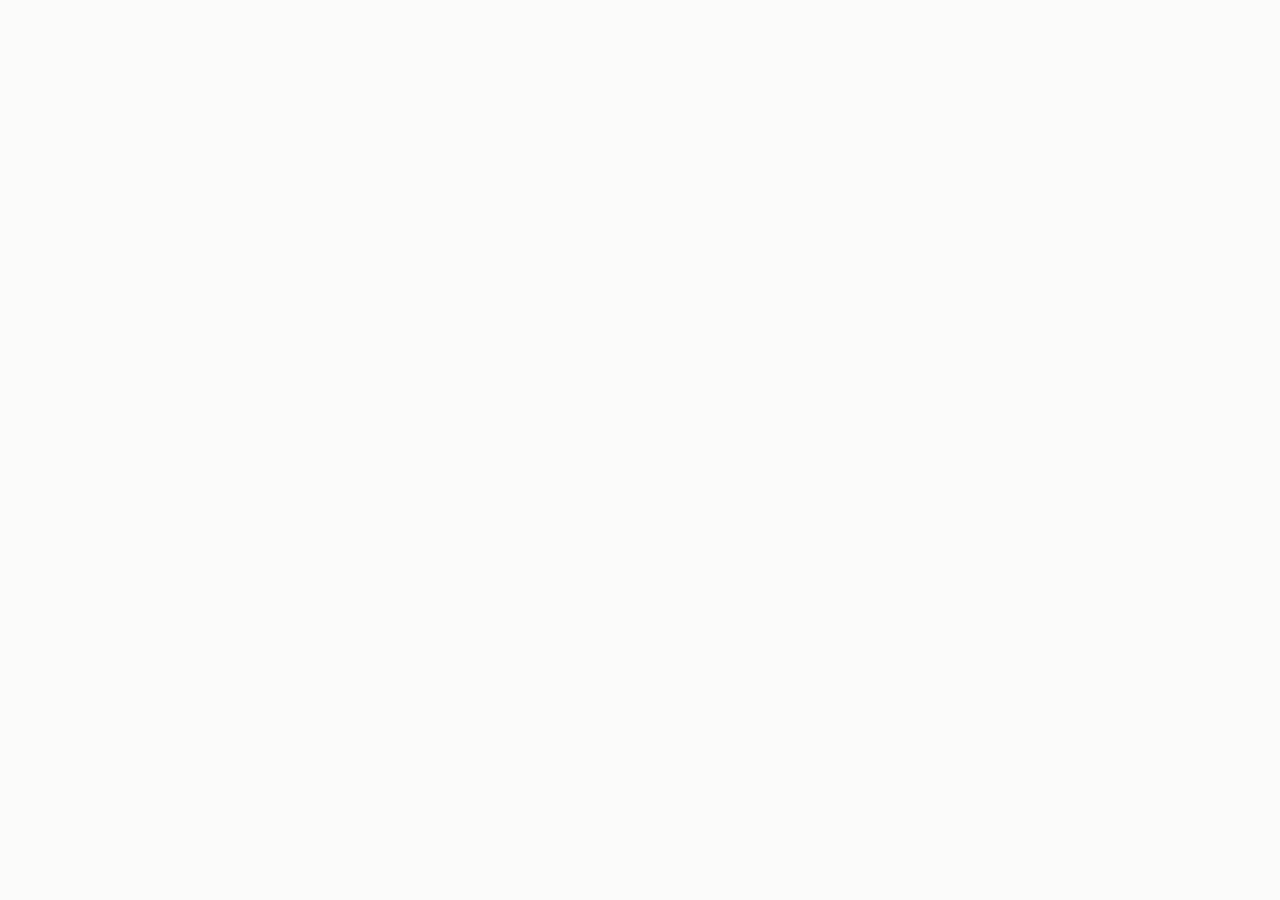
==== index.html @ 70ad72e1 "Add files via upload" ====
<!doctype html>
<html lang="en">
<head>
  <meta charset="utf-8">
  <meta name="viewport" content="width=device-width, initial-scale=1">
  <title>Lander Arregi — Product Designer</title>
  <meta name="description" content="Senior product designer crafting clarity for fintech, transit and SaaS teams.">

  <!-- Theme bootstrap (runs before paint to avoid flash) -->
  <script>
    (function () {
      var STORAGE_KEY = 'lp-theme';
      var pref = localStorage.getItem(STORAGE_KEY) || 'light';
      if (pref !== 'dark' && pref !== 'light') pref = 'light';
      function apply(p) {
        document.documentElement.setAttribute('data-theme', p === 'dark' ? 'dark' : 'light');
        document.documentElement.setAttribute('data-theme-pref', p);
      }
      apply(pref);
      window.__applyTheme = apply;
    })();
  </script>

  <link rel="stylesheet" href="tokens.css">
  <link rel="stylesheet" href="styles.css">

  <script src="https://unpkg.com/react@18.3.1/umd/react.development.js" integrity="sha384-hD6/rw4ppMLGNu3tX5cjIb+uRZ7UkRJ6BPkLpg4hAu/6onKUg4lLsHAs9EBPT82L" crossorigin="anonymous"></script>
  <script src="https://unpkg.com/react-dom@18.3.1/umd/react-dom.development.js" integrity="sha384-u6aeetuaXnQ38mYT8rp6sbXaQe3NL9t+IBXmnYxwkUI2Hw4bsp2Wvmx4yRQF1uAm" crossorigin="anonymous"></script>
  <script src="https://unpkg.com/@babel/standalone@7.29.0/babel.min.js" integrity="sha384-m08KidiNqLdpJqLq95G/LEi8Qvjl/xUYll3QILypMoQ65QorJ9Lvtp2RXYGBFj1y" crossorigin="anonymous"></script>
</head>
<body>
  <div id="root"></div>

  <script type="text/babel" src="tweaks-panel.jsx"></script>
  <script type="text/babel" src="Chrome.jsx"></script>
  <script type="text/babel" src="Hero.jsx"></script>
  <script type="text/babel" src="Works.jsx"></script>
  <script type="text/babel" src="Sections.jsx"></script>

  <script type="text/babel" data-presets="react">
    const TWEAK_DEFAULTS = /*EDITMODE-BEGIN*/{
      "theme": "dark",
      "direction": "editorial",
      "navStyle": "pill",
      "projectLayout": "alternating"
    }/*EDITMODE-END*/;

    function useReveal() {
      React.useEffect(() => {
        const els = document.querySelectorAll('.lp-reveal');
        const io = new IntersectionObserver((entries) => {
          entries.forEach((e) => {
            if (e.isIntersecting) {
              e.target.classList.add('is-in');
              io.unobserve(e.target);
            }
          });
        }, { threshold: 0.08, rootMargin: '0px 0px -60px 0px' });
        els.forEach((el) => io.observe(el));
        return () => io.disconnect();
      });
    }

    function setTheme(pref) {
      localStorage.setItem('lp-theme', pref);
      window.__applyTheme(pref);
    }

    function App() {
      const [t, setTweak] = useTweaks(TWEAK_DEFAULTS);
      const [themePref, setThemePref] = React.useState(() => {
        const v = localStorage.getItem('lp-theme');
        return v === 'dark' ? 'dark' : 'light';
      });

      React.useEffect(() => {
        document.documentElement.setAttribute('data-direction', t.direction);
      }, [t.direction]);

      const onThemeChange = (pref) => {
        setThemePref(pref);
        setTheme(pref);
        setTweak('theme', pref);
      };

      // Keep tweak panel theme in sync with stored pref on mount
      React.useEffect(() => {
        if (t.theme && t.theme !== themePref) {
          setThemePref(t.theme); setTheme(t.theme);
        }
      }, []); // eslint-disable-line

      useReveal();

      return (
        <>
          <Grain />
          <ScrollProgress />
          <Nav navStyle={t.navStyle} theme={themePref} setTheme={onThemeChange} />

          <main>
            <Hero direction={t.direction} />
            {t.direction === 'bold' && <Marquee />}
            <Works layout={t.projectLayout} />
            <Experience />
            <Skills />
            <About />
            <Contact />
            <Footer />
          </main>

          <TweaksPanel title="Tweaks">
            <TweakSection label="Theme">
              <TweakRadio
                label="Mode"
                value={themePref}
                onChange={(v) => onThemeChange(v)}
                options={[
                  { label: 'Light', value: 'light' },
                  { label: 'Dark',  value: 'dark' },
                ]}
              />
            </TweakSection>

            <TweakSection label="Direction">
              <TweakRadio
                label="Visual style"
                value={t.direction}
                onChange={(v) => setTweak('direction', v)}
                options={[
                  { label: 'Editorial', value: 'editorial' },
                  { label: 'Bold',      value: 'bold' },
                ]}
              />
            </TweakSection>

            <TweakSection label="Navbar">
              <TweakRadio
                label="Style"
                value={t.navStyle}
                onChange={(v) => setTweak('navStyle', v)}
                options={[
                  { label: 'Floating pill', value: 'pill' },
                  { label: 'Flat bar',      value: 'flat' },
                ]}
              />
            </TweakSection>

            <TweakSection label="Project layout">
              <TweakSelect
                label="Showcase"
                value={t.projectLayout}
                onChange={(v) => setTweak('projectLayout', v)}
                options={[
                  { label: 'Sticky scroll',   value: 'sticky' },
                  { label: 'Alternating rows', value: 'alternating' },
                  { label: 'Grid (2-col)',    value: 'grid' },
                ]}
              />
            </TweakSection>
          </TweaksPanel>
        </>
      );
    }

    ReactDOM.createRoot(document.getElementById('root')).render(<App />);
  </script>
</body>
</html>
---- tokens.css ----
/* ============================================================
   Lander Arregi — Design Tokens
   colors_and_type.css
   Source: reverse-engineered from larregi.framer.website
   ============================================================ */

/* Typography — Inter as Google Fonts substitute (see README §Type) */
@import url('https://fonts.googleapis.com/css2?family=Inter:wght@400;500;600;700;800&display=swap');

:root {
  /* -------- Color: base palette ---------------------------- */
  --bg:            #FBFBFA;
  --surface:       #FFFFFF;
  --surface-alt:   #F4F5F2;

  --mint:          #1FBF6C;   /* accent — vibrant emerald */
  --mint-soft:     #DFF6E8;
  --mint-ink:      #0E7A45;

  /* Icon-specific pairing — calmer sage badge + deeper green glyph */
  --icon-badge-bg:  #C2DDD0;
  --icon-badge-fg:  #406754;

  --fg:            #403D3D;   /* primary text */
  --fg-1:          #5A5757;
  --fg-2:          #7B7A7A;
  --fg-3:          #A3A3A3;

  --border:        #CACACA;
  --border-strong: #B3B3B3;

  /* -------- Color: semantic ------------------------------- */
  --color-bg:        var(--bg);
  --color-surface:   var(--surface);
  --color-text:      var(--fg);
  --color-text-muted:var(--fg-2);
  --color-text-soft: var(--fg-3);
  --color-accent:    var(--mint);
  --color-accent-ink:var(--mint-ink);
  --color-divider:   var(--border);

  /* -------- Type: family ---------------------------------- */
  --font-sans: 'Inter', system-ui, -apple-system, 'Segoe UI', Helvetica, Arial, sans-serif;
  --font-mono: ui-monospace, 'SF Mono', Menlo, Consolas, monospace;

  /* -------- Type: scale (px) ------------------------------ */
  --fs-display: 80px;
  --fs-h1:      52px;
  --fs-h2:      36px;
  --fs-h3:      22px;
  --fs-lead:    20px;
  --fs-body:    17px;
  --fs-meta:    14px;
  --fs-kicker:  12px;

  /* -------- Type: line-height + tracking ------------------ */
  --lh-display: 1.05;
  --lh-tight:   1.1;
  --lh-snug:    1.25;
  --lh-body:    1.55;
  --tr-display: -0.022em;
  --tr-h:       -0.015em;
  --tr-kicker:  0.12em;

  /* -------- Type: weight ---------------------------------- */
  --fw-regular: 400;
  --fw-medium:  500;
  --fw-semi:    600;
  --fw-bold:    700;
  --fw-black:   800;

  /* -------- Spacing --------------------------------------- */
  --space-1: 4px;
  --space-2: 8px;
  --space-3: 12px;
  --space-4: 16px;
  --space-5: 24px;
  --space-6: 32px;
  --space-7: 48px;
  --space-8: 64px;
  --space-9: 96px;
  --space-10: 128px;
  --space-11: 160px;

  /* -------- Radii ----------------------------------------- */
  --radius-sm:   6px;
  --radius-md:   12px;
  --radius-card: 16px;
  --radius-lg:   24px;
  --radius-pill: 9999px;

  /* -------- Shadows --------------------------------------- */
  --shadow-1:    0 1px 2px rgba(15, 18, 22, 0.04);
  --shadow-2:    0 8px 24px rgba(15, 18, 22, 0.06);
  --shadow-card: 0 12px 40px rgba(15, 18, 22, 0.08);

  /* -------- Motion ---------------------------------------- */
  --ease-out:    cubic-bezier(0.22, 1, 0.36, 1);
  --ease-in-out: cubic-bezier(0.65, 0, 0.35, 1);
  --dur-micro:   160ms;
  --dur-base:    320ms;
  --dur-entry:   600ms;

  /* -------- Layout ---------------------------------------- */
  --content-max: 1200px;
  --content-pad: 80px;

  /* -------- Theme transition ------------------------------ */
  --theme-transition:
    background-color var(--dur-base) var(--ease-out),
    color            var(--dur-base) var(--ease-out),
    border-color     var(--dur-base) var(--ease-out);
}

/* ============================================================
   Dark theme — applied via [data-theme="dark"] on <html>
   Toggle script lives in theme.js (sync, runs before paint).
   ============================================================ */
:root[data-theme="dark"] {
  --bg:            #1A1818;
  --surface:       #221F1F;
  --surface-alt:   #2A2727;

  --mint:          #2BD37A;   /* accent — vibrant on dark */
  --mint-soft:     #14321F;
  --mint-ink:      #7EE7A8;   /* lighter so it reads on dark */

  /* Icon pairing on dark */
  --icon-badge-bg:  #2A4234;
  --icon-badge-fg:  #C2DDD0;

  --fg:            #F2EFEF;
  --fg-1:          #CECBCB;
  --fg-2:          #9A9898;
  --fg-3:          #6F6D6D;

  --border:        #3A3737;
  --border-strong: #4F4C4C;

  --shadow-1:    0 1px 2px rgba(0, 0, 0, 0.4);
  --shadow-2:    0 8px 24px rgba(0, 0, 0, 0.45);
  --shadow-card: 0 12px 40px rgba(0, 0, 0, 0.55);
}

/* Apply transitions to common surfaces so the swap feels alive */
html, body, .la-nav, .la-chip, .la-project__media,
.la-resume-row, .la-image-grid__tile, .la-footer,
.la-ticker, .la-hero__badge {
  transition: var(--theme-transition);
}

/* ============================================================
   Semantic element styles — opt-in via .ds-prose or directly
   ============================================================ */
body {
  background: var(--bg);
  color: var(--fg);
  font-family: var(--font-sans);
  font-size: var(--fs-body);
  line-height: var(--lh-body);
  -webkit-font-smoothing: antialiased;
}

.ds-display {
  font-family: var(--font-sans);
  font-weight: var(--fw-bold);
  font-size: var(--fs-display);
  line-height: var(--lh-display);
  letter-spacing: var(--tr-display);
  color: var(--fg);
}
.ds-h1 {
  font-weight: var(--fw-bold);
  font-size: var(--fs-h1);
  line-height: var(--lh-tight);
  letter-spacing: var(--tr-h);
  color: var(--fg);
}
.ds-h2 {
  font-weight: var(--fw-bold);
  font-size: var(--fs-h2);
  line-height: var(--lh-snug);
  letter-spacing: var(--tr-h);
  color: var(--fg);
}
.ds-h3 {
  font-weight: var(--fw-semi);
  font-size: var(--fs-h3);
  line-height: var(--lh-snug);
  color: var(--fg);
}
.ds-lead {
  font-weight: var(--fw-regular);
  font-size: var(--fs-lead);
  line-height: 1.4;
  color: var(--fg-1);
}
.ds-body {
  font-weight: var(--fw-regular);
  font-size: var(--fs-body);
  line-height: var(--lh-body);
  color: var(--fg-1);
}
.ds-meta {
  font-weight: var(--fw-medium);
  font-size: var(--fs-meta);
  line-height: 1.4;
  color: var(--fg-2);
}
.ds-kicker {
  font-weight: var(--fw-medium);
  font-size: var(--fs-kicker);
  letter-spacing: var(--tr-kicker);
  text-transform: uppercase;
  color: var(--fg-3);
}

/* ============================================================
   Primitive components — pill chip, card frame, divider
   ============================================================ */
.ds-chip {
  display: inline-flex;
  align-items: center;
  height: 32px;
  padding: 0 14px;
  border-radius: var(--radius-pill);
  border: 1px solid var(--border);
  background: transparent;
  color: var(--fg-1);
  font-size: var(--fs-meta);
  font-weight: var(--fw-medium);
}
.ds-chip--solid {
  background: var(--mint);
  border-color: transparent;
  color: var(--fg);
}

.ds-card {
  background: var(--surface);
  border-radius: var(--radius-card);
  box-shadow: var(--shadow-1);
}

.ds-divider {
  height: 1px;
  background: var(--border);
  border: 0;
}

/* ============================================================
   Link defaults — underline on hover, color preserved
   ============================================================ */
.ds-link {
  color: var(--fg);
  text-decoration: none;
  transition: color var(--dur-micro) var(--ease-out);
}
.ds-link:hover { text-decoration: underline; text-underline-offset: 4px; }
.ds-link:active { color: var(--fg-1); }
---- styles.css ----
/* ============================================================
   Lander Arregi — Portfolio Redesign
   Layers on top of tokens.css. Two variants: editorial / bold.
   ============================================================ */

* { box-sizing: border-box; }
html { scroll-behavior: smooth; }
html, body { margin: 0; padding: 0; }

body {
  background: var(--bg);
  color: var(--fg);
  font-family: var(--font-sans);
  font-size: var(--fs-body);
  line-height: var(--lh-body);
  -webkit-font-smoothing: antialiased;
  font-feature-settings: "ss01", "cv11";
  overflow-x: hidden;
}

/* Smooth global theme/variant cross-fade */
body, .lp-nav, .lp-chip, .lp-project__media,
.lp-card, .lp-marquee, .lp-hero, .lp-section,
.lp-footer, .lp-contact, .lp-resume__row, .lp-sticky__panel {
  transition:
    background-color var(--dur-base) var(--ease-out),
    color            var(--dur-base) var(--ease-out),
    border-color     var(--dur-base) var(--ease-out),
    box-shadow       var(--dur-base) var(--ease-out);
}

::selection { background: var(--mint); color: #0b0a0a; }

/* ============================================================
   Grain overlay — fixed, behind nothing
   ============================================================ */
.lp-grain {
  position: fixed; inset: 0; pointer-events: none; z-index: 100;
  opacity: 0.05;
  mix-blend-mode: multiply;
  background-image: var(--grain-bg);
  background-size: 180px 180px;
}
:root[data-theme="dark"] .lp-grain { mix-blend-mode: screen; opacity: 0.07; }

/* ============================================================
   Scroll progress bar (custom)
   ============================================================ */
.lp-progress {
  position: fixed; top: 0; left: 0; right: 0; height: 2px; z-index: 90;
  pointer-events: none;
}
.lp-progress__bar {
  height: 100%; width: 0;
  background: var(--mint);
  transform-origin: left;
  transition: width 80ms linear;
  box-shadow: 0 0 12px color-mix(in srgb, var(--mint) 60%, transparent);
}

/* ============================================================
   Wrap / sections
   ============================================================ */
.lp-wrap { max-width: 1240px; margin: 0 auto; padding: 0 40px; }
@media (max-width: 800px) {
  .lp-wrap { padding: 0 22px; }
  .lp-nav-wrap { padding: 18px 22px; }
}

.lp-section {
  padding: clamp(80px, 12vw, 160px) 0;
  position: relative;
}
.lp-section__head {
  display: flex; align-items: baseline; gap: 18px;
  margin-bottom: clamp(36px, 5vw, 64px);
}
.lp-section__head .lp-kicker { flex: 0 0 auto; }
.lp-section__head .lp-kicker-line {
  flex: 1; height: 1px; background: var(--border); align-self: center;
}
.lp-kicker {
  font-size: 11px; font-weight: 600; letter-spacing: 0.22em;
  text-transform: uppercase; color: var(--fg-3);
  display: inline-flex; align-items: center; gap: 8px;
}
.lp-kicker::before {
  content: ""; width: 6px; height: 6px; border-radius: 9999px;
  background: var(--mint); display: inline-block;
}

/* ============================================================
   Nav — floating pill (default) + flat variant
   ============================================================ */
.lp-nav-wrap {
  position: fixed; top: 0; left: 0; right: 0; z-index: 80;
  padding: 18px 40px;
  pointer-events: none;
}
.lp-nav-wrap > * { pointer-events: auto; }

.lp-nav {
  max-width: 1240px; margin: 0 auto;
  display: flex; justify-content: space-between; align-items: center;
  gap: 16px;
  padding: 10px 12px 10px 22px;
  border-radius: 9999px;
  background: color-mix(in srgb, var(--surface) 72%, transparent);
  backdrop-filter: saturate(180%) blur(20px);
  -webkit-backdrop-filter: saturate(180%) blur(20px);
  border: 1px solid color-mix(in srgb, var(--border) 70%, transparent);
  box-shadow: 0 1px 0 rgba(255,255,255,0.04) inset, var(--shadow-1);
}
:root[data-theme="dark"] .lp-nav {
  background: color-mix(in srgb, #1a1818 65%, transparent);
}

/* Flat variant — full-width bar, hairline */
.lp-nav-wrap[data-style="flat"] { padding: 0; }
.lp-nav-wrap[data-style="flat"] .lp-nav {
  max-width: none; border-radius: 0; border: 0;
  border-bottom: 1px solid var(--border);
  padding: 16px clamp(24px, 6vw, 48px);
  background: color-mix(in srgb, var(--bg) 80%, transparent);
}

.lp-nav__brand {
  font-weight: 700; color: var(--fg); text-decoration: none;
  letter-spacing: -0.01em; font-size: 15px; white-space: nowrap;
  display: inline-flex; align-items: center; gap: 10px;
}
.lp-nav__brand-dot {
  width: 22px; height: 22px; border-radius: 9999px;
  background: var(--mint);
  display: inline-flex; align-items: center; justify-content: center;
  color: #0b0a0a; font-weight: 800; font-size: 11px;
}
.lp-nav__links {
  display: flex; gap: 4px; align-items: center;
  margin-left: auto;
}
.lp-nav__links a {
  font-size: 13px; font-weight: 500; color: var(--fg-1); text-decoration: none;
  padding: 8px 14px; border-radius: 9999px;
  transition: background var(--dur-micro) var(--ease-out), color var(--dur-micro) var(--ease-out);
}
.lp-nav__links a:hover { background: var(--surface-alt); color: var(--fg); }
.lp-nav__links a.lp-nav__ext {
  display: inline-flex; align-items: center; gap: 6px;
}
.lp-nav__links a.lp-nav__ext svg { opacity: 0.7; transition: transform var(--dur-micro) var(--ease-out); }
.lp-nav__links a.lp-nav__ext:hover svg { transform: translate(1px, -1px); opacity: 1; }
.lp-nav__cta {
  display: inline-flex; align-items: center; gap: 8px;
  padding: 9px 14px 9px 16px; border-radius: 9999px;
  background: var(--fg); color: var(--bg);
  font-size: 13px; font-weight: 600; text-decoration: none;
  white-space: nowrap;
  transition: transform var(--dur-micro) var(--ease-out);
}
.lp-nav__cta:hover { transform: translateY(-1px); }
.lp-nav__cta-arrow {
  width: 18px; height: 18px; border-radius: 9999px;
  background: var(--mint); color: #0b0a0a;
  display: inline-flex; align-items: center; justify-content: center;
}

/* Theme toggle — pill switch in nav */
.lp-theme-toggle {
  appearance: none; border: 0; background: transparent; padding: 0; margin: 0;
  cursor: pointer; display: inline-flex; align-items: center;
}
.lp-theme-toggle__track {
  position: relative; width: 46px; height: 26px; border-radius: 9999px;
  background: var(--surface-alt); border: 1px solid var(--border);
  transition: background var(--dur-base) var(--ease-out), border-color var(--dur-base) var(--ease-out);
}
.lp-theme-toggle__thumb {
  position: absolute; top: 2px; left: 2px; width: 20px; height: 20px;
  border-radius: 9999px; background: var(--surface);
  display: inline-flex; align-items: center; justify-content: center;
  color: var(--fg-1);
  box-shadow: 0 1px 2px rgba(0,0,0,0.12);
  transition: left var(--dur-base) var(--ease-out),
              background var(--dur-base) var(--ease-out),
              color var(--dur-base) var(--ease-out);
}
.lp-theme-toggle.is-dark .lp-theme-toggle__thumb {
  left: 22px; background: var(--mint); color: #0b0a0a;
}

/* ============================================================
   Hero
   ============================================================ */
.lp-hero { padding: clamp(160px, 20vw, 240px) 0 clamp(80px, 12vw, 140px); position: relative; overflow: hidden; }

/* Ambient mint blur — soft brand glow behind the hero */
.lp-hero::before,
.lp-hero::after {
  content: "";
  position: absolute;
  border-radius: 9999px;
  pointer-events: none;
  z-index: 0;
  filter: blur(120px);
  opacity: 0.55;
  background: var(--mint);
}
.lp-hero::before {
  width: 460px; height: 460px;
  top: 120px; right: 80px;
  opacity: 0.32;
}
.lp-hero::after {
  width: 340px; height: 340px;
  bottom: 80px; left: 80px;
  opacity: 0.22;
  background: color-mix(in srgb, var(--mint) 80%, white);
}
:root[data-theme="dark"] .lp-hero::before { opacity: 0.22; }
:root[data-theme="dark"] .lp-hero::after  { opacity: 0.18; background: var(--mint); }

.lp-hero .lp-wrap { position: relative; z-index: 1; }
.lp-hero__row {
  display: flex; align-items: center; gap: 16px; flex-wrap: wrap;
  margin-bottom: 56px;
}
.lp-hero__avail {
  display: inline-flex; align-items: center; gap: 10px;
  padding: 8px 14px 8px 12px;
  border-radius: 9999px;
  border: 1px solid var(--border);
  background: color-mix(in srgb, var(--surface) 60%, transparent);
  font-size: 13px; font-weight: 500; color: var(--fg-1);
  white-space: nowrap;
}
.lp-hero__avail-dot {
  width: 16px; height: 16px; border-radius: 9999px;
  background: var(--mint);
  box-shadow: 0 0 0 5px color-mix(in srgb, var(--mint) 20%, transparent);
  animation: lp-pulse 2.4s ease-in-out infinite;
}
@keyframes lp-pulse { 0%,100% { box-shadow: 0 0 0 5px color-mix(in srgb, var(--mint) 20%, transparent); } 50% { box-shadow: 0 0 0 9px color-mix(in srgb, var(--mint) 8%, transparent); } }

.lp-hero__loc {
  display: inline-flex; align-items: center; gap: 14px;
  font-size: 13px; color: var(--fg-2);
}

.lp-hero__display {
  font-weight: 800;
  font-size: clamp(38px, 6.6vw, 104px);
  line-height: 1.04;
  letter-spacing: -0.03em;
  margin: 0;
  max-width: 18ch;
  color: var(--fg);
  text-wrap: balance;
}
.lp-hero__display em {
  font-style: normal;
  color: var(--fg-3);
  font-weight: 800;
}
.lp-hero__display .accent {
  background: linear-gradient(180deg, var(--mint), color-mix(in srgb, var(--mint) 85%, var(--fg)) );
  -webkit-background-clip: text;
  background-clip: text;
  color: transparent;
  font-style: italic;
  font-weight: 800;
}

.lp-hero__sub {
  margin-top: 80px;
  display: grid; grid-template-columns: 1fr auto; gap: 28px; align-items: end;
  border-top: 1px solid var(--border);
  padding-top: 40px;
}
.lp-hero__role {
  display: inline-flex; align-items: center; gap: 14px;
  font-size: 20px; color: var(--fg-1); font-weight: 500;
}
.lp-hero__role-dot {
  width: 36px; height: 36px; border-radius: 9999px;
  background: var(--mint);
  display: inline-flex; align-items: center; justify-content: center;
  color: #0b0a0a;
}
.lp-hero__sub-meta { display: flex; gap: 28px; font-size: 13px; color: var(--fg-2); }
.lp-hero__sub-meta b { color: var(--fg); display: block; font-weight: 600; font-size: 15px; margin-bottom: 2px; }

@media (max-width: 720px) {
  .lp-hero__sub { grid-template-columns: 1fr; }
  .lp-hero__sub-meta { flex-wrap: wrap; gap: 18px; }
}

/* ============================================================
   Bold direction — confident hero with mint block
   ============================================================ */
[data-direction="bold"] .lp-hero {
  padding-bottom: 0;
}
[data-direction="bold"] .lp-hero__display em { color: var(--fg-2); }
[data-direction="bold"] .lp-hero__display .accent {
  background: none;
  -webkit-background-clip: initial;
  background-clip: initial;
  color: var(--mint);
  font-style: normal;
  position: relative;
  display: inline-block;
  padding: 0 8px;
  margin-left: -4px;
  font-style: italic;
}
[data-direction="bold"] .lp-hero__display .accent::before {
  content: ""; position: absolute; inset: 8% -2% 12% -2%;
  background: var(--mint-soft);
  border-radius: 16px;
  z-index: -1;
}

/* ============================================================
   Marquee — secondary tag line under hero (Bold only)
   ============================================================ */
.lp-marquee {
  overflow: hidden;
  padding: 24px 0;
  border-top: 1px solid var(--border);
  border-bottom: 1px solid var(--border);
  background: var(--surface);
  margin-top: 60px;
}
.lp-marquee__track {
  display: inline-flex; gap: 56px; padding-right: 56px;
  animation: lp-marquee 38s linear infinite;
  white-space: nowrap;
}
.lp-marquee__item {
  font-size: clamp(28px, 4.4vw, 56px);
  font-weight: 700; letter-spacing: -0.022em; color: var(--fg);
  display: inline-flex; align-items: center; gap: 56px;
}
.lp-marquee__item svg { color: var(--mint); width: 0.65em; height: 0.65em; }
@keyframes lp-marquee {
  from { transform: translateX(0); }
  to   { transform: translateX(-50%); }
}

/* ============================================================
   Sticky-scroll work showcase (default)
   ============================================================ */
.lp-sticky { position: relative; }
.lp-sticky__grid { display: grid; grid-template-columns: 1fr 1.05fr; gap: 80px; }

.lp-sticky__panel {
  position: sticky; top: 120px;
  height: fit-content;
  padding: 32px 0;
}
.lp-sticky__pill {
  display: inline-flex; align-items: center; gap: 8px;
  padding: 6px 12px; border-radius: 9999px;
  background: var(--surface-alt);
  font-size: 12px; font-weight: 500; color: var(--fg-2);
  border: 1px solid var(--border);
  margin-bottom: 22px;
  white-space: nowrap;
  font-variant-numeric: tabular-nums;
}
.lp-sticky__num { color: var(--mint); font-weight: 700; }
.lp-sticky__title {
  font-weight: 700;
  font-size: clamp(32px, 4.2vw, 56px);
  line-height: 1.05;
  letter-spacing: -0.022em;
  margin: 0 0 18px;
  text-wrap: balance;
  color: var(--fg);
}
.lp-sticky__desc {
  font-size: 17px; color: var(--fg-1); line-height: 1.6;
  max-width: 36ch; margin: 0 0 24px;
}
.lp-sticky__tags { display: flex; flex-wrap: wrap; gap: 6px; margin-bottom: 28px; }
.lp-chip {
  display: inline-flex; align-items: center; height: 28px; padding: 0 12px;
  border-radius: 9999px; border: 1px solid var(--border); background: transparent;
  color: var(--fg-2); font-size: 12px; font-weight: 500;
  white-space: nowrap;
}
[data-direction="bold"] .lp-chip {
  background: var(--mint-soft); border-color: transparent; color: var(--mint-ink);
}
.lp-sticky__cta {
  display: inline-flex; align-items: center; gap: 10px;
  padding: 12px 16px 12px 22px;
  border-radius: 9999px;
  background: var(--fg); color: var(--bg);
  font-size: 14px; font-weight: 600; text-decoration: none;
  white-space: nowrap;
  transition: transform var(--dur-micro) var(--ease-out);
}
.lp-sticky__cta:hover { transform: translateY(-1px); }
.lp-sticky__cta-arrow {
  width: 22px; height: 22px; border-radius: 9999px;
  background: var(--mint); color: #0b0a0a;
  display: inline-flex; align-items: center; justify-content: center;
}

.lp-sticky__media { display: flex; flex-direction: column; gap: 80px; }
.lp-sticky__shot {
  width: 100%;
  aspect-ratio: 4/3;
  border-radius: 28px;
  overflow: hidden;
  background: var(--surface-alt);
  position: relative;
}
.lp-sticky__shot img {
  width: 100%; height: 100%; object-fit: cover; display: block;
  transition: transform 800ms var(--ease-out), filter 600ms var(--ease-out);
}
.lp-sticky__shot:hover img { transform: scale(1.03); }
.lp-sticky__shot::after {
  content: ""; position: absolute; inset: 0; border-radius: inherit;
  box-shadow: 0 0 0 1px color-mix(in srgb, var(--border) 50%, transparent) inset;
  pointer-events: none;
}
[data-direction="bold"] .lp-sticky__shot:nth-child(odd) {
  background: var(--mint-soft);
}
[data-direction="bold"] .lp-sticky__shot:nth-child(odd) img {
  mix-blend-mode: multiply;
}

@media (max-width: 900px) {
  .lp-sticky__grid { grid-template-columns: 1fr; gap: 40px; }
  .lp-sticky__panel { position: static; padding: 0; }
}

/* ============================================================
   Alternating rows (project layout variant)
   ============================================================ */
.lp-projects { display: flex; flex-direction: column; gap: 120px; }
.lp-project { display: grid; grid-template-columns: 1fr 1.4fr; gap: 56px; align-items: center; }
.lp-project--flip { grid-template-columns: 1.4fr 1fr; }
.lp-project--flip .lp-project__meta { order: 2; }
.lp-project--flip .lp-project__media { order: 1; }
.lp-project__kicker { font-size: 11px; font-weight: 600; letter-spacing: 0.22em; text-transform: uppercase; color: var(--fg-3); margin-bottom: 16px; }
.lp-project__headline { font-weight: 700; font-size: clamp(28px, 3.6vw, 48px); line-height: 1.05; letter-spacing: -0.022em; margin: 0 0 22px; }
.lp-project__tags { display: flex; flex-wrap: wrap; gap: 6px; margin-bottom: 24px; }
.lp-project__media {
  display: block; border-radius: 28px; overflow: hidden;
  background: var(--surface-alt); aspect-ratio: 4/3;
  position: relative;
}
.lp-project__media img { width: 100%; height: 100%; object-fit: cover; display: block; transition: transform 600ms var(--ease-out); }
.lp-project__media:hover img { transform: scale(1.04); }
@media (max-width: 800px) {
  .lp-project, .lp-project--flip { grid-template-columns: 1fr; gap: 22px; }
}

/* ============================================================
   Grid layout (project layout variant)
   ============================================================ */
.lp-grid {
  display: grid; grid-template-columns: 1fr 1fr;
  gap: 40px;
}
.lp-grid__card {
  display: block; text-decoration: none; color: inherit;
}
.lp-grid__shot {
  width: 100%; aspect-ratio: 4/3; border-radius: 24px;
  overflow: hidden; background: var(--surface-alt);
  margin-bottom: 22px; position: relative;
}
.lp-grid__shot img {
  width: 100%; height: 100%; object-fit: cover; display: block;
  transition: transform 600ms var(--ease-out);
}
.lp-grid__card:hover .lp-grid__shot img { transform: scale(1.04); }
.lp-grid__title { font-weight: 700; font-size: clamp(22px, 2.4vw, 32px); line-height: 1.1; letter-spacing: -0.018em; margin: 0 0 8px; text-wrap: balance; }
.lp-grid__kicker { font-size: 11px; font-weight: 600; letter-spacing: 0.22em; text-transform: uppercase; color: var(--fg-3); margin-bottom: 10px; }
.lp-grid__tags { display: flex; flex-wrap: wrap; gap: 6px; margin-top: 14px; }
@media (max-width: 800px) {
  .lp-grid { grid-template-columns: 1fr; gap: 40px; }
}

/* ============================================================
   Inline hover-image link (used in About copy)
   ============================================================ */
.lp-hoverlink {
  position: relative;
  font-weight: 700;
  color: var(--mint-ink);
  text-decoration: none;
  background-image: linear-gradient(currentColor, currentColor);
  background-size: 100% 2px;
  background-repeat: no-repeat;
  background-position: 0 92%;
  padding-bottom: 1px;
  cursor: pointer;
  transition: color var(--dur-micro) var(--ease-out),
              background-size var(--dur-micro) var(--ease-out);
}
.lp-hoverlink:hover {
  color: var(--fg);
  background-size: 100% 3px;
}
:root[data-theme="dark"] .lp-hoverlink { color: var(--mint); }
:root[data-theme="dark"] .lp-hoverlink:hover { color: var(--mint-soft); }

.lp-hoverlink__preview {
  position: fixed;
  top: 0; left: 0;
  width: 320px;
  height: 220px;
  border-radius: 18px;
  overflow: hidden;
  background: var(--surface-alt);
  pointer-events: none;
  z-index: 200;
  opacity: 0;
  filter: drop-shadow(0 18px 48px rgba(15, 18, 22, 0.28));
  transition: opacity 220ms var(--ease-out);
  will-change: transform, opacity;
}
.lp-hoverlink__preview img {
  width: 100%; height: 100%; object-fit: cover; display: block;
  transition: transform 700ms var(--ease-out);
}
.lp-hoverlink__preview.is-on { opacity: 1; }
.lp-hoverlink__preview.is-on img { transform: scale(1.04); }

@media (max-width: 720px) {
  .lp-hoverlink__preview { display: none; }
}

/* ============================================================
   About — personal section
   ============================================================ */
.lp-about__grid {
  display: grid;
  grid-template-columns: 1.35fr 1fr;
  gap: clamp(40px, 6vw, 96px);
  align-items: start;
}
.lp-about__h {
  font-weight: 700;
  font-size: clamp(28px, 3.6vw, 48px);
  line-height: 1.08;
  letter-spacing: -0.022em;
  margin: 0 0 28px;
  text-wrap: balance;
  color: var(--fg);
  max-width: 22ch;
}
[data-direction="bold"] .lp-about__h::first-line {
  /* keep the rhythm consistent across variants */
}
.lp-about__body p {
  font-size: clamp(16px, 1.25vw, 18px);
  line-height: 1.65;
  color: var(--fg-1);
  margin: 0 0 18px;
  max-width: 56ch;
}
.lp-about__body p:last-child { margin-bottom: 0; }

.lp-about__meta {
  margin-top: 36px;
  display: grid;
  grid-template-columns: 1fr 1fr;
  gap: 18px 32px;
  padding-top: 28px;
  border-top: 1px solid var(--border);
  max-width: 560px;
}
.lp-about__meta-item { display: flex; flex-direction: column; gap: 4px; }
.lp-about__meta-k {
  font-size: 11px; font-weight: 600; letter-spacing: 0.18em;
  text-transform: uppercase; color: var(--fg-3);
}
.lp-about__meta-v {
  font-size: 15px; color: var(--fg); font-weight: 500;
  letter-spacing: -0.01em;
}

/* Portrait column */
.lp-about__portrait {
  position: sticky; top: 110px;
  display: flex; flex-direction: column; align-items: stretch;
  position: relative;
}
.lp-about__portrait-frame {
  position: relative;
  border-radius: 28px;
  overflow: hidden;
  background: var(--mint-soft);
  aspect-ratio: 4/5;
}
.lp-about__portrait-frame::before {
  /* Soft mint blob behind portrait — design system motif */
  content: "";
  position: absolute;
  inset: 8% 6% 14% 6%;
  border-radius: 24px;
  background: var(--mint);
  z-index: 0;
}
.lp-about__portrait-frame img {
  position: relative; z-index: 1;
  width: 100%; height: 100%; object-fit: cover; display: block;
}
.lp-about__portrait-frame::after {
  content: ""; position: absolute; inset: 0; border-radius: inherit;
  box-shadow: 0 0 0 1px color-mix(in srgb, var(--border) 60%, transparent) inset;
  pointer-events: none; z-index: 2;
}

/* Rotating multilingual hello sticker */
.lp-about__sticker {
  position: absolute;
  right: -22px; bottom: -22px;
  width: 132px; height: 132px;
  border-radius: 9999px;
  background: var(--fg); color: var(--bg);
  display: flex; align-items: center; justify-content: center;
  font-size: 11px; font-weight: 600; letter-spacing: 0.18em;
  text-transform: uppercase;
  overflow: hidden;
  box-shadow: var(--shadow-2);
}
.lp-about__sticker span {
  position: absolute;
  inset: 0;
  display: flex; align-items: flex-start; justify-content: center;
  padding-top: 12px;
  transform-origin: 50% 66px;
  animation: lp-sticker-rot 18s linear infinite;
}
.lp-about__sticker span:nth-child(1) { animation-delay: -0s; }
.lp-about__sticker span:nth-child(2) { animation-delay: -4.5s; }
.lp-about__sticker span:nth-child(3) { animation-delay: -9s; }
.lp-about__sticker span:nth-child(4) { animation-delay: -13.5s; }
@keyframes lp-sticker-rot {
  from { transform: rotate(0deg); }
  to   { transform: rotate(360deg); }
}
[data-direction="bold"] .lp-about__sticker {
  background: var(--mint); color: #0b0a0a;
}

/* Currently strip */
.lp-about__currently {
  margin-top: clamp(60px, 8vw, 96px);
  padding: 32px 0 0;
  border-top: 1px solid var(--border);
  display: grid; grid-template-columns: minmax(140px, 180px) 1fr; gap: 32px;
  align-items: start;
}
.lp-about__currently .lp-kicker { padding-top: 4px; }
.lp-about__cur-list {
  list-style: none; padding: 0; margin: 0;
  display: grid; grid-template-columns: repeat(4, 1fr); gap: 24px;
}
.lp-about__cur-list li {
  display: flex; flex-direction: column; gap: 6px;
  padding-top: 14px;
  border-top: 1px solid var(--border);
}
.lp-about__cur-list li b {
  font-size: 11px; font-weight: 600; letter-spacing: 0.18em;
  text-transform: uppercase; color: var(--fg-3);
}
.lp-about__cur-list li span {
  font-size: 16px; color: var(--fg); font-weight: 500;
  letter-spacing: -0.01em; line-height: 1.4;
}

/* Off the clock — hobby photo grid */
.lp-about__hobbies { margin-top: clamp(80px, 10vw, 140px); }
.lp-about__photos {
  display: grid;
  grid-template-columns: repeat(12, 1fr);
  grid-auto-rows: 180px;
  gap: 16px;
}
.lp-about__photo {
  position: relative;
  margin: 0;
  border-radius: 18px;
  overflow: hidden;
  background: var(--surface-alt);
  grid-column: span 4;
  grid-row: span 2;
}
.lp-about__photo--tall { grid-column: span 4; grid-row: span 3; }
.lp-about__photo--wide { grid-column: span 8; grid-row: span 2; }
.lp-about__photo img {
  width: 100%; height: 100%; object-fit: cover; display: block;
  transition: transform 700ms var(--ease-out);
}
.lp-about__photo:hover img { transform: scale(1.04); }
.lp-about__photo figcaption {
  position: absolute; left: 12px; bottom: 12px;
  padding: 6px 12px;
  border-radius: 9999px;
  background: color-mix(in srgb, var(--bg) 84%, transparent);
  backdrop-filter: blur(8px);
  font-size: 11px; font-weight: 600; letter-spacing: 0.14em;
  text-transform: uppercase; color: var(--fg-1);
  border: 1px solid color-mix(in srgb, var(--border) 60%, transparent);
}

@media (max-width: 900px) {
  .lp-about__grid { grid-template-columns: 1fr; gap: 48px; }
  .lp-about__portrait { position: static; max-width: 420px; }
  .lp-about__meta { grid-template-columns: 1fr 1fr; max-width: none; }
  .lp-about__currently { grid-template-columns: 1fr; gap: 16px; }
  .lp-about__cur-list { grid-template-columns: 1fr 1fr; gap: 18px; }
  .lp-about__photos { grid-auto-rows: 140px; gap: 12px; }
  .lp-about__photo,
  .lp-about__photo--tall,
  .lp-about__photo--wide { grid-column: span 6; grid-row: span 2; }
}
@media (max-width: 560px) {
  .lp-about__cur-list { grid-template-columns: 1fr; }
  .lp-about__photo,
  .lp-about__photo--tall,
  .lp-about__photo--wide { grid-column: span 12; grid-row: span 2; }
}

/* Instagram CTA under the hobby photos */
.lp-about__cta {
  margin-top: clamp(40px, 5vw, 64px);
  display: flex; justify-content: center;
}
.lp-about__ig {
  display: inline-flex; align-items: center; gap: 14px;
  padding: 14px 22px 14px 18px;
  border-radius: 9999px;
  background: var(--fg); color: var(--bg);
  font-size: 15px; font-weight: 600; text-decoration: none;
  letter-spacing: -0.005em;
  white-space: nowrap;
  transition: transform var(--dur-micro) var(--ease-out),
              background var(--dur-micro) var(--ease-out);
}
.lp-about__ig:hover { transform: translateY(-2px); }
.lp-about__ig-icon {
  width: 32px; height: 32px; border-radius: 9999px;
  background: var(--mint); color: #0b0a0a;
  display: inline-flex; align-items: center; justify-content: center;
}
.lp-about__ig-arrow {
  width: 22px; height: 22px; border-radius: 9999px;
  background: color-mix(in srgb, var(--bg) 18%, transparent);
  display: inline-flex; align-items: center; justify-content: center;
  transition: transform var(--dur-micro) var(--ease-out);
}
.lp-about__ig:hover .lp-about__ig-arrow { transform: translate(2px, -2px); }
[data-direction="bold"] .lp-about__ig-icon { background: var(--mint); }

/* Ambient mint blur behind experience + skills sections */
#experience,
#skills { position: relative; overflow: hidden; }
#experience::before,
#skills::after {
  content: "";
  position: absolute;
  border-radius: 9999px;
  pointer-events: none;
  z-index: 0;
  filter: blur(140px);
  background: var(--mint);
  opacity: 0.18;
}
#experience::before {
  width: 380px; height: 380px;
  top: 140px; left: 140px;
}
#skills::after {
  width: 440px; height: 440px;
  bottom: 120px; right: 120px;
  opacity: 0.22;
  background: color-mix(in srgb, var(--mint) 90%, white);
}
:root[data-theme="dark"] #experience::before,
:root[data-theme="dark"] #skills::after { opacity: 0.14; background: var(--mint); }

#experience .lp-wrap,
#skills .lp-wrap { position: relative; z-index: 1; }

/* ============================================================
   Resume rows
   ============================================================ */
.lp-resume { display: flex; flex-direction: column; }
.lp-resume__row {
  display: grid; grid-template-columns: 0.45fr 1.4fr 1fr 0.6fr; gap: 28px;
  padding: 28px 8px;
  border-top: 1px solid var(--border);
  align-items: baseline;
  position: relative;
  transition: background var(--dur-micro) var(--ease-out), padding var(--dur-base) var(--ease-out);
  border-radius: 0;
}
.lp-resume__row:last-child { border-bottom: 1px solid var(--border); }
.lp-resume__row:hover {
  background: var(--surface);
  padding-left: 22px; padding-right: 22px;
  border-radius: 18px;
  border-color: transparent;
}
.lp-resume__row:hover + .lp-resume__row { border-top-color: transparent; }
.lp-resume__year { font-size: 13px; color: var(--fg-3); font-variant-numeric: tabular-nums; letter-spacing: 0.04em; }
.lp-resume__co { font-size: 22px; font-weight: 600; color: var(--fg); letter-spacing: -0.012em; }
.lp-resume__role { font-size: 15px; color: var(--fg-1); }
.lp-resume__place { font-size: 13px; color: var(--fg-2); text-align: right; }
@media (max-width: 800px) {
  .lp-resume__row { grid-template-columns: 1fr; gap: 4px; padding: 22px 0; }
  .lp-resume__place { text-align: left; }
  .lp-resume__row:hover { padding: 22px 14px; }
}

/* ============================================================
   Skills — chip grid + soft type
   ============================================================ */
.lp-skills {
  display: grid; grid-template-columns: 1fr 1fr; gap: 40px 80px;
  align-items: start;
}
.lp-skills__group h4 {
  font-size: 13px; color: var(--fg-2); font-weight: 600;
  letter-spacing: 0.08em; text-transform: uppercase;
  margin: 0 0 18px;
}
.lp-skills__list { list-style: none; padding: 0; margin: 0; display: flex; flex-direction: column; }
.lp-skills__list li {
  font-size: clamp(18px, 1.9vw, 24px);
  font-weight: 500; color: var(--fg);
  padding: 14px 0;
  border-top: 1px solid var(--border);
  display: flex; align-items: center; justify-content: space-between;
  letter-spacing: -0.01em;
}
.lp-skills__list li:first-child { border-top: 0; padding-top: 4px; }
.lp-skills__list li span:last-child {
  font-size: 11px; font-weight: 600; letter-spacing: 0.18em; text-transform: uppercase;
  color: var(--fg-3);
}
[data-direction="bold"] .lp-skills__list li span:last-child {
  color: var(--mint-ink);
}
@media (max-width: 800px) {
  .lp-skills { grid-template-columns: 1fr; gap: 32px; }
}

/* ============================================================
   Contact CTA — bold mint block (Bold) / quiet (Editorial)
   ============================================================ */
.lp-contact {
  margin: clamp(60px, 8vw, 100px) 0 0;
  border-radius: 32px;
  padding: clamp(60px, 8vw, 120px) clamp(32px, 5vw, 80px);
  background: var(--surface);
  border: 1px solid var(--border);
  position: relative;
  overflow: hidden;
}
[data-direction="bold"] .lp-contact {
  background: var(--mint);
  border-color: transparent;
  color: #0b0a0a;
}
[data-direction="bold"] .lp-contact .lp-kicker { color: rgba(11,10,10,0.6); }
[data-direction="bold"] .lp-contact .lp-kicker::before { background: #0b0a0a; }

.lp-contact__inner { max-width: 880px; }
.lp-contact__h {
  font-weight: 800;
  font-size: clamp(40px, 7vw, 96px);
  line-height: 0.98;
  letter-spacing: -0.03em;
  margin: 24px 0 36px;
  text-wrap: balance;
}
[data-direction="bold"] .lp-contact__h { color: #0b0a0a; }
.lp-contact__row {
  display: flex; flex-wrap: wrap; gap: 14px; align-items: center;
}
.lp-contact__btn {
  display: inline-flex; align-items: center; gap: 12px;
  padding: 16px 22px 16px 26px;
  border-radius: 9999px;
  background: var(--fg); color: var(--bg);
  font-size: 16px; font-weight: 600; text-decoration: none;
  white-space: nowrap;
  transition: transform var(--dur-micro) var(--ease-out);
}
[data-direction="bold"] .lp-contact__btn { background: #0b0a0a; color: #fff; }
.lp-contact__btn:hover { transform: translateY(-2px); }
.lp-contact__btn-arrow {
  width: 26px; height: 26px; border-radius: 9999px;
  background: var(--mint); color: #0b0a0a;
  display: inline-flex; align-items: center; justify-content: center;
}
[data-direction="bold"] .lp-contact__btn-arrow { background: #fff; }
.lp-contact__ghost {
  display: inline-flex; align-items: center; gap: 10px;
  padding: 16px 22px; border-radius: 9999px;
  font-size: 16px; font-weight: 600;
  color: inherit; text-decoration: none;
  border: 1px solid currentColor;
  white-space: nowrap;
  opacity: 0.85;
  transition: opacity var(--dur-micro) var(--ease-out);
}
.lp-contact__ghost:hover { opacity: 1; }

.lp-contact__decor {
  position: absolute; right: -80px; bottom: -80px; width: 320px; height: 320px;
  border-radius: 9999px;
  background: radial-gradient(circle, color-mix(in srgb, var(--mint) 30%, transparent), transparent 65%);
  pointer-events: none;
}
[data-direction="bold"] .lp-contact__decor {
  background: radial-gradient(circle, rgba(255,255,255,0.4), transparent 65%);
}

/* ============================================================
   Footer
   ============================================================ */
.lp-footer { padding: 64px 0 32px; }
.lp-footer__wordmark {
  font-weight: 800;
  font-size: clamp(72px, 16vw, 240px);
  line-height: 0.85; letter-spacing: -0.05em;
  margin: 0 0 40px;
  background: linear-gradient(180deg, var(--fg) 60%, var(--fg-3));
  -webkit-background-clip: text; background-clip: text;
  color: transparent;
  text-wrap: balance;
}
.lp-footer__row {
  display: grid; grid-template-columns: 1.4fr 1fr 1fr 0.8fr; gap: 32px;
  padding-top: 32px; border-top: 1px solid var(--border);
}
.lp-footer__col h5 {
  font-size: 11px; font-weight: 600; letter-spacing: 0.22em;
  text-transform: uppercase; color: var(--fg-3); margin: 0 0 14px;
}
.lp-footer__col a, .lp-footer__col p {
  display: block; font-size: 14px; color: var(--fg-1); text-decoration: none;
  margin: 0 0 8px; line-height: 1.5;
}
.lp-footer__col a:hover { color: var(--fg); text-decoration: underline; text-underline-offset: 4px; }
.lp-footer__base {
  margin-top: 48px;
  display: flex; justify-content: space-between; align-items: center;
  font-size: 12px; color: var(--fg-3); letter-spacing: 0.04em;
}
@media (max-width: 800px) {
  .lp-footer__row { grid-template-columns: 1fr 1fr; gap: 28px; }
  .lp-footer__base { flex-direction: column; gap: 12px; align-items: flex-start; }
}

/* ============================================================
   Reveal on scroll
   ============================================================ */
.lp-reveal {
  opacity: 0;
  transform: translateY(24px);
  transition: opacity 700ms var(--ease-out), transform 700ms var(--ease-out);
  will-change: opacity, transform;
}
.lp-reveal.is-in {
  opacity: 1; transform: none;
}
.lp-reveal[data-delay="1"] { transition-delay: 80ms; }
.lp-reveal[data-delay="2"] { transition-delay: 160ms; }
.lp-reveal[data-delay="3"] { transition-delay: 240ms; }

/* ============================================================
   Footnote: floating direction badge bottom-right
   ============================================================ */
.lp-edge-info {
  position: fixed; right: 16px; bottom: 16px; z-index: 70;
  display: inline-flex; align-items: center; gap: 8px;
  padding: 8px 14px;
  border-radius: 9999px;
  background: color-mix(in srgb, var(--surface) 80%, transparent);
  backdrop-filter: blur(12px);
  border: 1px solid var(--border);
  font-size: 12px; color: var(--fg-2); font-weight: 500;
  font-variant-numeric: tabular-nums;
}
.lp-edge-info b { color: var(--fg); font-weight: 600; }
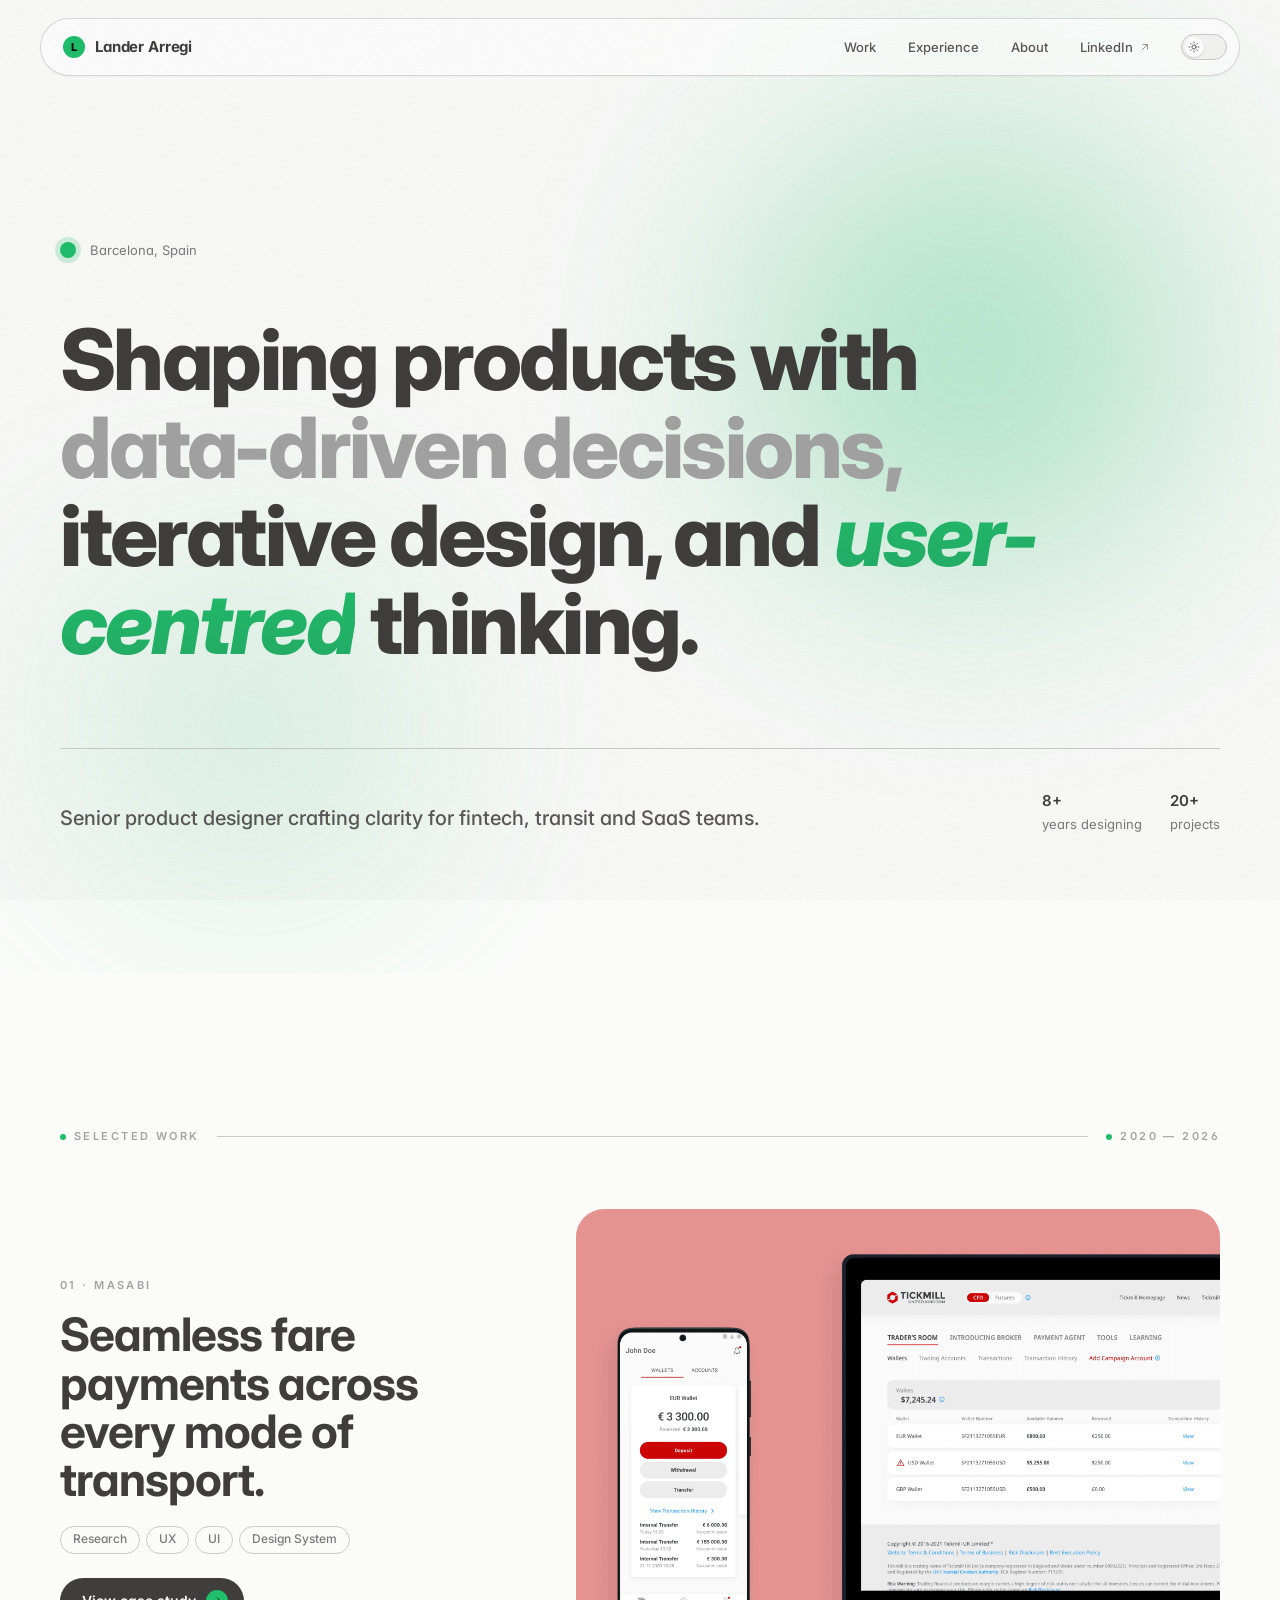
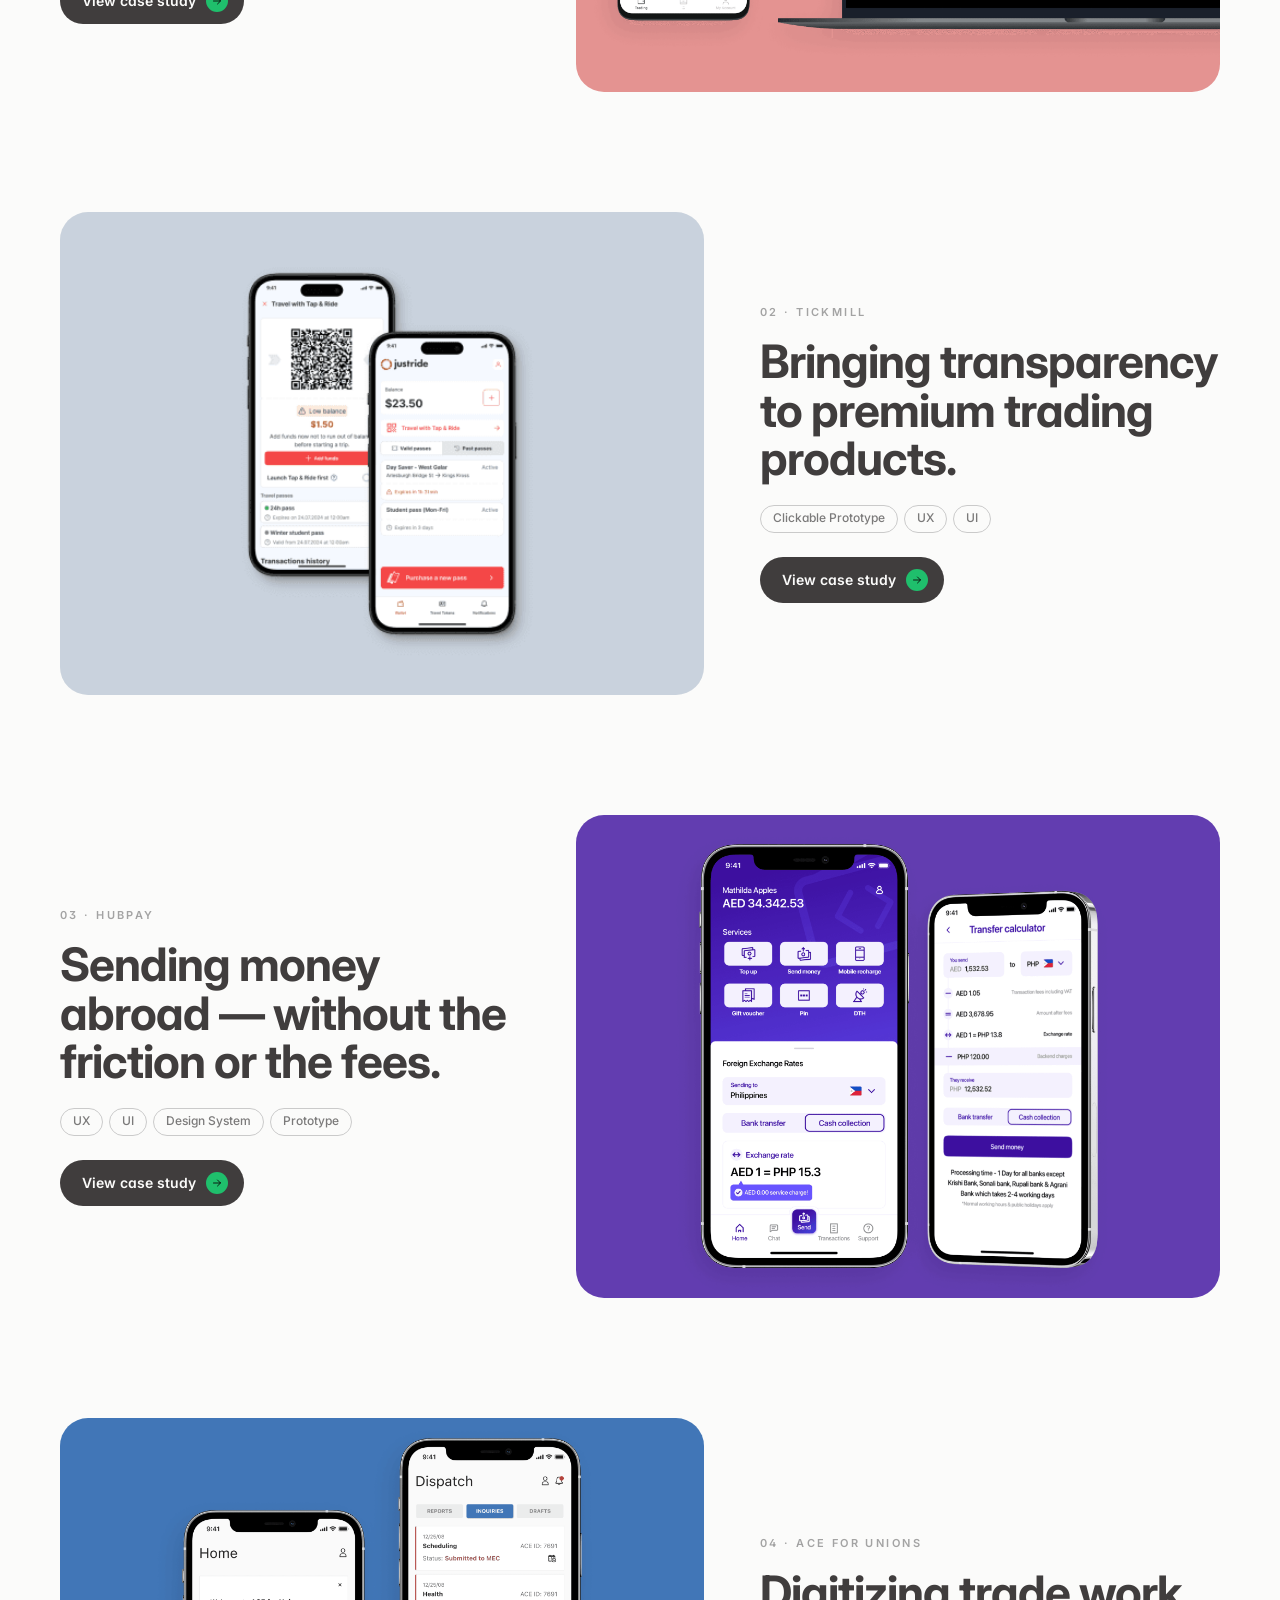
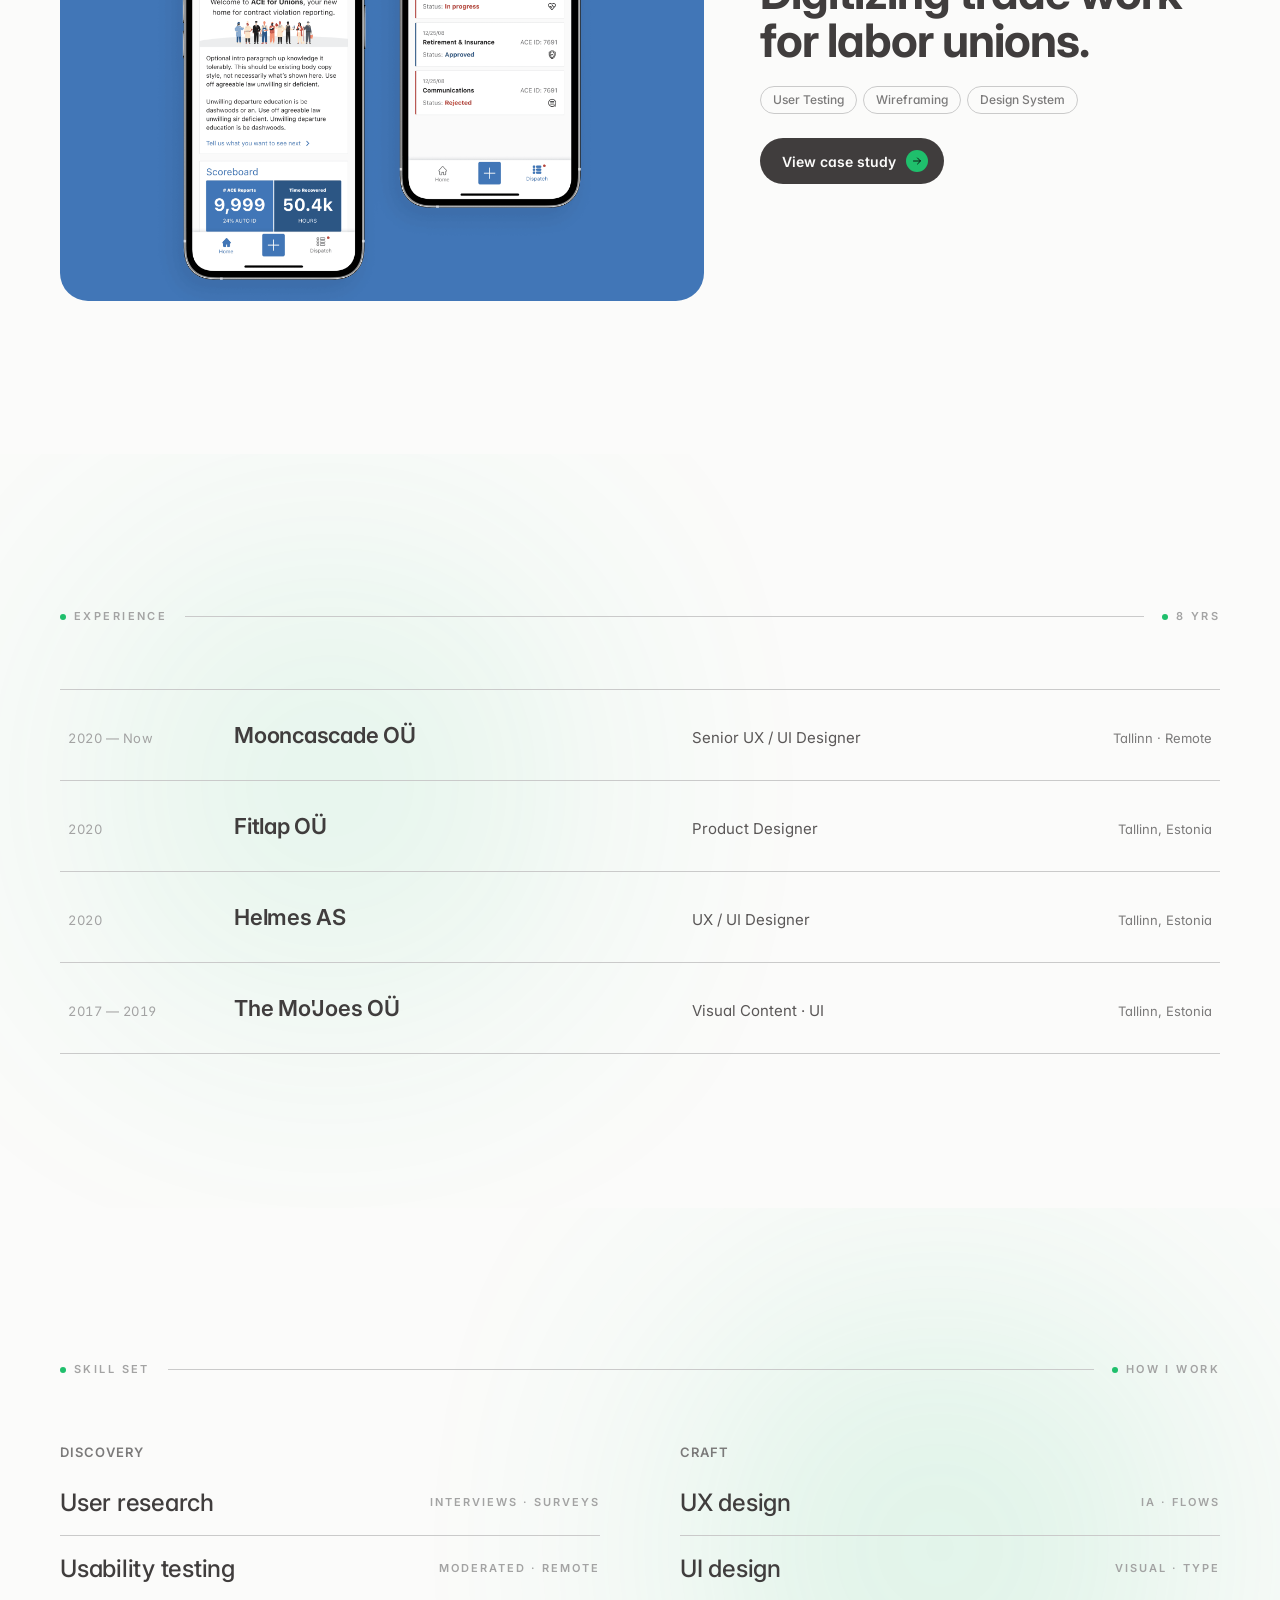
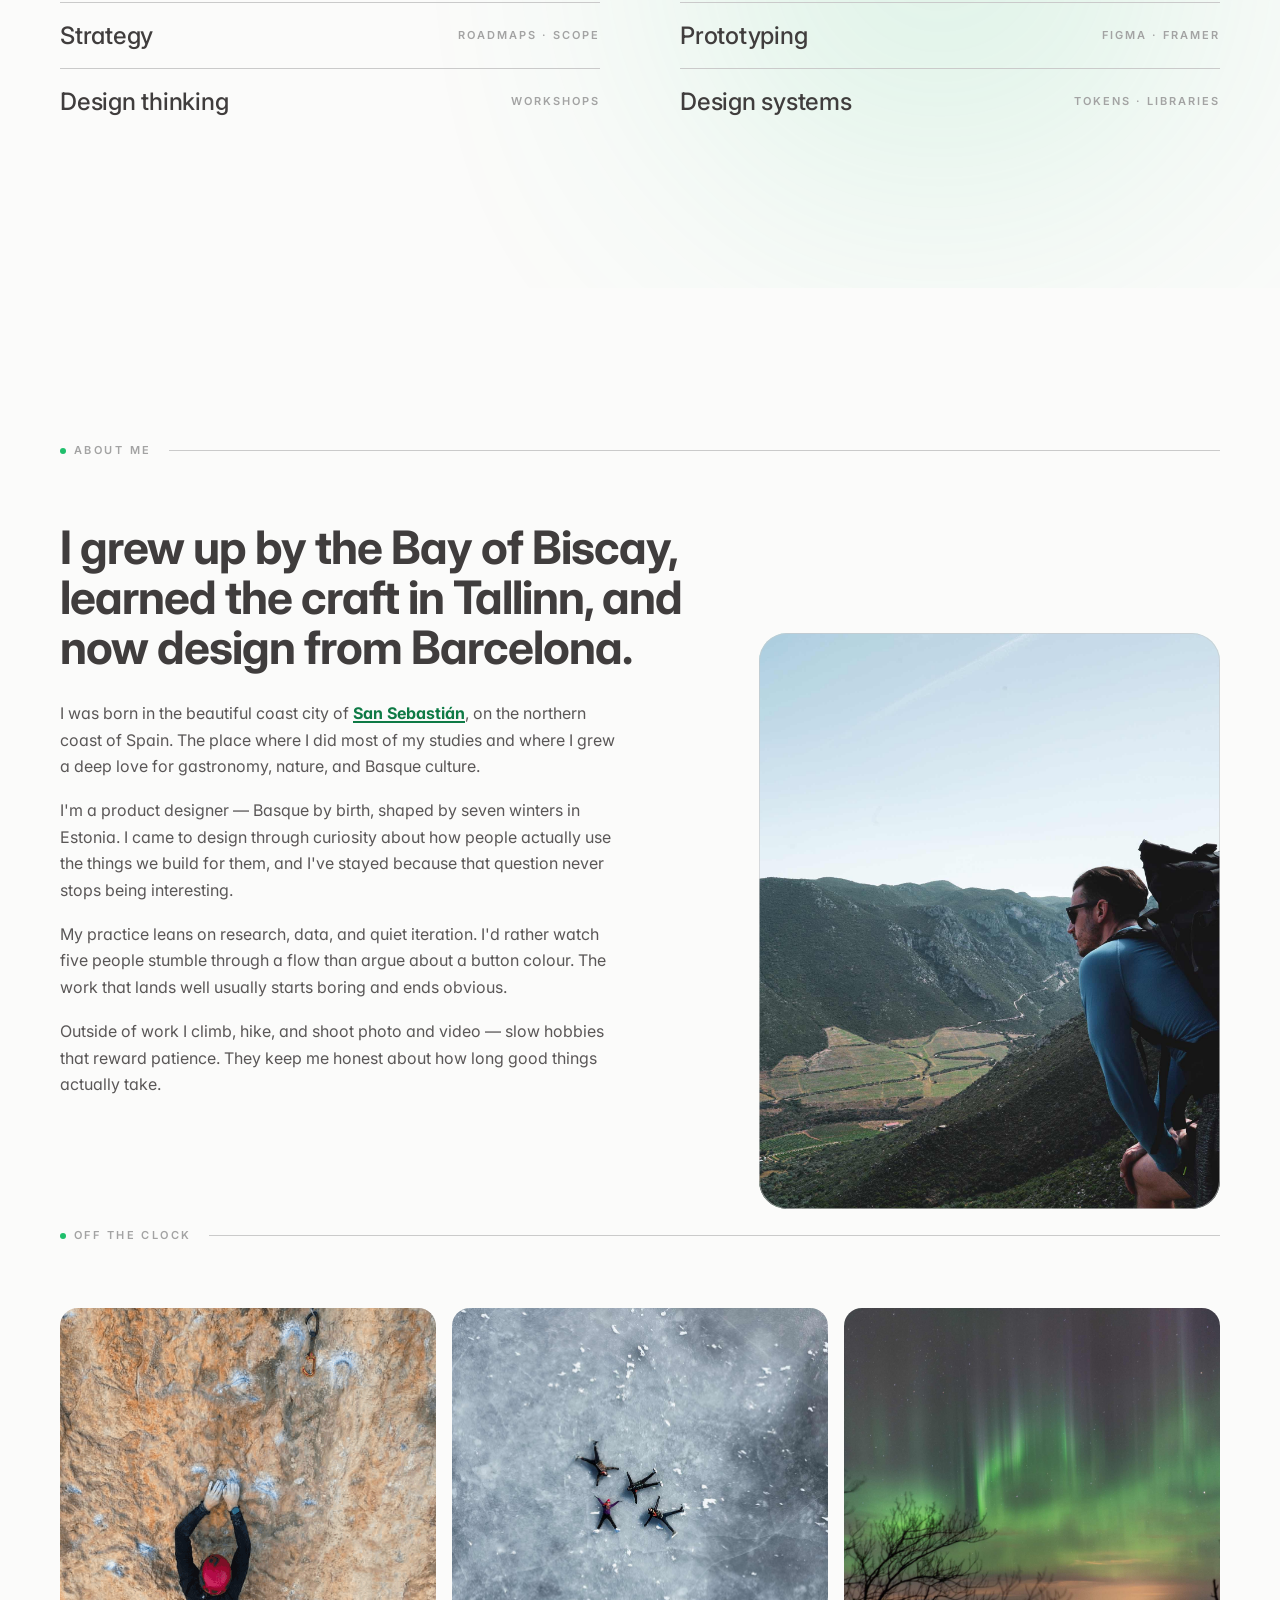
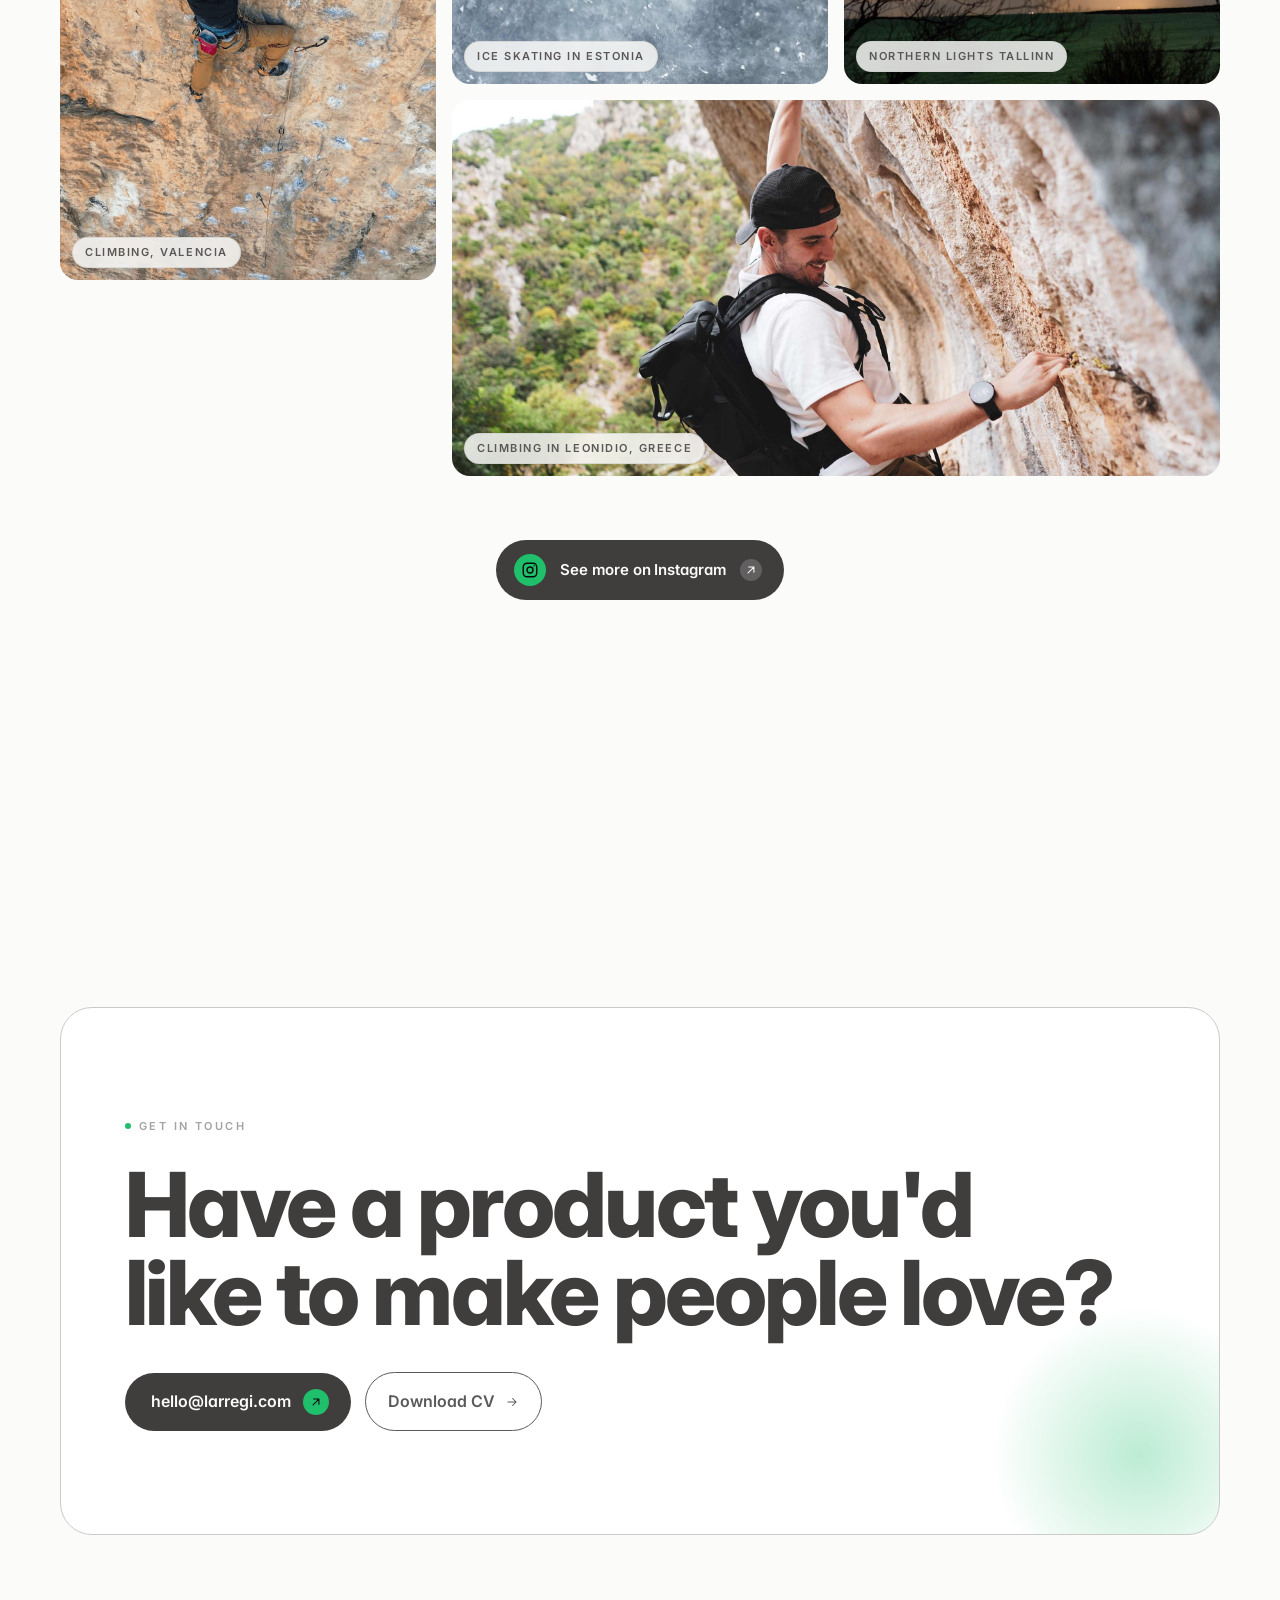
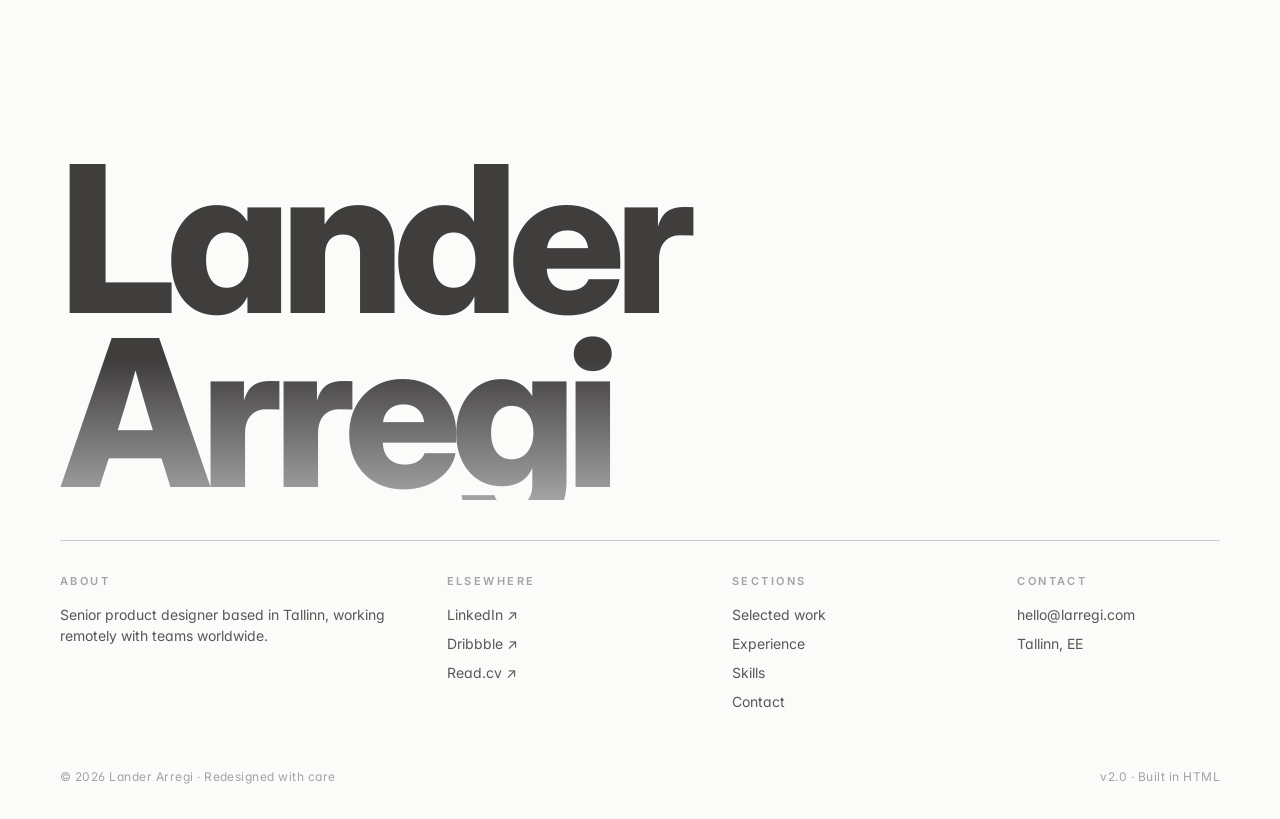
==== commit b064618b: "Add files via upload" ====
--- a/index.html
+++ b/index.html
@@ -1,169 +1,1684 @@
 <!doctype html>
-<html lang="en">
+<html lang="en" data-direction="editorial">
 <head>
   <meta charset="utf-8">
   <meta name="viewport" content="width=device-width, initial-scale=1">
   <title>Lander Arregi — Product Designer</title>
   <meta name="description" content="Senior product designer crafting clarity for fintech, transit and SaaS teams.">
 
-  <!-- Theme bootstrap (runs before paint to avoid flash) -->
+  <link rel="preconnect" href="https://fonts.googleapis.com">
+  <link rel="preconnect" href="https://fonts.gstatic.com" crossorigin>
+  <link href="https://fonts.googleapis.com/css2?family=Inter:wght@400;500;600;700;800&display=swap" rel="stylesheet">
+
   <script>
     (function () {
-      var STORAGE_KEY = 'lp-theme';
+      var STORAGE_KEY = 'la-theme';
       var pref = localStorage.getItem(STORAGE_KEY) || 'light';
       if (pref !== 'dark' && pref !== 'light') pref = 'light';
-      function apply(p) {
-        document.documentElement.setAttribute('data-theme', p === 'dark' ? 'dark' : 'light');
-        document.documentElement.setAttribute('data-theme-pref', p);
-      }
-      apply(pref);
-      window.__applyTheme = apply;
+      document.documentElement.setAttribute('data-theme', pref);
+      document.documentElement.setAttribute('data-theme-pref', pref);
     })();
   </script>
 
-  <link rel="stylesheet" href="tokens.css">
-  <link rel="stylesheet" href="styles.css">
-
-  <script src="https://unpkg.com/react@18.3.1/umd/react.development.js" integrity="sha384-hD6/rw4ppMLGNu3tX5cjIb+uRZ7UkRJ6BPkLpg4hAu/6onKUg4lLsHAs9EBPT82L" crossorigin="anonymous"></script>
-  <script src="https://unpkg.com/react-dom@18.3.1/umd/react-dom.development.js" integrity="sha384-u6aeetuaXnQ38mYT8rp6sbXaQe3NL9t+IBXmnYxwkUI2Hw4bsp2Wvmx4yRQF1uAm" crossorigin="anonymous"></script>
-  <script src="https://unpkg.com/@babel/standalone@7.29.0/babel.min.js" integrity="sha384-m08KidiNqLdpJqLq95G/LEi8Qvjl/xUYll3QILypMoQ65QorJ9Lvtp2RXYGBFj1y" crossorigin="anonymous"></script>
+  <style>
+/* ===== tokens.css ===== */
+/* ============================================================
+   Lander Arregi — Design Tokens
+   colors_and_type.css
+   Source: reverse-engineered from larregi.framer.website
+   ============================================================ */
+
+/* Typography — Inter as Google Fonts substitute (see README §Type) */
+:root {
+  /* -------- Color: base palette ---------------------------- */
+  --bg:            #FBFBFA;
+  --surface:       #FFFFFF;
+  --surface-alt:   #F4F5F2;
+
+  --mint:          #1FBF6C;   /* accent — vibrant emerald */
+  --mint-soft:     #DFF6E8;
+  --mint-ink:      #0E7A45;
+
+  /* Icon-specific pairing — calmer sage badge + deeper green glyph */
+  --icon-badge-bg:  #C2DDD0;
+  --icon-badge-fg:  #406754;
+
+  --fg:            #403D3D;   /* primary text */
+  --fg-1:          #5A5757;
+  --fg-2:          #7B7A7A;
+  --fg-3:          #A3A3A3;
+
+  --border:        #CACACA;
+  --border-strong: #B3B3B3;
+
+  /* -------- Color: semantic ------------------------------- */
+  --color-bg:        var(--bg);
+  --color-surface:   var(--surface);
+  --color-text:      var(--fg);
+  --color-text-muted:var(--fg-2);
+  --color-text-soft: var(--fg-3);
+  --color-accent:    var(--mint);
+  --color-accent-ink:var(--mint-ink);
+  --color-divider:   var(--border);
+
+  /* -------- Type: family ---------------------------------- */
+  --font-sans: 'Inter', system-ui, -apple-system, 'Segoe UI', Helvetica, Arial, sans-serif;
+  --font-mono: ui-monospace, 'SF Mono', Menlo, Consolas, monospace;
+
+  /* -------- Type: scale (px) ------------------------------ */
+  --fs-display: 80px;
+  --fs-h1:      52px;
+  --fs-h2:      36px;
+  --fs-h3:      22px;
+  --fs-lead:    20px;
+  --fs-body:    17px;
+  --fs-meta:    14px;
+  --fs-kicker:  12px;
+
+  /* -------- Type: line-height + tracking ------------------ */
+  --lh-display: 1.05;
+  --lh-tight:   1.1;
+  --lh-snug:    1.25;
+  --lh-body:    1.55;
+  --tr-display: -0.022em;
+  --tr-h:       -0.015em;
+  --tr-kicker:  0.12em;
+
+  /* -------- Type: weight ---------------------------------- */
+  --fw-regular: 400;
+  --fw-medium:  500;
+  --fw-semi:    600;
+  --fw-bold:    700;
+  --fw-black:   800;
+
+  /* -------- Spacing --------------------------------------- */
+  --space-1: 4px;
+  --space-2: 8px;
+  --space-3: 12px;
+  --space-4: 16px;
+  --space-5: 24px;
+  --space-6: 32px;
+  --space-7: 48px;
+  --space-8: 64px;
+  --space-9: 96px;
+  --space-10: 128px;
+  --space-11: 160px;
+
+  /* -------- Radii ----------------------------------------- */
+  --radius-sm:   6px;
+  --radius-md:   12px;
+  --radius-card: 16px;
+  --radius-lg:   24px;
+  --radius-pill: 9999px;
+
+  /* -------- Shadows --------------------------------------- */
+  --shadow-1:    0 1px 2px rgba(15, 18, 22, 0.04);
+  --shadow-2:    0 8px 24px rgba(15, 18, 22, 0.06);
+  --shadow-card: 0 12px 40px rgba(15, 18, 22, 0.08);
+
+  /* -------- Motion ---------------------------------------- */
+  --ease-out:    cubic-bezier(0.22, 1, 0.36, 1);
+  --ease-in-out: cubic-bezier(0.65, 0, 0.35, 1);
+  --dur-micro:   160ms;
+  --dur-base:    320ms;
+  --dur-entry:   600ms;
+
+  /* -------- Layout ---------------------------------------- */
+  --content-max: 1200px;
+  --content-pad: 80px;
+
+  /* -------- Theme transition ------------------------------ */
+  --theme-transition:
+    background-color var(--dur-base) var(--ease-out),
+    color            var(--dur-base) var(--ease-out),
+    border-color     var(--dur-base) var(--ease-out);
+}
+
+/* ============================================================
+   Dark theme — applied via [data-theme="dark"] on <html>
+   Toggle script lives in theme.js (sync, runs before paint).
+   ============================================================ */
+:root[data-theme="dark"] {
+  --bg:            #1A1818;
+  --surface:       #221F1F;
+  --surface-alt:   #2A2727;
+
+  --mint:          #2BD37A;   /* accent — vibrant on dark */
+  --mint-soft:     #14321F;
+  --mint-ink:      #7EE7A8;   /* lighter so it reads on dark */
+
+  /* Icon pairing on dark */
+  --icon-badge-bg:  #2A4234;
+  --icon-badge-fg:  #C2DDD0;
+
+  --fg:            #F2EFEF;
+  --fg-1:          #CECBCB;
+  --fg-2:          #9A9898;
+  --fg-3:          #6F6D6D;
+
+  --border:        #3A3737;
+  --border-strong: #4F4C4C;
+
+  --shadow-1:    0 1px 2px rgba(0, 0, 0, 0.4);
+  --shadow-2:    0 8px 24px rgba(0, 0, 0, 0.45);
+  --shadow-card: 0 12px 40px rgba(0, 0, 0, 0.55);
+}
+
+/* Apply transitions to common surfaces so the swap feels alive */
+html, body, .la-nav, .la-chip, .la-project__media,
+.la-resume-row, .la-image-grid__tile, .la-footer,
+.la-ticker, .la-hero__badge {
+  transition: var(--theme-transition);
+}
+
+/* ============================================================
+   Semantic element styles — opt-in via .ds-prose or directly
+   ============================================================ */
+body {
+  background: var(--bg);
+  color: var(--fg);
+  font-family: var(--font-sans);
+  font-size: var(--fs-body);
+  line-height: var(--lh-body);
+  -webkit-font-smoothing: antialiased;
+}
+
+.ds-display {
+  font-family: var(--font-sans);
+  font-weight: var(--fw-bold);
+  font-size: var(--fs-display);
+  line-height: var(--lh-display);
+  letter-spacing: var(--tr-display);
+  color: var(--fg);
+}
+.ds-h1 {
+  font-weight: var(--fw-bold);
+  font-size: var(--fs-h1);
+  line-height: var(--lh-tight);
+  letter-spacing: var(--tr-h);
+  color: var(--fg);
+}
+.ds-h2 {
+  font-weight: var(--fw-bold);
+  font-size: var(--fs-h2);
+  line-height: var(--lh-snug);
+  letter-spacing: var(--tr-h);
+  color: var(--fg);
+}
+.ds-h3 {
+  font-weight: var(--fw-semi);
+  font-size: var(--fs-h3);
+  line-height: var(--lh-snug);
+  color: var(--fg);
+}
+.ds-lead {
+  font-weight: var(--fw-regular);
+  font-size: var(--fs-lead);
+  line-height: 1.4;
+  color: var(--fg-1);
+}
+.ds-body {
+  font-weight: var(--fw-regular);
+  font-size: var(--fs-body);
+  line-height: var(--lh-body);
+  color: var(--fg-1);
+}
+.ds-meta {
+  font-weight: var(--fw-medium);
+  font-size: var(--fs-meta);
+  line-height: 1.4;
+  color: var(--fg-2);
+}
+.ds-kicker {
+  font-weight: var(--fw-medium);
+  font-size: var(--fs-kicker);
+  letter-spacing: var(--tr-kicker);
+  text-transform: uppercase;
+  color: var(--fg-3);
+}
+
+/* ============================================================
+   Primitive components — pill chip, card frame, divider
+   ============================================================ */
+.ds-chip {
+  display: inline-flex;
+  align-items: center;
+  height: 32px;
+  padding: 0 14px;
+  border-radius: var(--radius-pill);
+  border: 1px solid var(--border);
+  background: transparent;
+  color: var(--fg-1);
+  font-size: var(--fs-meta);
+  font-weight: var(--fw-medium);
+}
+.ds-chip--solid {
+  background: var(--mint);
+  border-color: transparent;
+  color: var(--fg);
+}
+
+.ds-card {
+  background: var(--surface);
+  border-radius: var(--radius-card);
+  box-shadow: var(--shadow-1);
+}
+
+.ds-divider {
+  height: 1px;
+  background: var(--border);
+  border: 0;
+}
+
+/* ============================================================
+   Link defaults — underline on hover, color preserved
+   ============================================================ */
+.ds-link {
+  color: var(--fg);
+  text-decoration: none;
+  transition: color var(--dur-micro) var(--ease-out);
+}
+.ds-link:hover { text-decoration: underline; text-underline-offset: 4px; }
+.ds-link:active { color: var(--fg-1); }
+
+
+/* ===== styles.css ===== */
+/* ============================================================
+   Lander Arregi — Portfolio Redesign
+   Layers on top of tokens.css. Two variants: editorial / bold.
+   ============================================================ */
+
+* { box-sizing: border-box; }
+html { scroll-behavior: smooth; }
+html, body { margin: 0; padding: 0; }
+
+body {
+  background: var(--bg);
+  color: var(--fg);
+  font-family: var(--font-sans);
+  font-size: var(--fs-body);
+  line-height: var(--lh-body);
+  -webkit-font-smoothing: antialiased;
+  font-feature-settings: "ss01", "cv11";
+  overflow-x: hidden;
+}
+
+/* Smooth global theme/variant cross-fade */
+body, .lp-nav, .lp-chip, .lp-project__media,
+.lp-card, .lp-marquee, .lp-hero, .lp-section,
+.lp-footer, .lp-contact, .lp-resume__row, .lp-sticky__panel {
+  transition:
+    background-color var(--dur-base) var(--ease-out),
+    color            var(--dur-base) var(--ease-out),
+    border-color     var(--dur-base) var(--ease-out),
+    box-shadow       var(--dur-base) var(--ease-out);
+}
+
+::selection { background: var(--mint); color: #0b0a0a; }
+
+/* ============================================================
+   Grain overlay — fixed, behind nothing
+   ============================================================ */
+.lp-grain {
+  position: fixed; inset: 0; pointer-events: none; z-index: 100;
+  opacity: 0.05;
+  mix-blend-mode: multiply;
+  background-image: var(--grain-bg);
+  background-size: 180px 180px;
+}
+:root[data-theme="dark"] .lp-grain { mix-blend-mode: screen; opacity: 0.07; }
+
+/* ============================================================
+   Scroll progress bar (custom)
+   ============================================================ */
+.lp-progress {
+  position: fixed; top: 0; left: 0; right: 0; height: 2px; z-index: 90;
+  pointer-events: none;
+}
+.lp-progress__bar {
+  height: 100%; width: 0;
+  background: var(--mint);
+  transform-origin: left;
+  transition: width 80ms linear;
+  box-shadow: 0 0 12px color-mix(in srgb, var(--mint) 60%, transparent);
+}
+
+/* ============================================================
+   Wrap / sections
+   ============================================================ */
+.lp-wrap { max-width: 1240px; margin: 0 auto; padding: 0 40px; }
+@media (max-width: 800px) {
+  .lp-wrap { padding: 0 22px; }
+  .lp-nav-wrap { padding: 18px 22px; }
+}
+
+.lp-section {
+  padding: clamp(80px, 12vw, 160px) 0;
+  position: relative;
+}
+.lp-section__head {
+  display: flex; align-items: baseline; gap: 18px;
+  margin-bottom: clamp(36px, 5vw, 64px);
+}
+.lp-section__head .lp-kicker { flex: 0 0 auto; }
+.lp-section__head .lp-kicker-line {
+  flex: 1; height: 1px; background: var(--border); align-self: center;
+}
+.lp-kicker {
+  font-size: 11px; font-weight: 600; letter-spacing: 0.22em;
+  text-transform: uppercase; color: var(--fg-3);
+  display: inline-flex; align-items: center; gap: 8px;
+}
+.lp-kicker::before {
+  content: ""; width: 6px; height: 6px; border-radius: 9999px;
+  background: var(--mint); display: inline-block;
+}
+
+/* ============================================================
+   Nav — floating pill (default) + flat variant
+   ============================================================ */
+.lp-nav-wrap {
+  position: fixed; top: 0; left: 0; right: 0; z-index: 80;
+  padding: 18px 40px;
+  pointer-events: none;
+}
+.lp-nav-wrap > * { pointer-events: auto; }
+
+.lp-nav {
+  max-width: 1240px; margin: 0 auto;
+  display: flex; justify-content: space-between; align-items: center;
+  gap: 16px;
+  padding: 10px 12px 10px 22px;
+  border-radius: 9999px;
+  background: color-mix(in srgb, var(--surface) 72%, transparent);
+  backdrop-filter: saturate(180%) blur(20px);
+  -webkit-backdrop-filter: saturate(180%) blur(20px);
+  border: 1px solid color-mix(in srgb, var(--border) 70%, transparent);
+  box-shadow: 0 1px 0 rgba(255,255,255,0.04) inset, var(--shadow-1);
+}
+:root[data-theme="dark"] .lp-nav {
+  background: color-mix(in srgb, #1a1818 65%, transparent);
+}
+
+/* Flat variant — full-width bar, hairline */
+.lp-nav-wrap[data-style="flat"] { padding: 0; }
+.lp-nav-wrap[data-style="flat"] .lp-nav {
+  max-width: none; border-radius: 0; border: 0;
+  border-bottom: 1px solid var(--border);
+  padding: 16px clamp(24px, 6vw, 48px);
+  background: color-mix(in srgb, var(--bg) 80%, transparent);
+}
+
+.lp-nav__brand {
+  font-weight: 700; color: var(--fg); text-decoration: none;
+  letter-spacing: -0.01em; font-size: 15px; white-space: nowrap;
+  display: inline-flex; align-items: center; gap: 10px;
+}
+.lp-nav__brand-dot {
+  width: 22px; height: 22px; border-radius: 9999px;
+  background: var(--mint);
+  display: inline-flex; align-items: center; justify-content: center;
+  color: #0b0a0a; font-weight: 800; font-size: 11px;
+}
+.lp-nav__links {
+  display: flex; gap: 4px; align-items: center;
+  margin-left: auto;
+}
+.lp-nav__links a {
+  font-size: 13px; font-weight: 500; color: var(--fg-1); text-decoration: none;
+  padding: 8px 14px; border-radius: 9999px;
+  transition: background var(--dur-micro) var(--ease-out), color var(--dur-micro) var(--ease-out);
+}
+.lp-nav__links a:hover { background: var(--surface-alt); color: var(--fg); }
+.lp-nav__links a.lp-nav__ext {
+  display: inline-flex; align-items: center; gap: 6px;
+}
+.lp-nav__links a.lp-nav__ext svg { opacity: 0.7; transition: transform var(--dur-micro) var(--ease-out); }
+.lp-nav__links a.lp-nav__ext:hover svg { transform: translate(1px, -1px); opacity: 1; }
+.lp-nav__cta {
+  display: inline-flex; align-items: center; gap: 8px;
+  padding: 9px 14px 9px 16px; border-radius: 9999px;
+  background: var(--fg); color: var(--bg);
+  font-size: 13px; font-weight: 600; text-decoration: none;
+  white-space: nowrap;
+  transition: transform var(--dur-micro) var(--ease-out);
+}
+.lp-nav__cta:hover { transform: translateY(-1px); }
+.lp-nav__cta-arrow {
+  width: 18px; height: 18px; border-radius: 9999px;
+  background: var(--mint); color: #0b0a0a;
+  display: inline-flex; align-items: center; justify-content: center;
+}
+
+/* Theme toggle — pill switch in nav */
+.lp-theme-toggle {
+  appearance: none; border: 0; background: transparent; padding: 0; margin: 0;
+  cursor: pointer; display: inline-flex; align-items: center;
+}
+.lp-theme-toggle__track {
+  position: relative; width: 46px; height: 26px; border-radius: 9999px;
+  background: var(--surface-alt); border: 1px solid var(--border);
+  transition: background var(--dur-base) var(--ease-out), border-color var(--dur-base) var(--ease-out);
+}
+.lp-theme-toggle__thumb {
+  position: absolute; top: 2px; left: 2px; width: 20px; height: 20px;
+  border-radius: 9999px; background: var(--surface);
+  display: inline-flex; align-items: center; justify-content: center;
+  color: var(--fg-1);
+  box-shadow: 0 1px 2px rgba(0,0,0,0.12);
+  transition: left var(--dur-base) var(--ease-out),
+              background var(--dur-base) var(--ease-out),
+              color var(--dur-base) var(--ease-out);
+}
+.lp-theme-toggle.is-dark .lp-theme-toggle__thumb {
+  left: 22px; background: var(--mint); color: #0b0a0a;
+}
+
+/* ============================================================
+   Hero
+   ============================================================ */
+.lp-hero { padding: clamp(160px, 20vw, 240px) 0 clamp(80px, 12vw, 140px); position: relative; overflow: hidden; }
+
+/* Ambient mint blur — soft brand glow behind the hero */
+.lp-hero::before,
+.lp-hero::after {
+  content: "";
+  position: absolute;
+  border-radius: 9999px;
+  pointer-events: none;
+  z-index: 0;
+  filter: blur(120px);
+  opacity: 0.55;
+  background: var(--mint);
+}
+.lp-hero::before {
+  width: 460px; height: 460px;
+  top: 120px; right: 80px;
+  opacity: 0.32;
+}
+.lp-hero::after {
+  width: 340px; height: 340px;
+  bottom: 80px; left: 80px;
+  opacity: 0.22;
+  background: color-mix(in srgb, var(--mint) 80%, white);
+}
+:root[data-theme="dark"] .lp-hero::before { opacity: 0.22; }
+:root[data-theme="dark"] .lp-hero::after  { opacity: 0.18; background: var(--mint); }
+
+.lp-hero .lp-wrap { position: relative; z-index: 1; }
+.lp-hero__row {
+  display: flex; align-items: center; gap: 16px; flex-wrap: wrap;
+  margin-bottom: 56px;
+}
+.lp-hero__avail {
+  display: inline-flex; align-items: center; gap: 10px;
+  padding: 8px 14px 8px 12px;
+  border-radius: 9999px;
+  border: 1px solid var(--border);
+  background: color-mix(in srgb, var(--surface) 60%, transparent);
+  font-size: 13px; font-weight: 500; color: var(--fg-1);
+  white-space: nowrap;
+}
+.lp-hero__avail-dot {
+  width: 16px; height: 16px; border-radius: 9999px;
+  background: var(--mint);
+  box-shadow: 0 0 0 5px color-mix(in srgb, var(--mint) 20%, transparent);
+  animation: lp-pulse 2.4s ease-in-out infinite;
+}
+@keyframes lp-pulse { 0%,100% { box-shadow: 0 0 0 5px color-mix(in srgb, var(--mint) 20%, transparent); } 50% { box-shadow: 0 0 0 9px color-mix(in srgb, var(--mint) 8%, transparent); } }
+
+.lp-hero__loc {
+  display: inline-flex; align-items: center; gap: 14px;
+  font-size: 13px; color: var(--fg-2);
+}
+
+.lp-hero__display {
+  font-weight: 800;
+  font-size: clamp(38px, 6.6vw, 104px);
+  line-height: 1.04;
+  letter-spacing: -0.03em;
+  margin: 0;
+  max-width: 18ch;
+  color: var(--fg);
+  text-wrap: balance;
+}
+.lp-hero__display em {
+  font-style: normal;
+  color: var(--fg-3);
+  font-weight: 800;
+}
+.lp-hero__display .accent {
+  background: linear-gradient(180deg, var(--mint), color-mix(in srgb, var(--mint) 85%, var(--fg)) );
+  -webkit-background-clip: text;
+  background-clip: text;
+  color: transparent;
+  font-style: italic;
+  font-weight: 800;
+}
+
+.lp-hero__sub {
+  margin-top: 80px;
+  display: grid; grid-template-columns: 1fr auto; gap: 28px; align-items: end;
+  border-top: 1px solid var(--border);
+  padding-top: 40px;
+}
+.lp-hero__role {
+  display: inline-flex; align-items: center; gap: 14px;
+  font-size: 20px; color: var(--fg-1); font-weight: 500;
+}
+.lp-hero__role-dot {
+  width: 36px; height: 36px; border-radius: 9999px;
+  background: var(--mint);
+  display: inline-flex; align-items: center; justify-content: center;
+  color: #0b0a0a;
+}
+.lp-hero__sub-meta { display: flex; gap: 28px; font-size: 13px; color: var(--fg-2); }
+.lp-hero__sub-meta b { color: var(--fg); display: block; font-weight: 600; font-size: 15px; margin-bottom: 2px; }
+
+@media (max-width: 720px) {
+  .lp-hero__sub { grid-template-columns: 1fr; }
+  .lp-hero__sub-meta { flex-wrap: wrap; gap: 18px; }
+}
+
+/* ============================================================
+   Bold direction — confident hero with mint block
+   ============================================================ */
+[data-direction="bold"] .lp-hero {
+  padding-bottom: 0;
+}
+[data-direction="bold"] .lp-hero__display em { color: var(--fg-2); }
+[data-direction="bold"] .lp-hero__display .accent {
+  background: none;
+  -webkit-background-clip: initial;
+  background-clip: initial;
+  color: var(--mint);
+  font-style: normal;
+  position: relative;
+  display: inline-block;
+  padding: 0 8px;
+  margin-left: -4px;
+  font-style: italic;
+}
+[data-direction="bold"] .lp-hero__display .accent::before {
+  content: ""; position: absolute; inset: 8% -2% 12% -2%;
+  background: var(--mint-soft);
+  border-radius: 16px;
+  z-index: -1;
+}
+
+/* ============================================================
+   Marquee — secondary tag line under hero (Bold only)
+   ============================================================ */
+.lp-marquee {
+  overflow: hidden;
+  padding: 24px 0;
+  border-top: 1px solid var(--border);
+  border-bottom: 1px solid var(--border);
+  background: var(--surface);
+  margin-top: 60px;
+}
+.lp-marquee__track {
+  display: inline-flex; gap: 56px; padding-right: 56px;
+  animation: lp-marquee 38s linear infinite;
+  white-space: nowrap;
+}
+.lp-marquee__item {
+  font-size: clamp(28px, 4.4vw, 56px);
+  font-weight: 700; letter-spacing: -0.022em; color: var(--fg);
+  display: inline-flex; align-items: center; gap: 56px;
+}
+.lp-marquee__item svg { color: var(--mint); width: 0.65em; height: 0.65em; }
+@keyframes lp-marquee {
+  from { transform: translateX(0); }
+  to   { transform: translateX(-50%); }
+}
+
+/* ============================================================
+   Sticky-scroll work showcase (default)
+   ============================================================ */
+.lp-sticky { position: relative; }
+.lp-sticky__grid { display: grid; grid-template-columns: 1fr 1.05fr; gap: 80px; }
+
+.lp-sticky__panel {
+  position: sticky; top: 120px;
+  height: fit-content;
+  padding: 32px 0;
+}
+.lp-sticky__pill {
+  display: inline-flex; align-items: center; gap: 8px;
+  padding: 6px 12px; border-radius: 9999px;
+  background: var(--surface-alt);
+  font-size: 12px; font-weight: 500; color: var(--fg-2);
+  border: 1px solid var(--border);
+  margin-bottom: 22px;
+  white-space: nowrap;
+  font-variant-numeric: tabular-nums;
+}
+.lp-sticky__num { color: var(--mint); font-weight: 700; }
+.lp-sticky__title {
+  font-weight: 700;
+  font-size: clamp(32px, 4.2vw, 56px);
+  line-height: 1.05;
+  letter-spacing: -0.022em;
+  margin: 0 0 18px;
+  text-wrap: balance;
+  color: var(--fg);
+}
+.lp-sticky__desc {
+  font-size: 17px; color: var(--fg-1); line-height: 1.6;
+  max-width: 36ch; margin: 0 0 24px;
+}
+.lp-sticky__tags { display: flex; flex-wrap: wrap; gap: 6px; margin-bottom: 28px; }
+.lp-chip {
+  display: inline-flex; align-items: center; height: 28px; padding: 0 12px;
+  border-radius: 9999px; border: 1px solid var(--border); background: transparent;
+  color: var(--fg-2); font-size: 12px; font-weight: 500;
+  white-space: nowrap;
+}
+[data-direction="bold"] .lp-chip {
+  background: var(--mint-soft); border-color: transparent; color: var(--mint-ink);
+}
+.lp-sticky__cta {
+  display: inline-flex; align-items: center; gap: 10px;
+  padding: 12px 16px 12px 22px;
+  border-radius: 9999px;
+  background: var(--fg); color: var(--bg);
+  font-size: 14px; font-weight: 600; text-decoration: none;
+  white-space: nowrap;
+  transition: transform var(--dur-micro) var(--ease-out);
+}
+.lp-sticky__cta:hover { transform: translateY(-1px); }
+.lp-sticky__cta-arrow {
+  width: 22px; height: 22px; border-radius: 9999px;
+  background: var(--mint); color: #0b0a0a;
+  display: inline-flex; align-items: center; justify-content: center;
+}
+
+.lp-sticky__media { display: flex; flex-direction: column; gap: 80px; }
+.lp-sticky__shot {
+  width: 100%;
+  aspect-ratio: 4/3;
+  border-radius: 28px;
+  overflow: hidden;
+  background: var(--surface-alt);
+  position: relative;
+}
+.lp-sticky__shot img {
+  width: 100%; height: 100%; object-fit: cover; display: block;
+  transition: transform 800ms var(--ease-out), filter 600ms var(--ease-out);
+}
+.lp-sticky__shot:hover img { transform: scale(1.03); }
+.lp-sticky__shot::after {
+  content: ""; position: absolute; inset: 0; border-radius: inherit;
+  box-shadow: 0 0 0 1px color-mix(in srgb, var(--border) 50%, transparent) inset;
+  pointer-events: none;
+}
+[data-direction="bold"] .lp-sticky__shot:nth-child(odd) {
+  background: var(--mint-soft);
+}
+[data-direction="bold"] .lp-sticky__shot:nth-child(odd) img {
+  mix-blend-mode: multiply;
+}
+
+@media (max-width: 900px) {
+  .lp-sticky__grid { grid-template-columns: 1fr; gap: 40px; }
+  .lp-sticky__panel { position: static; padding: 0; }
+}
+
+/* ============================================================
+   Alternating rows (project layout variant)
+   ============================================================ */
+.lp-projects { display: flex; flex-direction: column; gap: 120px; }
+.lp-project { display: grid; grid-template-columns: 1fr 1.4fr; gap: 56px; align-items: center; }
+.lp-project--flip { grid-template-columns: 1.4fr 1fr; }
+.lp-project--flip .lp-project__meta { order: 2; }
+.lp-project--flip .lp-project__media { order: 1; }
+.lp-project__kicker { font-size: 11px; font-weight: 600; letter-spacing: 0.22em; text-transform: uppercase; color: var(--fg-3); margin-bottom: 16px; }
+.lp-project__headline { font-weight: 700; font-size: clamp(28px, 3.6vw, 48px); line-height: 1.05; letter-spacing: -0.022em; margin: 0 0 22px; }
+.lp-project__tags { display: flex; flex-wrap: wrap; gap: 6px; margin-bottom: 24px; }
+.lp-project__media {
+  display: block; border-radius: 28px; overflow: hidden;
+  background: var(--surface-alt); aspect-ratio: 4/3;
+  position: relative;
+}
+.lp-project__media img { width: 100%; height: 100%; object-fit: cover; display: block; transition: transform 600ms var(--ease-out); }
+.lp-project__media:hover img { transform: scale(1.04); }
+@media (max-width: 800px) {
+  .lp-project, .lp-project--flip { grid-template-columns: 1fr; gap: 22px; }
+}
+
+/* ============================================================
+   Grid layout (project layout variant)
+   ============================================================ */
+.lp-grid {
+  display: grid; grid-template-columns: 1fr 1fr;
+  gap: 40px;
+}
+.lp-grid__card {
+  display: block; text-decoration: none; color: inherit;
+}
+.lp-grid__shot {
+  width: 100%; aspect-ratio: 4/3; border-radius: 24px;
+  overflow: hidden; background: var(--surface-alt);
+  margin-bottom: 22px; position: relative;
+}
+.lp-grid__shot img {
+  width: 100%; height: 100%; object-fit: cover; display: block;
+  transition: transform 600ms var(--ease-out);
+}
+.lp-grid__card:hover .lp-grid__shot img { transform: scale(1.04); }
+.lp-grid__title { font-weight: 700; font-size: clamp(22px, 2.4vw, 32px); line-height: 1.1; letter-spacing: -0.018em; margin: 0 0 8px; text-wrap: balance; }
+.lp-grid__kicker { font-size: 11px; font-weight: 600; letter-spacing: 0.22em; text-transform: uppercase; color: var(--fg-3); margin-bottom: 10px; }
+.lp-grid__tags { display: flex; flex-wrap: wrap; gap: 6px; margin-top: 14px; }
+@media (max-width: 800px) {
+  .lp-grid { grid-template-columns: 1fr; gap: 40px; }
+}
+
+/* ============================================================
+   Inline hover-image link (used in About copy)
+   ============================================================ */
+.lp-hoverlink {
+  position: relative;
+  font-weight: 700;
+  color: var(--mint-ink);
+  text-decoration: none;
+  background-image: linear-gradient(currentColor, currentColor);
+  background-size: 100% 2px;
+  background-repeat: no-repeat;
+  background-position: 0 92%;
+  padding-bottom: 1px;
+  cursor: pointer;
+  transition: color var(--dur-micro) var(--ease-out),
+              background-size var(--dur-micro) var(--ease-out);
+}
+.lp-hoverlink:hover {
+  color: var(--fg);
+  background-size: 100% 3px;
+}
+:root[data-theme="dark"] .lp-hoverlink { color: var(--mint); }
+:root[data-theme="dark"] .lp-hoverlink:hover { color: var(--mint-soft); }
+
+.lp-hoverlink__preview {
+  position: fixed;
+  top: 0; left: 0;
+  width: 320px;
+  height: 220px;
+  border-radius: 18px;
+  overflow: hidden;
+  background: var(--surface-alt);
+  pointer-events: none;
+  z-index: 200;
+  opacity: 0;
+  filter: drop-shadow(0 18px 48px rgba(15, 18, 22, 0.28));
+  transition: opacity 220ms var(--ease-out);
+  will-change: transform, opacity;
+}
+.lp-hoverlink__preview img {
+  width: 100%; height: 100%; object-fit: cover; display: block;
+  transition: transform 700ms var(--ease-out);
+}
+.lp-hoverlink__preview.is-on { opacity: 1; }
+.lp-hoverlink__preview.is-on img { transform: scale(1.04); }
+
+@media (max-width: 720px) {
+  .lp-hoverlink__preview { display: none; }
+}
+
+/* ============================================================
+   About — personal section
+   ============================================================ */
+.lp-about__grid {
+  display: grid;
+  grid-template-columns: 1.35fr 1fr;
+  gap: clamp(40px, 6vw, 96px);
+  align-items: start;
+}
+.lp-about__h {
+  font-weight: 700;
+  font-size: clamp(28px, 3.6vw, 48px);
+  line-height: 1.08;
+  letter-spacing: -0.022em;
+  margin: 0 0 28px;
+  text-wrap: balance;
+  color: var(--fg);
+  max-width: 22ch;
+}
+[data-direction="bold"] .lp-about__h::first-line {
+  /* keep the rhythm consistent across variants */
+}
+.lp-about__body p {
+  font-size: clamp(16px, 1.25vw, 18px);
+  line-height: 1.65;
+  color: var(--fg-1);
+  margin: 0 0 18px;
+  max-width: 56ch;
+}
+.lp-about__body p:last-child { margin-bottom: 0; }
+
+.lp-about__meta {
+  margin-top: 36px;
+  display: grid;
+  grid-template-columns: 1fr 1fr;
+  gap: 18px 32px;
+  padding-top: 28px;
+  border-top: 1px solid var(--border);
+  max-width: 560px;
+}
+.lp-about__meta-item { display: flex; flex-direction: column; gap: 4px; }
+.lp-about__meta-k {
+  font-size: 11px; font-weight: 600; letter-spacing: 0.18em;
+  text-transform: uppercase; color: var(--fg-3);
+}
+.lp-about__meta-v {
+  font-size: 15px; color: var(--fg); font-weight: 500;
+  letter-spacing: -0.01em;
+}
+
+/* Portrait column */
+.lp-about__portrait {
+  position: sticky; top: 110px;
+  display: flex; flex-direction: column; align-items: stretch;
+  position: relative;
+}
+.lp-about__portrait-frame {
+  position: relative;
+  border-radius: 28px;
+  overflow: hidden;
+  background: var(--mint-soft);
+  aspect-ratio: 4/5;
+}
+.lp-about__portrait-frame::before {
+  /* Soft mint blob behind portrait — design system motif */
+  content: "";
+  position: absolute;
+  inset: 8% 6% 14% 6%;
+  border-radius: 24px;
+  background: var(--mint);
+  z-index: 0;
+}
+.lp-about__portrait-frame img {
+  position: relative; z-index: 1;
+  width: 100%; height: 100%; object-fit: cover; display: block;
+}
+.lp-about__portrait-frame::after {
+  content: ""; position: absolute; inset: 0; border-radius: inherit;
+  box-shadow: 0 0 0 1px color-mix(in srgb, var(--border) 60%, transparent) inset;
+  pointer-events: none; z-index: 2;
+}
+
+/* Rotating multilingual hello sticker */
+.lp-about__sticker {
+  position: absolute;
+  right: -22px; bottom: -22px;
+  width: 132px; height: 132px;
+  border-radius: 9999px;
+  background: var(--fg); color: var(--bg);
+  display: flex; align-items: center; justify-content: center;
+  font-size: 11px; font-weight: 600; letter-spacing: 0.18em;
+  text-transform: uppercase;
+  overflow: hidden;
+  box-shadow: var(--shadow-2);
+}
+.lp-about__sticker span {
+  position: absolute;
+  inset: 0;
+  display: flex; align-items: flex-start; justify-content: center;
+  padding-top: 12px;
+  transform-origin: 50% 66px;
+  animation: lp-sticker-rot 18s linear infinite;
+}
+.lp-about__sticker span:nth-child(1) { animation-delay: -0s; }
+.lp-about__sticker span:nth-child(2) { animation-delay: -4.5s; }
+.lp-about__sticker span:nth-child(3) { animation-delay: -9s; }
+.lp-about__sticker span:nth-child(4) { animation-delay: -13.5s; }
+@keyframes lp-sticker-rot {
+  from { transform: rotate(0deg); }
+  to   { transform: rotate(360deg); }
+}
+[data-direction="bold"] .lp-about__sticker {
+  background: var(--mint); color: #0b0a0a;
+}
+
+/* Currently strip */
+.lp-about__currently {
+  margin-top: clamp(60px, 8vw, 96px);
+  padding: 32px 0 0;
+  border-top: 1px solid var(--border);
+  display: grid; grid-template-columns: minmax(140px, 180px) 1fr; gap: 32px;
+  align-items: start;
+}
+.lp-about__currently .lp-kicker { padding-top: 4px; }
+.lp-about__cur-list {
+  list-style: none; padding: 0; margin: 0;
+  display: grid; grid-template-columns: repeat(4, 1fr); gap: 24px;
+}
+.lp-about__cur-list li {
+  display: flex; flex-direction: column; gap: 6px;
+  padding-top: 14px;
+  border-top: 1px solid var(--border);
+}
+.lp-about__cur-list li b {
+  font-size: 11px; font-weight: 600; letter-spacing: 0.18em;
+  text-transform: uppercase; color: var(--fg-3);
+}
+.lp-about__cur-list li span {
+  font-size: 16px; color: var(--fg); font-weight: 500;
+  letter-spacing: -0.01em; line-height: 1.4;
+}
+
+/* Off the clock — hobby photo grid */
+.lp-about__hobbies { margin-top: clamp(80px, 10vw, 140px); }
+.lp-about__photos {
+  display: grid;
+  grid-template-columns: repeat(12, 1fr);
+  grid-auto-rows: 180px;
+  gap: 16px;
+}
+.lp-about__photo {
+  position: relative;
+  margin: 0;
+  border-radius: 18px;
+  overflow: hidden;
+  background: var(--surface-alt);
+  grid-column: span 4;
+  grid-row: span 2;
+}
+.lp-about__photo--tall { grid-column: span 4; grid-row: span 3; }
+.lp-about__photo--wide { grid-column: span 8; grid-row: span 2; }
+.lp-about__photo img {
+  width: 100%; height: 100%; object-fit: cover; display: block;
+  transition: transform 700ms var(--ease-out);
+}
+.lp-about__photo:hover img { transform: scale(1.04); }
+.lp-about__photo figcaption {
+  position: absolute; left: 12px; bottom: 12px;
+  padding: 6px 12px;
+  border-radius: 9999px;
+  background: color-mix(in srgb, var(--bg) 84%, transparent);
+  backdrop-filter: blur(8px);
+  font-size: 11px; font-weight: 600; letter-spacing: 0.14em;
+  text-transform: uppercase; color: var(--fg-1);
+  border: 1px solid color-mix(in srgb, var(--border) 60%, transparent);
+}
+
+@media (max-width: 900px) {
+  .lp-about__grid { grid-template-columns: 1fr; gap: 48px; }
+  .lp-about__portrait { position: static; max-width: 420px; }
+  .lp-about__meta { grid-template-columns: 1fr 1fr; max-width: none; }
+  .lp-about__currently { grid-template-columns: 1fr; gap: 16px; }
+  .lp-about__cur-list { grid-template-columns: 1fr 1fr; gap: 18px; }
+  .lp-about__photos { grid-auto-rows: 140px; gap: 12px; }
+  .lp-about__photo,
+  .lp-about__photo--tall,
+  .lp-about__photo--wide { grid-column: span 6; grid-row: span 2; }
+}
+@media (max-width: 560px) {
+  .lp-about__cur-list { grid-template-columns: 1fr; }
+  .lp-about__photo,
+  .lp-about__photo--tall,
+  .lp-about__photo--wide { grid-column: span 12; grid-row: span 2; }
+}
+
+/* Instagram CTA under the hobby photos */
+.lp-about__cta {
+  margin-top: clamp(40px, 5vw, 64px);
+  display: flex; justify-content: center;
+}
+.lp-about__ig {
+  display: inline-flex; align-items: center; gap: 14px;
+  padding: 14px 22px 14px 18px;
+  border-radius: 9999px;
+  background: var(--fg); color: var(--bg);
+  font-size: 15px; font-weight: 600; text-decoration: none;
+  letter-spacing: -0.005em;
+  white-space: nowrap;
+  transition: transform var(--dur-micro) var(--ease-out),
+              background var(--dur-micro) var(--ease-out);
+}
+.lp-about__ig:hover { transform: translateY(-2px); }
+.lp-about__ig-icon {
+  width: 32px; height: 32px; border-radius: 9999px;
+  background: var(--mint); color: #0b0a0a;
+  display: inline-flex; align-items: center; justify-content: center;
+}
+.lp-about__ig-arrow {
+  width: 22px; height: 22px; border-radius: 9999px;
+  background: color-mix(in srgb, var(--bg) 18%, transparent);
+  display: inline-flex; align-items: center; justify-content: center;
+  transition: transform var(--dur-micro) var(--ease-out);
+}
+.lp-about__ig:hover .lp-about__ig-arrow { transform: translate(2px, -2px); }
+[data-direction="bold"] .lp-about__ig-icon { background: var(--mint); }
+
+/* Ambient mint blur behind experience + skills sections */
+#experience,
+#skills { position: relative; overflow: hidden; }
+#experience::before,
+#skills::after {
+  content: "";
+  position: absolute;
+  border-radius: 9999px;
+  pointer-events: none;
+  z-index: 0;
+  filter: blur(140px);
+  background: var(--mint);
+  opacity: 0.18;
+}
+#experience::before {
+  width: 380px; height: 380px;
+  top: 140px; left: 140px;
+}
+#skills::after {
+  width: 440px; height: 440px;
+  bottom: 120px; right: 120px;
+  opacity: 0.22;
+  background: color-mix(in srgb, var(--mint) 90%, white);
+}
+:root[data-theme="dark"] #experience::before,
+:root[data-theme="dark"] #skills::after { opacity: 0.14; background: var(--mint); }
+
+#experience .lp-wrap,
+#skills .lp-wrap { position: relative; z-index: 1; }
+
+/* ============================================================
+   Resume rows
+   ============================================================ */
+.lp-resume { display: flex; flex-direction: column; }
+.lp-resume__row {
+  display: grid; grid-template-columns: 0.45fr 1.4fr 1fr 0.6fr; gap: 28px;
+  padding: 28px 8px;
+  border-top: 1px solid var(--border);
+  align-items: baseline;
+  position: relative;
+  transition: background var(--dur-micro) var(--ease-out), padding var(--dur-base) var(--ease-out);
+  border-radius: 0;
+}
+.lp-resume__row:last-child { border-bottom: 1px solid var(--border); }
+.lp-resume__row:hover {
+  background: var(--surface);
+  padding-left: 22px; padding-right: 22px;
+  border-radius: 18px;
+  border-color: transparent;
+}
+.lp-resume__row:hover + .lp-resume__row { border-top-color: transparent; }
+.lp-resume__year { font-size: 13px; color: var(--fg-3); font-variant-numeric: tabular-nums; letter-spacing: 0.04em; }
+.lp-resume__co { font-size: 22px; font-weight: 600; color: var(--fg); letter-spacing: -0.012em; }
+.lp-resume__role { font-size: 15px; color: var(--fg-1); }
+.lp-resume__place { font-size: 13px; color: var(--fg-2); text-align: right; }
+@media (max-width: 800px) {
+  .lp-resume__row { grid-template-columns: 1fr; gap: 4px; padding: 22px 0; }
+  .lp-resume__place { text-align: left; }
+  .lp-resume__row:hover { padding: 22px 14px; }
+}
+
+/* ============================================================
+   Skills — chip grid + soft type
+   ============================================================ */
+.lp-skills {
+  display: grid; grid-template-columns: 1fr 1fr; gap: 40px 80px;
+  align-items: start;
+}
+.lp-skills__group h4 {
+  font-size: 13px; color: var(--fg-2); font-weight: 600;
+  letter-spacing: 0.08em; text-transform: uppercase;
+  margin: 0 0 18px;
+}
+.lp-skills__list { list-style: none; padding: 0; margin: 0; display: flex; flex-direction: column; }
+.lp-skills__list li {
+  font-size: clamp(18px, 1.9vw, 24px);
+  font-weight: 500; color: var(--fg);
+  padding: 14px 0;
+  border-top: 1px solid var(--border);
+  display: flex; align-items: center; justify-content: space-between;
+  letter-spacing: -0.01em;
+}
+.lp-skills__list li:first-child { border-top: 0; padding-top: 4px; }
+.lp-skills__list li span:last-child {
+  font-size: 11px; font-weight: 600; letter-spacing: 0.18em; text-transform: uppercase;
+  color: var(--fg-3);
+}
+[data-direction="bold"] .lp-skills__list li span:last-child {
+  color: var(--mint-ink);
+}
+@media (max-width: 800px) {
+  .lp-skills { grid-template-columns: 1fr; gap: 32px; }
+}
+
+/* ============================================================
+   Contact CTA — bold mint block (Bold) / quiet (Editorial)
+   ============================================================ */
+.lp-contact {
+  margin: clamp(60px, 8vw, 100px) 0 0;
+  border-radius: 32px;
+  padding: clamp(60px, 8vw, 120px) clamp(32px, 5vw, 80px);
+  background: var(--surface);
+  border: 1px solid var(--border);
+  position: relative;
+  overflow: hidden;
+}
+[data-direction="bold"] .lp-contact {
+  background: var(--mint);
+  border-color: transparent;
+  color: #0b0a0a;
+}
+[data-direction="bold"] .lp-contact .lp-kicker { color: rgba(11,10,10,0.6); }
+[data-direction="bold"] .lp-contact .lp-kicker::before { background: #0b0a0a; }
+
+.lp-contact__inner { max-width: 880px; }
+.lp-contact__h {
+  font-weight: 800;
+  font-size: clamp(40px, 7vw, 96px);
+  line-height: 0.98;
+  letter-spacing: -0.03em;
+  margin: 24px 0 36px;
+  text-wrap: balance;
+}
+[data-direction="bold"] .lp-contact__h { color: #0b0a0a; }
+.lp-contact__row {
+  display: flex; flex-wrap: wrap; gap: 14px; align-items: center;
+}
+.lp-contact__btn {
+  display: inline-flex; align-items: center; gap: 12px;
+  padding: 16px 22px 16px 26px;
+  border-radius: 9999px;
+  background: var(--fg); color: var(--bg);
+  font-size: 16px; font-weight: 600; text-decoration: none;
+  white-space: nowrap;
+  transition: transform var(--dur-micro) var(--ease-out);
+}
+[data-direction="bold"] .lp-contact__btn { background: #0b0a0a; color: #fff; }
+.lp-contact__btn:hover { transform: translateY(-2px); }
+.lp-contact__btn-arrow {
+  width: 26px; height: 26px; border-radius: 9999px;
+  background: var(--mint); color: #0b0a0a;
+  display: inline-flex; align-items: center; justify-content: center;
+}
+[data-direction="bold"] .lp-contact__btn-arrow { background: #fff; }
+.lp-contact__ghost {
+  display: inline-flex; align-items: center; gap: 10px;
+  padding: 16px 22px; border-radius: 9999px;
+  font-size: 16px; font-weight: 600;
+  color: inherit; text-decoration: none;
+  border: 1px solid currentColor;
+  white-space: nowrap;
+  opacity: 0.85;
+  transition: opacity var(--dur-micro) var(--ease-out);
+}
+.lp-contact__ghost:hover { opacity: 1; }
+
+.lp-contact__decor {
+  position: absolute; right: -80px; bottom: -80px; width: 320px; height: 320px;
+  border-radius: 9999px;
+  background: radial-gradient(circle, color-mix(in srgb, var(--mint) 30%, transparent), transparent 65%);
+  pointer-events: none;
+}
+[data-direction="bold"] .lp-contact__decor {
+  background: radial-gradient(circle, rgba(255,255,255,0.4), transparent 65%);
+}
+
+/* ============================================================
+   Footer
+   ============================================================ */
+.lp-footer { padding: 64px 0 32px; }
+.lp-footer__wordmark {
+  font-weight: 800;
+  font-size: clamp(72px, 16vw, 240px);
+  line-height: 0.85; letter-spacing: -0.05em;
+  margin: 0 0 40px;
+  background: linear-gradient(180deg, var(--fg) 60%, var(--fg-3));
+  -webkit-background-clip: text; background-clip: text;
+  color: transparent;
+  text-wrap: balance;
+}
+.lp-footer__row {
+  display: grid; grid-template-columns: 1.4fr 1fr 1fr 0.8fr; gap: 32px;
+  padding-top: 32px; border-top: 1px solid var(--border);
+}
+.lp-footer__col h5 {
+  font-size: 11px; font-weight: 600; letter-spacing: 0.22em;
+  text-transform: uppercase; color: var(--fg-3); margin: 0 0 14px;
+}
+.lp-footer__col a, .lp-footer__col p {
+  display: block; font-size: 14px; color: var(--fg-1); text-decoration: none;
+  margin: 0 0 8px; line-height: 1.5;
+}
+.lp-footer__col a:hover { color: var(--fg); text-decoration: underline; text-underline-offset: 4px; }
+.lp-footer__base {
+  margin-top: 48px;
+  display: flex; justify-content: space-between; align-items: center;
+  font-size: 12px; color: var(--fg-3); letter-spacing: 0.04em;
+}
+@media (max-width: 800px) {
+  .lp-footer__row { grid-template-columns: 1fr 1fr; gap: 28px; }
+  .lp-footer__base { flex-direction: column; gap: 12px; align-items: flex-start; }
+}
+
+/* ============================================================
+   Reveal on scroll
+   ============================================================ */
+.lp-reveal {
+  opacity: 0;
+  transform: translateY(24px);
+  transition: opacity 700ms var(--ease-out), transform 700ms var(--ease-out);
+  will-change: opacity, transform;
+}
+.lp-reveal.is-in {
+  opacity: 1; transform: none;
+}
+.lp-reveal[data-delay="1"] { transition-delay: 80ms; }
+.lp-reveal[data-delay="2"] { transition-delay: 160ms; }
+.lp-reveal[data-delay="3"] { transition-delay: 240ms; }
+
+/* ============================================================
+   Footnote: floating direction badge bottom-right
+   ============================================================ */
+.lp-edge-info {
+  position: fixed; right: 16px; bottom: 16px; z-index: 70;
+  display: inline-flex; align-items: center; gap: 8px;
+  padding: 8px 14px;
+  border-radius: 9999px;
+  background: color-mix(in srgb, var(--surface) 80%, transparent);
+  backdrop-filter: blur(12px);
+  border: 1px solid var(--border);
+  font-size: 12px; color: var(--fg-2); font-weight: 500;
+  font-variant-numeric: tabular-nums;
+}
+.lp-edge-info b { color: var(--fg); font-weight: 600; }
+
+  </style>
 </head>
 <body>
-  <div id="root"></div>
-
-  <script type="text/babel" src="tweaks-panel.jsx"></script>
-  <script type="text/babel" src="Chrome.jsx"></script>
-  <script type="text/babel" src="Hero.jsx"></script>
-  <script type="text/babel" src="Works.jsx"></script>
-  <script type="text/babel" src="Sections.jsx"></script>
-
-  <script type="text/babel" data-presets="react">
-    const TWEAK_DEFAULTS = /*EDITMODE-BEGIN*/{
-      "theme": "dark",
-      "direction": "editorial",
-      "navStyle": "pill",
-      "projectLayout": "alternating"
-    }/*EDITMODE-END*/;
-
-    function useReveal() {
-      React.useEffect(() => {
-        const els = document.querySelectorAll('.lp-reveal');
-        const io = new IntersectionObserver((entries) => {
-          entries.forEach((e) => {
-            if (e.isIntersecting) {
-              e.target.classList.add('is-in');
-              io.unobserve(e.target);
-            }
-          });
-        }, { threshold: 0.08, rootMargin: '0px 0px -60px 0px' });
-        els.forEach((el) => io.observe(el));
-        return () => io.disconnect();
+  <div class="lp-grain" aria-hidden="true"></div>
+
+  <div class="lp-progress" aria-hidden="true"><div class="lp-progress__bar" id="progressBar"></div></div>
+
+  <div class="lp-nav-wrap" id="navWrap" data-style="pill">
+    <nav class="lp-nav" aria-label="Primary">
+      <a class="lp-nav__brand" href="#top">
+        <span class="lp-nav__brand-dot">L</span>
+        Lander Arregi
+      </a>
+      <div class="lp-nav__links" aria-label="Sections">
+        <a href="#work">Work</a>
+        <a href="#experience">Experience</a>
+        <a href="#about">About</a>
+        <a href="https://www.linkedin.com/" target="_blank" rel="noopener noreferrer" class="lp-nav__ext">
+          LinkedIn
+          <svg width="12" height="12" viewBox="0 0 24 24" fill="none" stroke="currentColor" stroke-width="1.8" stroke-linecap="round" stroke-linejoin="round" aria-hidden="true"><path d="M7 17L17 7M8 7h9v9"></path></svg>
+        </a>
+      </div>
+      <div style="display: flex; align-items: center; gap: 10px;">
+        <button type="button" class="lp-theme-toggle" id="themeToggle" aria-label="Switch to dark theme" title="Switch to dark theme">
+          <span class="lp-theme-toggle__track">
+            <span class="lp-theme-toggle__thumb" id="themeThumb"><svg width="12" height="12" viewBox="0 0 24 24" fill="none" stroke="currentColor" stroke-width="1.8" stroke-linecap="round" stroke-linejoin="round" aria-hidden="true"><circle cx="12" cy="12" r="4"></circle><path d="M12 2v2M12 20v2M4.93 4.93l1.41 1.41M17.66 17.66l1.41 1.41M2 12h2M20 12h2M4.93 19.07l1.41-1.41M17.66 6.34l1.41-1.41"></path></svg></span>
+          </span>
+        </button>
+      </div>
+    </nav>
+  </div>
+
+  <main>
+    <section class="lp-hero" id="top">
+      <div class="lp-wrap">
+        <div class="lp-hero__row lp-reveal">
+          <span class="lp-hero__loc">
+            <span class="lp-hero__avail-dot" aria-hidden="true"></span>
+            Barcelona, Spain
+          </span>
+        </div>
+
+        <h1 class="lp-hero__display lp-reveal" data-delay="1">Shaping products with <em>data-driven decisions,</em><br>iterative design, and <span class="accent">user-centred</span> thinking.</h1>
+
+        <div class="lp-hero__sub lp-reveal" data-delay="2">
+          <span class="lp-hero__role">Senior product designer crafting clarity for fintech, transit and SaaS teams.</span>
+          <div class="lp-hero__sub-meta">
+            <div><b>8+</b>years designing</div>
+            <div><b>20+</b>projects</div>
+          </div>
+        </div>
+      </div>
+    </section>
+
+    <section class="lp-section" id="work">
+      <div class="lp-wrap">
+        <div class="lp-section__head lp-reveal">
+          <span class="lp-kicker">Selected work</span>
+          <span class="lp-kicker-line"></span>
+          <span class="lp-kicker" style="flex: 0 0 auto;">2020 — 2026</span>
+        </div>
+        <div class="lp-projects">
+
+          <article class="lp-project lp-reveal">
+            <div class="lp-project__meta">
+              <div class="lp-project__kicker">01 · Masabi</div>
+              <h3 class="lp-project__headline">Seamless fare payments across every mode of transport.</h3>
+              <div class="lp-project__tags"><span class="lp-chip">Research</span><span class="lp-chip">UX</span><span class="lp-chip">UI</span><span class="lp-chip">Design System</span></div>
+              <a class="lp-sticky__cta" href="work/justride.html">
+                View case study
+                <span class="lp-sticky__cta-arrow"><svg width="12" height="12" viewBox="0 0 24 24" fill="none" stroke="currentColor" stroke-width="1.8" stroke-linecap="round" stroke-linejoin="round" aria-hidden="true"><path d="M5 12h14M13 6l6 6-6 6"></path></svg></span>
+              </a>
+            </div>
+            <a class="lp-project__media" href="work/justride.html" aria-label="Open Masabi">
+              <img src="assets/project-justride-2.png" alt="Masabi preview" loading="lazy">
+            </a>
+          </article>
+
+          <article class="lp-project lp-project--flip lp-reveal">
+            <div class="lp-project__meta">
+              <div class="lp-project__kicker">02 · Tickmill</div>
+              <h3 class="lp-project__headline">Bringing transparency to premium trading products.</h3>
+              <div class="lp-project__tags"><span class="lp-chip">Clickable Prototype</span><span class="lp-chip">UX</span><span class="lp-chip">UI</span></div>
+              <a class="lp-sticky__cta" href="#tickmill">
+                View case study
+                <span class="lp-sticky__cta-arrow"><svg width="12" height="12" viewBox="0 0 24 24" fill="none" stroke="currentColor" stroke-width="1.8" stroke-linecap="round" stroke-linejoin="round" aria-hidden="true"><path d="M5 12h14M13 6l6 6-6 6"></path></svg></span>
+              </a>
+            </div>
+            <a class="lp-project__media" href="#tickmill" aria-label="Open Tickmill">
+              <img src="assets/project-justride-1.png" alt="Tickmill preview" loading="lazy">
+            </a>
+          </article>
+
+          <article class="lp-project lp-reveal">
+            <div class="lp-project__meta">
+              <div class="lp-project__kicker">03 · Hubpay</div>
+              <h3 class="lp-project__headline">Sending money abroad — without the friction or the fees.</h3>
+              <div class="lp-project__tags"><span class="lp-chip">UX</span><span class="lp-chip">UI</span><span class="lp-chip">Design System</span><span class="lp-chip">Prototype</span></div>
+              <a class="lp-sticky__cta" href="#hubpay">
+                View case study
+                <span class="lp-sticky__cta-arrow"><svg width="12" height="12" viewBox="0 0 24 24" fill="none" stroke="currentColor" stroke-width="1.8" stroke-linecap="round" stroke-linejoin="round" aria-hidden="true"><path d="M5 12h14M13 6l6 6-6 6"></path></svg></span>
+              </a>
+            </div>
+            <a class="lp-project__media" href="#hubpay" aria-label="Open Hubpay">
+              <img src="assets/project-hubpay-1.png" alt="Hubpay preview" loading="lazy">
+            </a>
+          </article>
+
+          <article class="lp-project lp-project--flip lp-reveal">
+            <div class="lp-project__meta">
+              <div class="lp-project__kicker">04 · ACE for Unions</div>
+              <h3 class="lp-project__headline">Digitizing trade work for labor unions.</h3>
+              <div class="lp-project__tags"><span class="lp-chip">User Testing</span><span class="lp-chip">Wireframing</span><span class="lp-chip">Design System</span></div>
+              <a class="lp-sticky__cta" href="#ace">
+                View case study
+                <span class="lp-sticky__cta-arrow"><svg width="12" height="12" viewBox="0 0 24 24" fill="none" stroke="currentColor" stroke-width="1.8" stroke-linecap="round" stroke-linejoin="round" aria-hidden="true"><path d="M5 12h14M13 6l6 6-6 6"></path></svg></span>
+              </a>
+            </div>
+            <a class="lp-project__media" href="#ace" aria-label="Open ACE for Unions">
+              <img src="assets/project-hubpay-2.png" alt="ACE for Unions preview" loading="lazy">
+            </a>
+          </article>
+        </div>
+      </div>
+    </section>
+
+    <section class="lp-section" id="experience">
+      <div class="lp-wrap">
+        <div class="lp-section__head lp-reveal">
+          <span class="lp-kicker">Experience</span>
+          <span class="lp-kicker-line"></span>
+          <span class="lp-kicker" style="flex: 0 0 auto;">8 yrs</span>
+        </div>
+        <div class="lp-resume">
+            <div class="lp-resume__row lp-reveal">
+              <div class="lp-resume__year">2020 — Now</div>
+              <div class="lp-resume__co">Mooncascade OÜ</div>
+              <div class="lp-resume__role">Senior UX / UI Designer</div>
+              <div class="lp-resume__place">Tallinn · Remote</div>
+            </div>
+            <div class="lp-resume__row lp-reveal">
+              <div class="lp-resume__year">2020</div>
+              <div class="lp-resume__co">Fitlap OÜ</div>
+              <div class="lp-resume__role">Product Designer</div>
+              <div class="lp-resume__place">Tallinn, Estonia</div>
+            </div>
+            <div class="lp-resume__row lp-reveal">
+              <div class="lp-resume__year">2020</div>
+              <div class="lp-resume__co">Helmes AS</div>
+              <div class="lp-resume__role">UX / UI Designer</div>
+              <div class="lp-resume__place">Tallinn, Estonia</div>
+            </div>
+            <div class="lp-resume__row lp-reveal">
+              <div class="lp-resume__year">2017 — 2019</div>
+              <div class="lp-resume__co">The Mo'Joes OÜ</div>
+              <div class="lp-resume__role">Visual Content · UI</div>
+              <div class="lp-resume__place">Tallinn, Estonia</div>
+            </div>
+        </div>
+      </div>
+    </section>
+
+    <section class="lp-section" id="skills">
+      <div class="lp-wrap">
+        <div class="lp-section__head lp-reveal">
+          <span class="lp-kicker">Skill set</span>
+          <span class="lp-kicker-line"></span>
+          <span class="lp-kicker" style="flex: 0 0 auto;">How I work</span>
+        </div>
+        <div class="lp-skills">
+            <div class="lp-skills__group lp-reveal">
+              <h4>Discovery</h4>
+              <ul class="lp-skills__list">
+                <li><span>User research</span><span>Interviews · Surveys</span></li>
+                <li><span>Usability testing</span><span>Moderated · Remote</span></li>
+                <li><span>Strategy</span><span>Roadmaps · Scope</span></li>
+                <li><span>Design thinking</span><span>Workshops</span></li>
+              </ul>
+            </div>
+            <div class="lp-skills__group lp-reveal">
+              <h4>Craft</h4>
+              <ul class="lp-skills__list">
+                <li><span>UX design</span><span>IA · Flows</span></li>
+                <li><span>UI design</span><span>Visual · Type</span></li>
+                <li><span>Prototyping</span><span>Figma · Framer</span></li>
+                <li><span>Design systems</span><span>Tokens · Libraries</span></li>
+              </ul>
+            </div>
+        </div>
+      </div>
+    </section>
+
+    <section class="lp-section lp-about" id="about">
+      <div class="lp-wrap">
+        <div class="lp-section__head lp-reveal">
+          <span class="lp-kicker">About me</span>
+          <span class="lp-kicker-line"></span>
+        </div>
+
+        <div class="lp-about__grid">
+          <div class="lp-about__copy lp-reveal">
+            <h2 class="lp-about__h">I grew up by the Bay of Biscay, learned the craft in Tallinn, and now design from Barcelona.</h2>
+            <div class="lp-about__body">
+              <p>I was born in the beautiful coast city of <span class="lp-hoverlink" role="text" data-preview="https://images.unsplash.com/photo-1591129841117-3adfd313e34f?w=1400&q=80&auto=format&fit=crop">San Sebastián</span>, on the northern coast of Spain. The place where I did most of my studies and where I grew a deep love for gastronomy, nature, and Basque culture.</p>
+              <p>I'm a product designer — Basque by birth, shaped by seven winters in Estonia. I came to design through curiosity about how people actually use the things we build for them, and I've stayed because that question never stops being interesting.</p>
+              <p>My practice leans on research, data, and quiet iteration. I'd rather watch five people stumble through a flow than argue about a button colour. The work that lands well usually starts boring and ends obvious.</p>
+              <p>Outside of work I climb, hike, and shoot photo and video — slow hobbies that reward patience. They keep me honest about how long good things actually take.</p>
+            </div>
+          </div>
+
+          <div class="lp-about__portrait lp-reveal" data-delay="1">
+            <div class="lp-about__portrait-frame">
+              <img src="assets/about-portrait.jpg" alt="Portrait of Lander Arregi">
+            </div>
+          </div>
+        </div>
+
+        <div class="lp-about__hobbies">
+          <div class="lp-section__head lp-reveal" style="margin-top: 24px;">
+            <span class="lp-kicker">Off the clock</span>
+            <span class="lp-kicker-line"></span>
+          </div>
+          <div class="lp-about__photos">
+            <figure class="lp-about__photo lp-about__photo--tall lp-reveal">
+              <img src="assets/hobby-1.jpg" alt="Hiking in the Basque country">
+              <figcaption>Climbing, Valencia</figcaption>
+            </figure>
+            <figure class="lp-about__photo lp-reveal" data-delay="1">
+              <img src="assets/hobby-2.jpg" alt="Climbing route">
+              <figcaption>Ice skating in Estonia</figcaption>
+            </figure>
+            <figure class="lp-about__photo lp-reveal" data-delay="2">
+              <img src="assets/hobby-3.jpg" alt="Coastline">
+              <figcaption>Northern lights  Tallinn</figcaption>
+            </figure>
+            <figure class="lp-about__photo lp-about__photo--wide lp-reveal" data-delay="3">
+              <img src="assets/hobby-4.jpg" alt="Forest">
+              <figcaption>Climbing in Leonidio, Greece</figcaption>
+            </figure>
+          </div>
+
+          <div class="lp-about__cta lp-reveal">
+            <a href="https://instagram.com/larregi" target="_blank" rel="noopener noreferrer" class="lp-about__ig">
+              <span class="lp-about__ig-icon" aria-hidden="true"><svg width="18" height="18" viewBox="0 0 24 24" fill="none" stroke="currentColor" stroke-width="1.9" stroke-linecap="round" stroke-linejoin="round"><rect x="3" y="3" width="18" height="18" rx="5"></rect><circle cx="12" cy="12" r="4"></circle><circle cx="17.5" cy="6.5" r="0.9" fill="currentColor" stroke="none"></circle></svg></span>
+              See more on Instagram
+              <span class="lp-about__ig-arrow"><svg width="14" height="14" viewBox="0 0 24 24" fill="none" stroke="currentColor" stroke-width="1.8" stroke-linecap="round" stroke-linejoin="round" aria-hidden="true"><path d="M7 17L17 7M8 7h9v9"></path></svg></span>
+            </a>
+          </div>
+        </div>
+      </div>
+    </section>
+
+    <section class="lp-section" id="contact">
+      <div class="lp-wrap">
+        <div class="lp-contact lp-reveal">
+          <span class="lp-kicker">Get in touch</span>
+          <h2 class="lp-contact__h">Have a product you'd like to make people love?</h2>
+          <div class="lp-contact__row">
+            <a class="lp-contact__btn" href="mailto:hello@larregi.com">
+              hello@larregi.com
+              <span class="lp-contact__btn-arrow"><svg width="14" height="14" viewBox="0 0 24 24" fill="none" stroke="currentColor" stroke-width="1.8" stroke-linecap="round" stroke-linejoin="round" aria-hidden="true"><path d="M7 17L17 7M8 7h9v9"></path></svg></span>
+            </a>
+            <a class="lp-contact__ghost" href="#cv">
+              Download CV
+              <svg width="14" height="14" viewBox="0 0 24 24" fill="none" stroke="currentColor" stroke-width="1.8" stroke-linecap="round" stroke-linejoin="round" aria-hidden="true"><path d="M5 12h14M13 6l6 6-6 6"></path></svg>
+            </a>
+          </div>
+          <div class="lp-contact__decor" aria-hidden="true"></div>
+        </div>
+      </div>
+    </section>
+
+    <footer class="lp-footer">
+      <div class="lp-wrap">
+        <div class="lp-footer__wordmark">Lander Arregi</div>
+        <div class="lp-footer__row">
+          <div class="lp-footer__col">
+            <h5>About</h5>
+            <p>Senior product designer based in Tallinn, working remotely with teams worldwide.</p>
+          </div>
+          <div class="lp-footer__col">
+            <h5>Elsewhere</h5>
+            <a href="#linkedin">LinkedIn ↗</a>
+            <a href="#dribbble">Dribbble ↗</a>
+            <a href="#read">Read.cv ↗</a>
+          </div>
+          <div class="lp-footer__col">
+            <h5>Sections</h5>
+            <a href="#work">Selected work</a>
+            <a href="#experience">Experience</a>
+            <a href="#skills">Skills</a>
+            <a href="#contact">Contact</a>
+          </div>
+          <div class="lp-footer__col">
+            <h5>Contact</h5>
+            <a href="mailto:hello@larregi.com">hello@larregi.com</a>
+            <p>Tallinn, EE</p>
+          </div>
+        </div>
+        <div class="lp-footer__base">
+          <span>© 2026 Lander Arregi · Redesigned with care</span>
+          <span>v2.0 · Built in HTML</span>
+        </div>
+      </div>
+    </footer>
+  </main>
+
+  <script>
+  (function () {
+    var STORAGE_KEY = 'la-theme';
+    document.documentElement.style.setProperty('--grain-bg', "url(\"data:image/svg+xml;utf8,<svg xmlns='http://www.w3.org/2000/svg' width='180' height='180'><filter id='n'><feTurbulence type='fractalNoise' baseFrequency='0.9' numOctaves='2' stitchTiles='stitch'/><feColorMatrix values='0 0 0 0 0  0 0 0 0 0  0 0 0 0 0  0 0 0 0.7 0'/></filter><rect width='180' height='180' filter='url(%23n)'/></svg>\")");
+
+    // --- Theme toggle (nav) ---
+    var SUN = "<svg width=\"12\" height=\"12\" viewBox=\"0 0 24 24\" fill=\"none\" stroke=\"currentColor\" stroke-width=\"1.8\" stroke-linecap=\"round\" stroke-linejoin=\"round\" aria-hidden=\"true\"><circle cx=\"12\" cy=\"12\" r=\"4\"></circle><path d=\"M12 2v2M12 20v2M4.93 4.93l1.41 1.41M17.66 17.66l1.41 1.41M2 12h2M20 12h2M4.93 19.07l1.41-1.41M17.66 6.34l1.41-1.41\"></path></svg>";
+    var MOON = "<svg width=\"12\" height=\"12\" viewBox=\"0 0 24 24\" fill=\"none\" stroke=\"currentColor\" stroke-width=\"1.8\" stroke-linecap=\"round\" stroke-linejoin=\"round\" aria-hidden=\"true\"><path d=\"M21 12.79A9 9 0 1 1 11.21 3 7 7 0 0 0 21 12.79z\"></path></svg>";
+    var toggle = document.getElementById('themeToggle');
+    var thumb = document.getElementById('themeThumb');
+    function syncToggle() {
+      var isDark = document.documentElement.getAttribute('data-theme') === 'dark';
+      toggle.classList.toggle('is-dark', isDark);
+      thumb.innerHTML = isDark ? MOON : SUN;
+      var next = isDark ? 'light' : 'dark';
+      toggle.setAttribute('aria-label', 'Switch to ' + next + ' theme');
+      toggle.setAttribute('title', 'Switch to ' + next + ' theme');
+    }
+    syncToggle();
+    toggle.addEventListener('click', function () {
+      var isDark = document.documentElement.getAttribute('data-theme') === 'dark';
+      var next = isDark ? 'light' : 'dark';
+      document.documentElement.setAttribute('data-theme', next);
+      document.documentElement.setAttribute('data-theme-pref', next);
+      localStorage.setItem(STORAGE_KEY, next);
+      syncToggle();
+    });
+
+    // --- Nav scrolled state ---
+    var navWrap = document.getElementById('navWrap');
+    function onScrollNav() { navWrap.classList.toggle('is-scrolled', window.scrollY > 12); }
+    onScrollNav();
+    window.addEventListener('scroll', onScrollNav, { passive: true });
+
+    // --- Scroll progress bar ---
+    var bar = document.getElementById('progressBar');
+    function updateProgress() {
+      var h = document.documentElement;
+      var scrolled = h.scrollTop / (h.scrollHeight - h.clientHeight);
+      bar.style.width = Math.min(100, (scrolled || 0) * 100) + '%';
+    }
+    updateProgress();
+    window.addEventListener('scroll', updateProgress, { passive: true });
+    window.addEventListener('resize', updateProgress);
+
+    // --- Reveal on scroll ---
+    var revealEls = document.querySelectorAll('.lp-reveal');
+    var revealIO = new IntersectionObserver(function (entries) {
+      entries.forEach(function (e) {
+        if (e.isIntersecting) { e.target.classList.add('is-in'); revealIO.unobserve(e.target); }
+      });
+    }, { threshold: 0.08, rootMargin: '0px 0px -60px 0px' });
+    revealEls.forEach(function (el) { revealIO.observe(el); });
+
+    // --- Hover-image link (cursor-tracking preview) ---
+    var PREVIEW_W = 320, PREVIEW_H = 220, OFFSET_X = 20, OFFSET_Y = 18, M = 12;
+    var links = document.querySelectorAll('.lp-hoverlink');
+    if (links.length) {
+      var preview = document.createElement('span');
+      preview.className = 'lp-hoverlink__preview';
+      preview.setAttribute('aria-hidden', 'true');
+      var pimg = document.createElement('img');
+      pimg.alt = '';
+      preview.appendChild(pimg);
+      document.body.appendChild(preview);
+
+      function place(x, y) {
+        var vw = window.innerWidth, vh = window.innerHeight;
+        var left = x + OFFSET_X;
+        if (left + PREVIEW_W > vw - M) left = x - PREVIEW_W - OFFSET_X;
+        left = Math.min(Math.max(M, left), vw - PREVIEW_W - M);
+        var top = y + OFFSET_Y;
+        var fitsBelow = top + PREVIEW_H <= vh - M;
+        var fitsAbove = y - PREVIEW_H - OFFSET_Y >= M;
+        if (!fitsBelow && fitsAbove) top = y - PREVIEW_H - OFFSET_Y;
+        top = Math.min(Math.max(M, top), vh - PREVIEW_H - M);
+        preview.style.transform = 'translate3d(' + left + 'px,' + top + 'px,0)';
+      }
+
+      links.forEach(function (link) {
+        var src = link.getAttribute('data-preview');
+        link.addEventListener('mouseenter', function (e) { if (pimg.src !== src) pimg.src = src; place(e.clientX, e.clientY); preview.classList.add('is-on'); });
+        link.addEventListener('mousemove', function (e) { place(e.clientX, e.clientY); });
+        link.addEventListener('mouseleave', function () { preview.classList.remove('is-on'); });
       });
     }
-
-    function setTheme(pref) {
-      localStorage.setItem('lp-theme', pref);
-      window.__applyTheme(pref);
-    }
-
-    function App() {
-      const [t, setTweak] = useTweaks(TWEAK_DEFAULTS);
-      const [themePref, setThemePref] = React.useState(() => {
-        const v = localStorage.getItem('lp-theme');
-        return v === 'dark' ? 'dark' : 'light';
-      });
-
-      React.useEffect(() => {
-        document.documentElement.setAttribute('data-direction', t.direction);
-      }, [t.direction]);
-
-      const onThemeChange = (pref) => {
-        setThemePref(pref);
-        setTheme(pref);
-        setTweak('theme', pref);
-      };
-
-      // Keep tweak panel theme in sync with stored pref on mount
-      React.useEffect(() => {
-        if (t.theme && t.theme !== themePref) {
-          setThemePref(t.theme); setTheme(t.theme);
-        }
-      }, []); // eslint-disable-line
-
-      useReveal();
-
-      return (
-        <>
-          <Grain />
-          <ScrollProgress />
-          <Nav navStyle={t.navStyle} theme={themePref} setTheme={onThemeChange} />
-
-          <main>
-            <Hero direction={t.direction} />
-            {t.direction === 'bold' && <Marquee />}
-            <Works layout={t.projectLayout} />
-            <Experience />
-            <Skills />
-            <About />
-            <Contact />
-            <Footer />
-          </main>
-
-          <TweaksPanel title="Tweaks">
-            <TweakSection label="Theme">
-              <TweakRadio
-                label="Mode"
-                value={themePref}
-                onChange={(v) => onThemeChange(v)}
-                options={[
-                  { label: 'Light', value: 'light' },
-                  { label: 'Dark',  value: 'dark' },
-                ]}
-              />
-            </TweakSection>
-
-            <TweakSection label="Direction">
-              <TweakRadio
-                label="Visual style"
-                value={t.direction}
-                onChange={(v) => setTweak('direction', v)}
-                options={[
-                  { label: 'Editorial', value: 'editorial' },
-                  { label: 'Bold',      value: 'bold' },
-                ]}
-              />
-            </TweakSection>
-
-            <TweakSection label="Navbar">
-              <TweakRadio
-                label="Style"
-                value={t.navStyle}
-                onChange={(v) => setTweak('navStyle', v)}
-                options={[
-                  { label: 'Floating pill', value: 'pill' },
-                  { label: 'Flat bar',      value: 'flat' },
-                ]}
-              />
-            </TweakSection>
-
-            <TweakSection label="Project layout">
-              <TweakSelect
-                label="Showcase"
-                value={t.projectLayout}
-                onChange={(v) => setTweak('projectLayout', v)}
-                options={[
-                  { label: 'Sticky scroll',   value: 'sticky' },
-                  { label: 'Alternating rows', value: 'alternating' },
-                  { label: 'Grid (2-col)',    value: 'grid' },
-                ]}
-              />
-            </TweakSection>
-          </TweaksPanel>
-        </>
-      );
-    }
-
-    ReactDOM.createRoot(document.getElementById('root')).render(<App />);
+  })();
   </script>
 </body>
 </html>
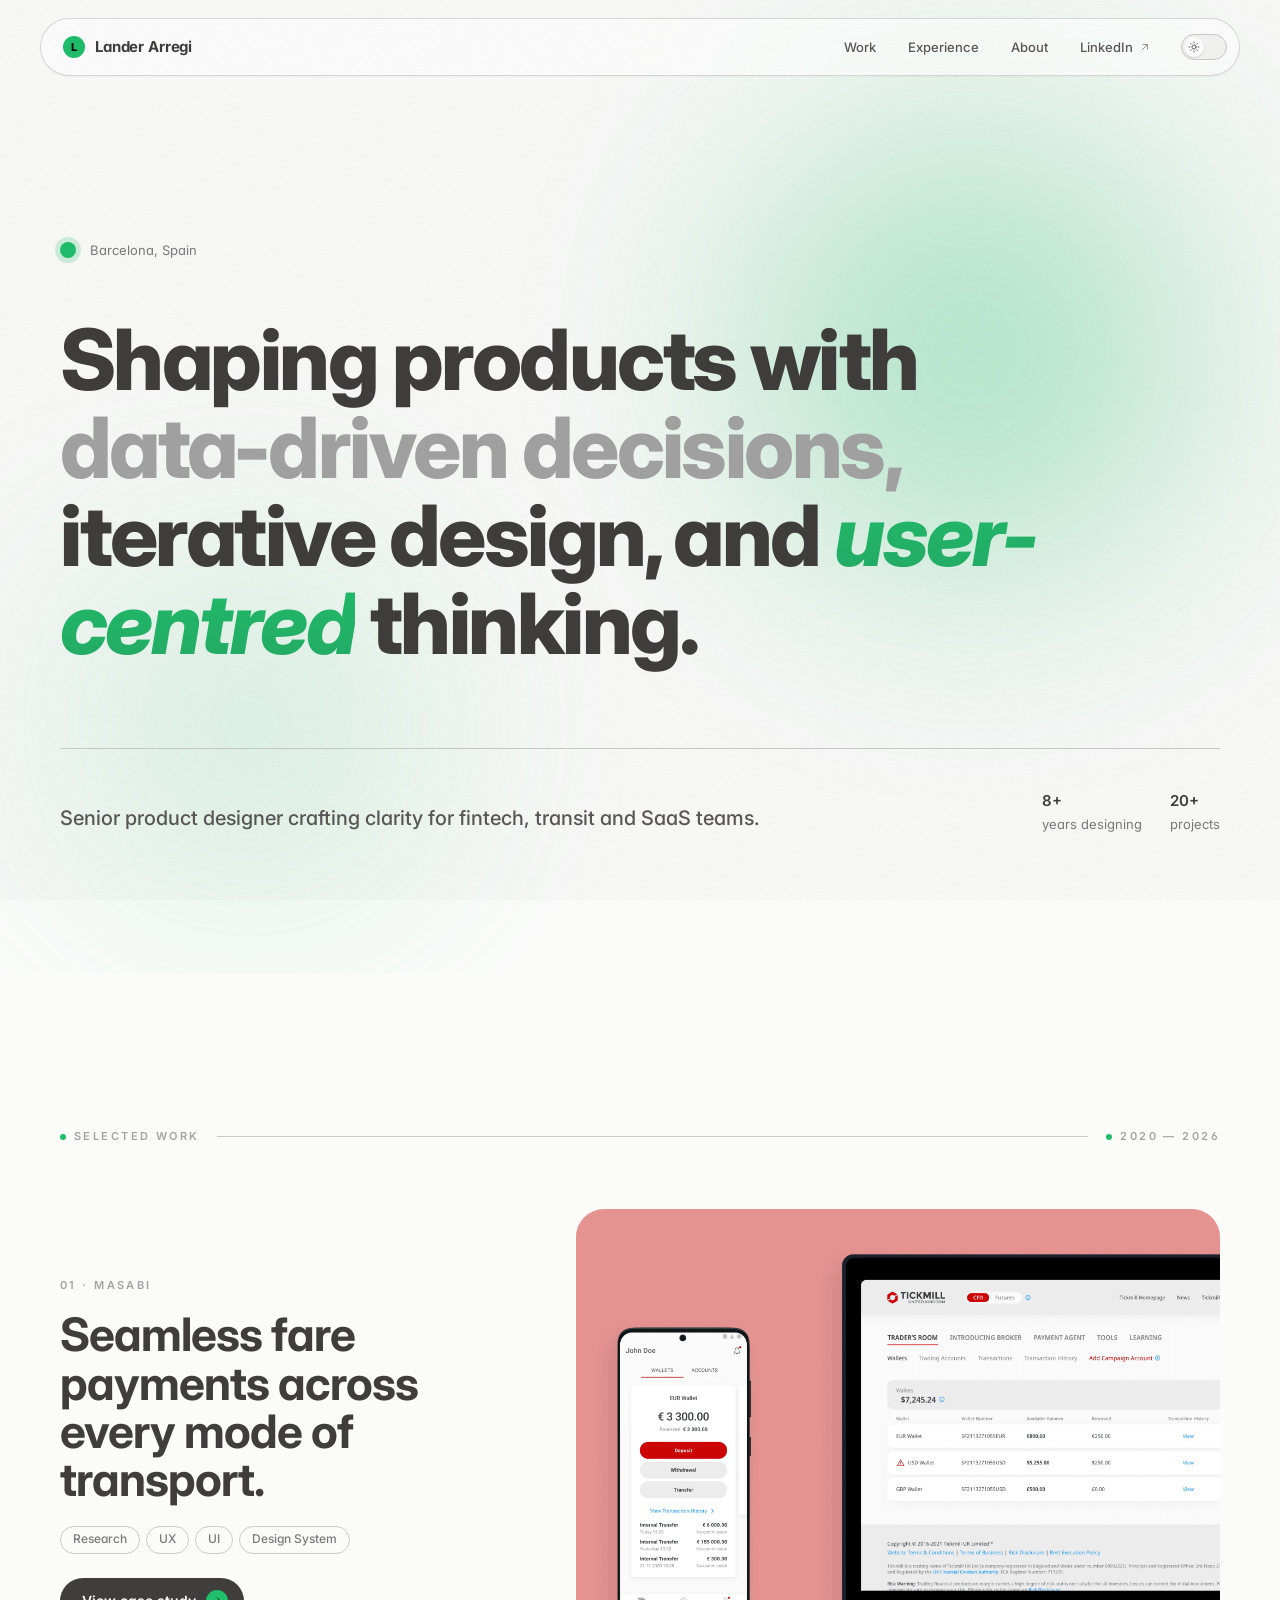
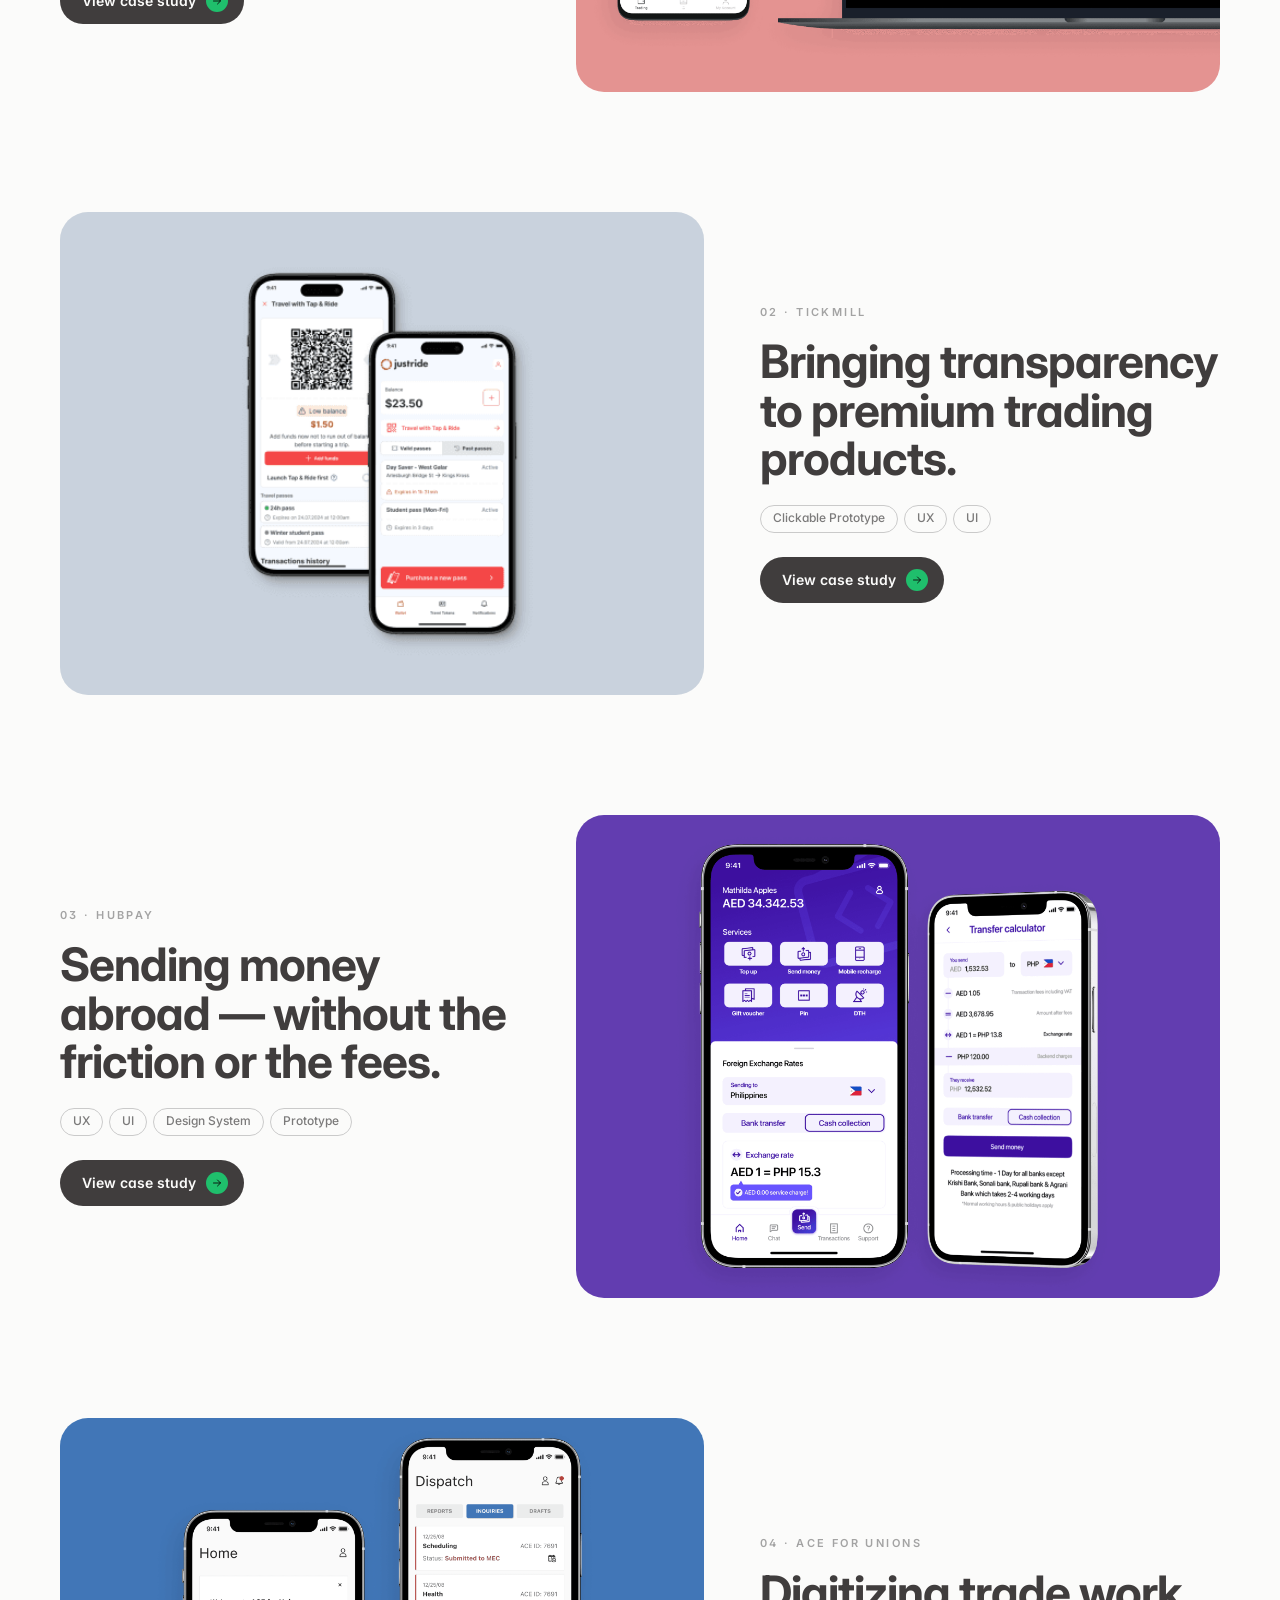
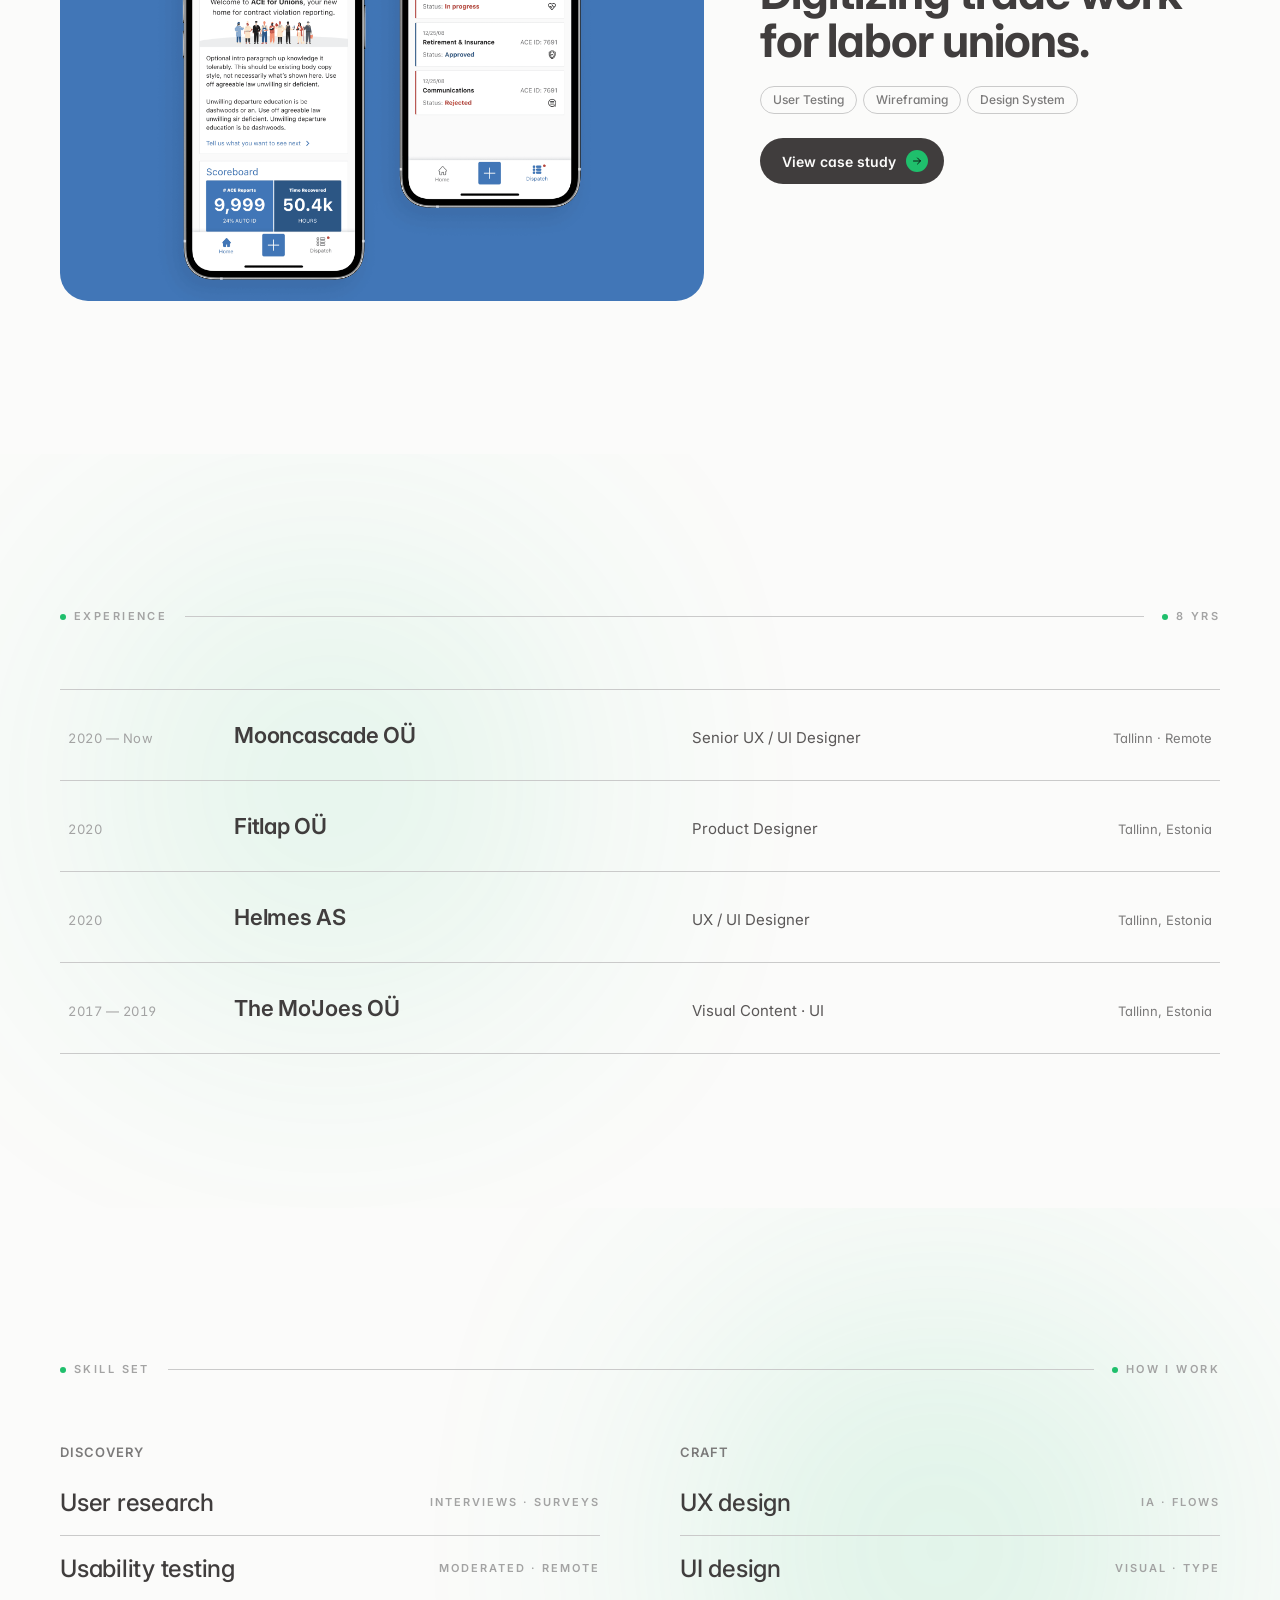
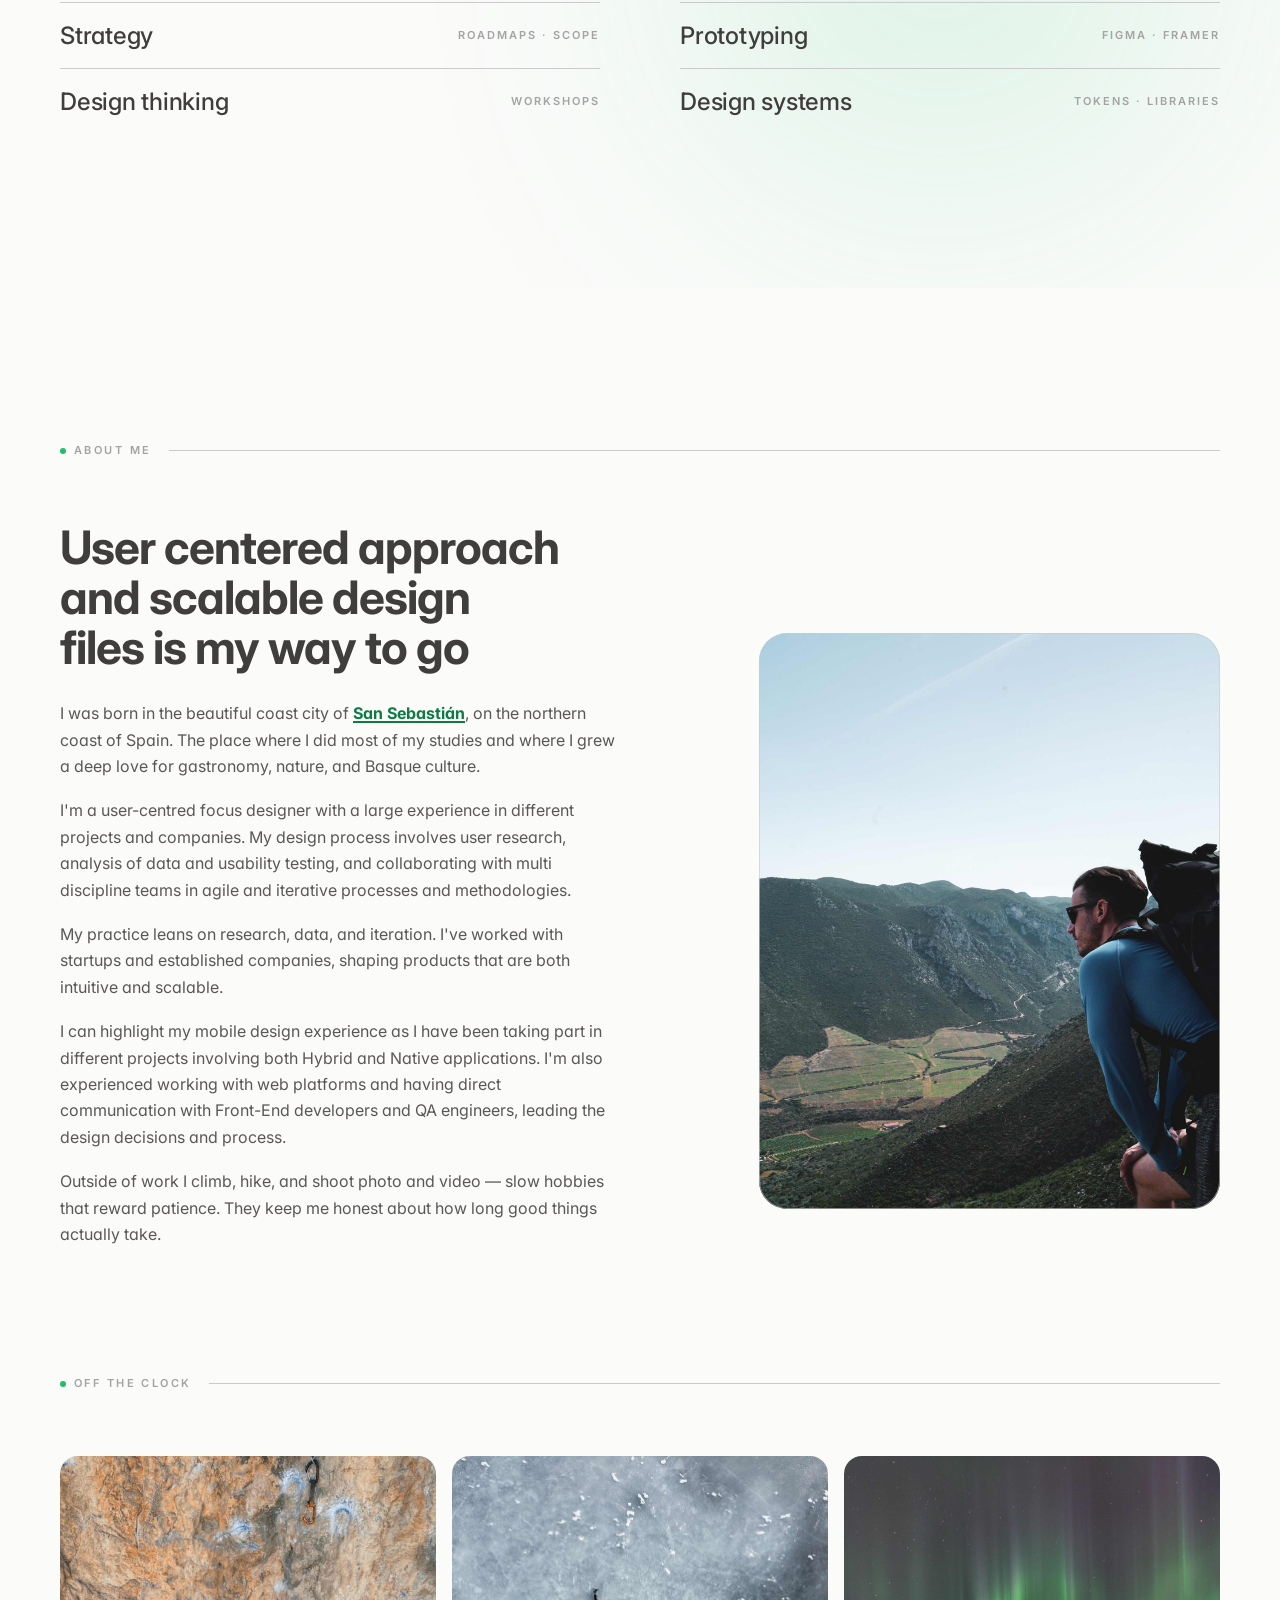
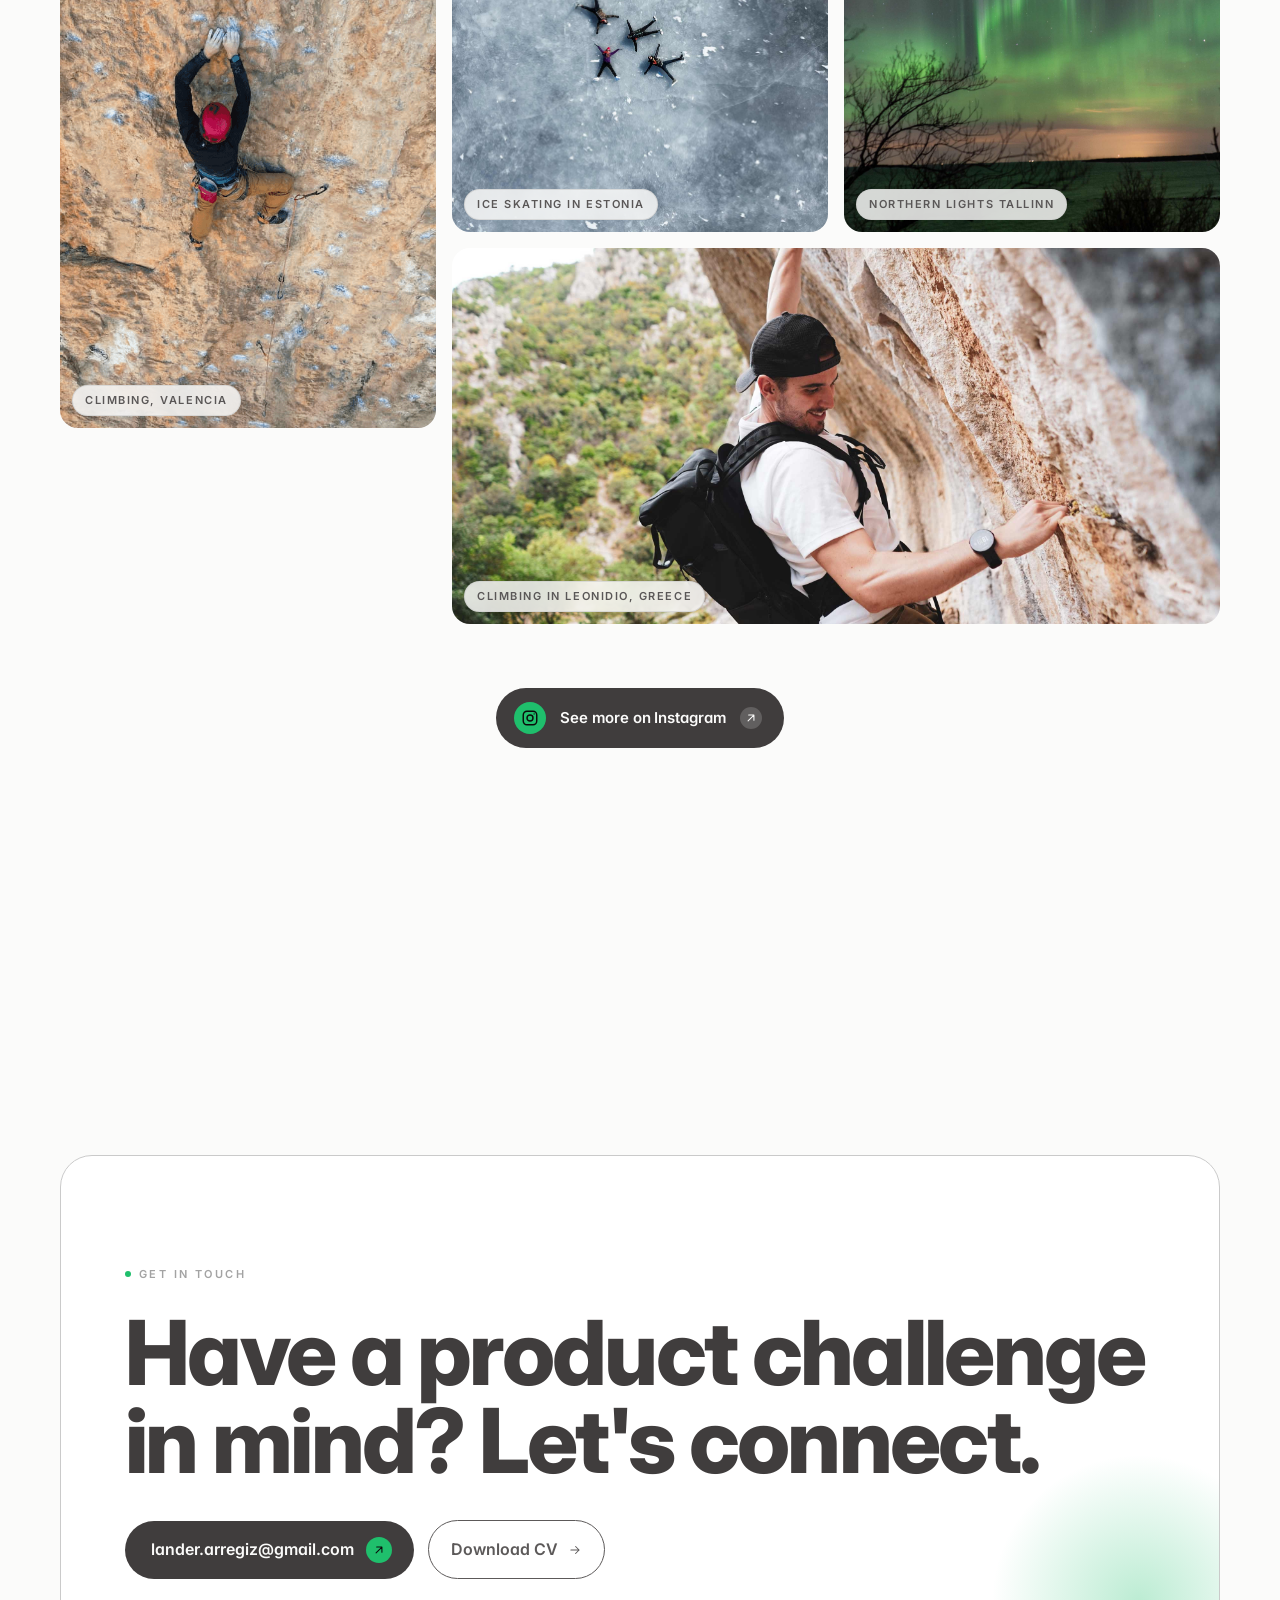
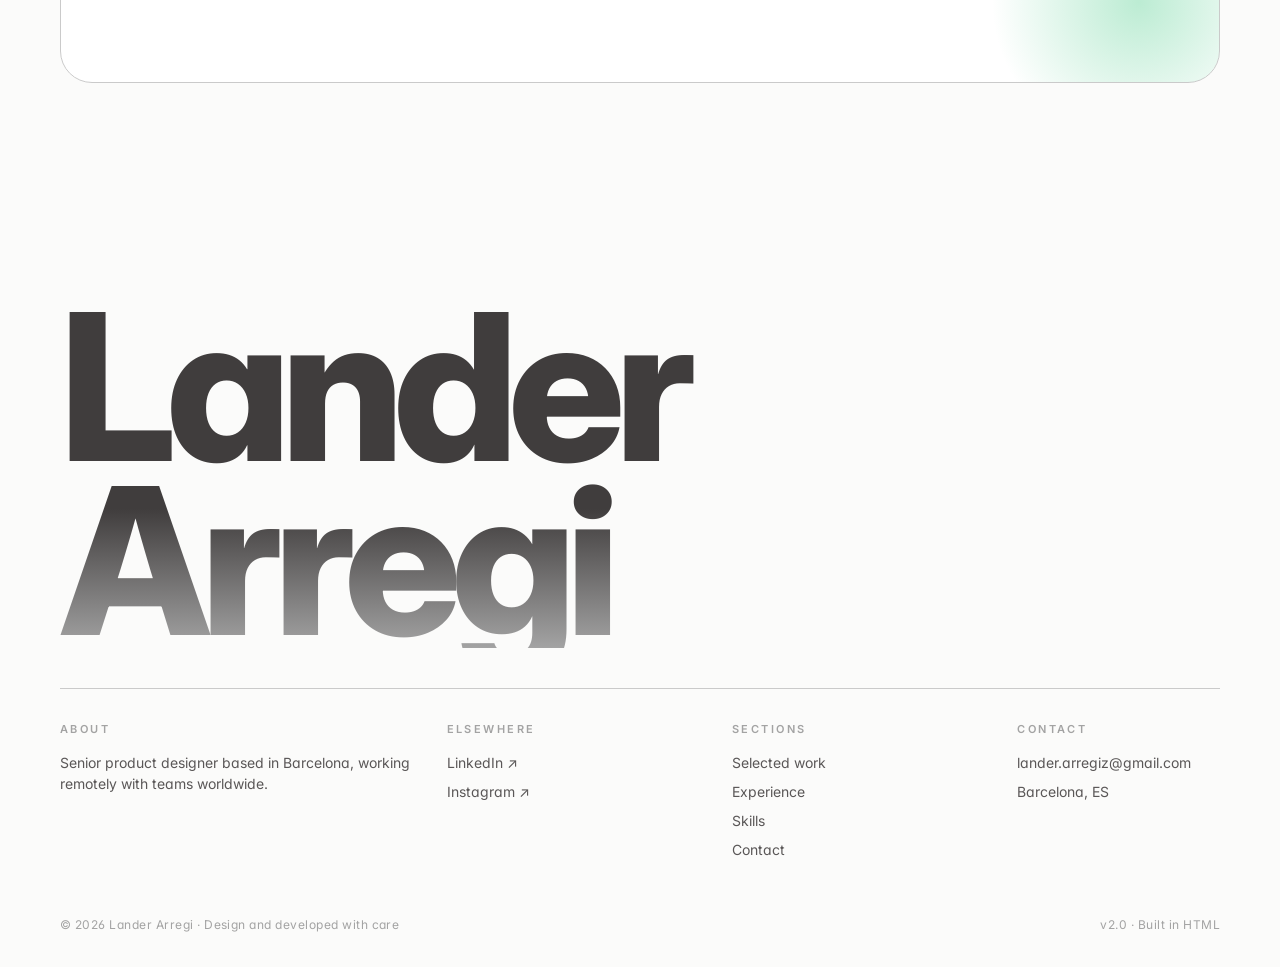
==== commit 365ddf13: "Add files via upload" ====
--- a/index.html
+++ b/index.html
@@ -822,7 +822,53 @@
 
 @media (max-width: 720px) {
   .lp-hoverlink__preview { display: none; }
-}
+  /* On touch/narrow screens the link becomes tap-to-view */
+  .lp-hoverlink { cursor: pointer; }
+}
+
+/* Tap-to-view lightbox (mobile fallback for the hover preview) */
+.lp-hoverlink__lightbox {
+  position: fixed; inset: 0; z-index: 300;
+  display: none; align-items: center; justify-content: center;
+  padding: 24px;
+  background: color-mix(in srgb, var(--bg) 62%, transparent);
+  -webkit-backdrop-filter: blur(10px); backdrop-filter: blur(10px);
+  opacity: 0;
+  transition: opacity var(--dur-base) var(--ease-out);
+}
+.lp-hoverlink__lightbox.is-open { display: flex; opacity: 1; }
+.lp-hoverlink__card {
+  position: relative;
+  width: min(440px, 86vw);
+  border-radius: 20px; overflow: hidden;
+  background: var(--surface);
+  border: 1px solid var(--border);
+  box-shadow: var(--shadow-card);
+  transform: translateY(14px) scale(0.98);
+  transition: transform var(--dur-base) var(--ease-out);
+}
+.lp-hoverlink__lightbox.is-open .lp-hoverlink__card { transform: none; }
+.lp-hoverlink__card img {
+  width: 100%; display: block;
+  aspect-ratio: 3 / 2; object-fit: cover;
+  background: var(--surface-alt);
+}
+.lp-hoverlink__cap {
+  padding: 13px 16px;
+  font-size: 13px; color: var(--fg-2);
+  letter-spacing: 0.01em;
+}
+.lp-hoverlink__close {
+  position: absolute; top: 12px; right: 12px;
+  width: 38px; height: 38px;
+  border: none; border-radius: 9999px;
+  background: rgba(0, 0, 0, 0.5); color: #fff;
+  display: inline-flex; align-items: center; justify-content: center;
+  cursor: pointer;
+  -webkit-backdrop-filter: blur(4px); backdrop-filter: blur(4px);
+  transition: background var(--dur-micro) var(--ease-out), transform var(--dur-micro) var(--ease-out);
+}
+.lp-hoverlink__close:hover { background: rgba(0, 0, 0, 0.72); transform: scale(1.06); }
 
 /* ============================================================
    About — personal section
@@ -1368,12 +1414,12 @@
               <div class="lp-project__kicker">02 · Tickmill</div>
               <h3 class="lp-project__headline">Bringing transparency to premium trading products.</h3>
               <div class="lp-project__tags"><span class="lp-chip">Clickable Prototype</span><span class="lp-chip">UX</span><span class="lp-chip">UI</span></div>
-              <a class="lp-sticky__cta" href="#tickmill">
+              <a class="lp-sticky__cta" href="work/tickmill.html">
                 View case study
                 <span class="lp-sticky__cta-arrow"><svg width="12" height="12" viewBox="0 0 24 24" fill="none" stroke="currentColor" stroke-width="1.8" stroke-linecap="round" stroke-linejoin="round" aria-hidden="true"><path d="M5 12h14M13 6l6 6-6 6"></path></svg></span>
               </a>
             </div>
-            <a class="lp-project__media" href="#tickmill" aria-label="Open Tickmill">
+            <a class="lp-project__media" href="work/tickmill.html" aria-label="Open Tickmill">
               <img src="assets/project-justride-1.png" alt="Tickmill preview" loading="lazy">
             </a>
           </article>
@@ -1383,12 +1429,12 @@
               <div class="lp-project__kicker">03 · Hubpay</div>
               <h3 class="lp-project__headline">Sending money abroad — without the friction or the fees.</h3>
               <div class="lp-project__tags"><span class="lp-chip">UX</span><span class="lp-chip">UI</span><span class="lp-chip">Design System</span><span class="lp-chip">Prototype</span></div>
-              <a class="lp-sticky__cta" href="#hubpay">
+              <a class="lp-sticky__cta" href="work/hubpay.html">
                 View case study
                 <span class="lp-sticky__cta-arrow"><svg width="12" height="12" viewBox="0 0 24 24" fill="none" stroke="currentColor" stroke-width="1.8" stroke-linecap="round" stroke-linejoin="round" aria-hidden="true"><path d="M5 12h14M13 6l6 6-6 6"></path></svg></span>
               </a>
             </div>
-            <a class="lp-project__media" href="#hubpay" aria-label="Open Hubpay">
+            <a class="lp-project__media" href="work/hubpay.html" aria-label="Open Hubpay">
               <img src="assets/project-hubpay-1.png" alt="Hubpay preview" loading="lazy">
             </a>
           </article>
@@ -1398,12 +1444,12 @@
               <div class="lp-project__kicker">04 · ACE for Unions</div>
               <h3 class="lp-project__headline">Digitizing trade work for labor unions.</h3>
               <div class="lp-project__tags"><span class="lp-chip">User Testing</span><span class="lp-chip">Wireframing</span><span class="lp-chip">Design System</span></div>
-              <a class="lp-sticky__cta" href="#ace">
+              <a class="lp-sticky__cta" href="work/ace.html">
                 View case study
                 <span class="lp-sticky__cta-arrow"><svg width="12" height="12" viewBox="0 0 24 24" fill="none" stroke="currentColor" stroke-width="1.8" stroke-linecap="round" stroke-linejoin="round" aria-hidden="true"><path d="M5 12h14M13 6l6 6-6 6"></path></svg></span>
               </a>
             </div>
-            <a class="lp-project__media" href="#ace" aria-label="Open ACE for Unions">
+            <a class="lp-project__media" href="work/ace.html" aria-label="Open ACE for Unions">
               <img src="assets/project-hubpay-2.png" alt="ACE for Unions preview" loading="lazy">
             </a>
           </article>
@@ -1486,11 +1532,12 @@
 
         <div class="lp-about__grid">
           <div class="lp-about__copy lp-reveal">
-            <h2 class="lp-about__h">I grew up by the Bay of Biscay, learned the craft in Tallinn, and now design from Barcelona.</h2>
+            <h2 class="lp-about__h">User centered approach and scalable design files is my way to go</h2>
             <div class="lp-about__body">
-              <p>I was born in the beautiful coast city of <span class="lp-hoverlink" role="text" data-preview="https://images.unsplash.com/photo-1591129841117-3adfd313e34f?w=1400&q=80&auto=format&fit=crop">San Sebastián</span>, on the northern coast of Spain. The place where I did most of my studies and where I grew a deep love for gastronomy, nature, and Basque culture.</p>
-              <p>I'm a product designer — Basque by birth, shaped by seven winters in Estonia. I came to design through curiosity about how people actually use the things we build for them, and I've stayed because that question never stops being interesting.</p>
-              <p>My practice leans on research, data, and quiet iteration. I'd rather watch five people stumble through a flow than argue about a button colour. The work that lands well usually starts boring and ends obvious.</p>
+              <p>I was born in the beautiful coast city of <span class="lp-hoverlink" role="text" data-preview="https://images.unsplash.com/photo-1594305548608-df04461f1b28?w=1400&q=80&auto=format&fit=crop">San Sebastián</span>, on the northern coast of Spain. The place where I did most of my studies and where I grew a deep love for gastronomy, nature, and Basque culture.</p>
+              <p>I'm a user-centred focus designer with a large experience in different projects and companies. My design process involves user research, analysis of data and usability testing, and collaborating with multi discipline teams in agile and iterative processes and methodologies.</p>
+              <p>My practice leans on research, data, and iteration. I've worked with startups and established companies, shaping products that are both intuitive and scalable.</p>
+              <p>I can highlight my mobile design experience as I have been taking part in different projects involving both Hybrid and Native applications. I'm also experienced working with web platforms and having direct communication with Front-End developers and QA engineers, leading the design decisions and process.</p>
               <p>Outside of work I climb, hike, and shoot photo and video — slow hobbies that reward patience. They keep me honest about how long good things actually take.</p>
             </div>
           </div>
@@ -1541,13 +1588,13 @@
       <div class="lp-wrap">
         <div class="lp-contact lp-reveal">
           <span class="lp-kicker">Get in touch</span>
-          <h2 class="lp-contact__h">Have a product you'd like to make people love?</h2>
+          <h2 class="lp-contact__h">Have a product challenge in mind? Let's connect.</h2>
           <div class="lp-contact__row">
-            <a class="lp-contact__btn" href="mailto:hello@larregi.com">
-              hello@larregi.com
+            <a class="lp-contact__btn" href="mailto:lander.arregiz@gmail.com">
+              lander.arregiz@gmail.com
               <span class="lp-contact__btn-arrow"><svg width="14" height="14" viewBox="0 0 24 24" fill="none" stroke="currentColor" stroke-width="1.8" stroke-linecap="round" stroke-linejoin="round" aria-hidden="true"><path d="M7 17L17 7M8 7h9v9"></path></svg></span>
             </a>
-            <a class="lp-contact__ghost" href="#cv">
+            <a class="lp-contact__ghost" href="https://drive.google.com/file/d/1AiaY1QgstSIDK9KJFj8hefALH-GGYWgl/view" target="_blank" rel="noopener noreferrer">
               Download CV
               <svg width="14" height="14" viewBox="0 0 24 24" fill="none" stroke="currentColor" stroke-width="1.8" stroke-linecap="round" stroke-linejoin="round" aria-hidden="true"><path d="M5 12h14M13 6l6 6-6 6"></path></svg>
             </a>
@@ -1563,13 +1610,12 @@
         <div class="lp-footer__row">
           <div class="lp-footer__col">
             <h5>About</h5>
-            <p>Senior product designer based in Tallinn, working remotely with teams worldwide.</p>
+            <p>Senior product designer based in Barcelona, working remotely with teams worldwide.</p>
           </div>
           <div class="lp-footer__col">
             <h5>Elsewhere</h5>
-            <a href="#linkedin">LinkedIn ↗</a>
-            <a href="#dribbble">Dribbble ↗</a>
-            <a href="#read">Read.cv ↗</a>
+            <a href="https://www.linkedin.com/" target="_blank" rel="noopener noreferrer">LinkedIn ↗</a>
+            <a href="https://instagram.com/larregi" target="_blank" rel="noopener noreferrer">Instagram ↗</a>
           </div>
           <div class="lp-footer__col">
             <h5>Sections</h5>
@@ -1580,12 +1626,12 @@
           </div>
           <div class="lp-footer__col">
             <h5>Contact</h5>
-            <a href="mailto:hello@larregi.com">hello@larregi.com</a>
-            <p>Tallinn, EE</p>
+            <a href="mailto:lander.arregiz@gmail.com">lander.arregiz@gmail.com</a>
+            <p>Barcelona, ES</p>
           </div>
         </div>
         <div class="lp-footer__base">
-          <span>© 2026 Lander Arregi · Redesigned with care</span>
+          <span>© 2026 Lander Arregi · Design and developed with care</span>
           <span>v2.0 · Built in HTML</span>
         </div>
       </div>
@@ -1677,6 +1723,45 @@
         link.addEventListener('mousemove', function (e) { place(e.clientX, e.clientY); });
         link.addEventListener('mouseleave', function () { preview.classList.remove('is-on'); });
       });
+
+      // --- Tap-to-view lightbox (shown when the hover preview is suppressed on narrow screens) ---
+      var lightbox = document.createElement('div');
+      lightbox.className = 'lp-hoverlink__lightbox';
+      lightbox.innerHTML =
+        '<div class="lp-hoverlink__card" role="dialog" aria-modal="true" aria-label="Image preview">' +
+          '<button type="button" class="lp-hoverlink__close" aria-label="Close preview">' +
+            '<svg width="16" height="16" viewBox="0 0 24 24" fill="none" stroke="currentColor" stroke-width="2" stroke-linecap="round" stroke-linejoin="round" aria-hidden="true"><path d="M18 6 6 18M6 6l12 12"></path></svg>' +
+          '</button>' +
+          '<img alt="">' +
+          '<div class="lp-hoverlink__cap"></div>' +
+        '</div>';
+      document.body.appendChild(lightbox);
+      var lbImg = lightbox.querySelector('img');
+      var lbCap = lightbox.querySelector('.lp-hoverlink__cap');
+      var lbClose = lightbox.querySelector('.lp-hoverlink__close');
+
+      function openLightbox(src, caption) {
+        if (lbImg.getAttribute('src') !== src) lbImg.setAttribute('src', src);
+        lbCap.textContent = caption || '';
+        lightbox.classList.add('is-open');
+        document.body.style.overflow = 'hidden';
+      }
+      function closeLightbox() {
+        lightbox.classList.remove('is-open');
+        document.body.style.overflow = '';
+      }
+      lbClose.addEventListener('click', closeLightbox);
+      lightbox.addEventListener('click', function (e) { if (e.target === lightbox) closeLightbox(); });
+      document.addEventListener('keydown', function (e) { if (e.key === 'Escape') closeLightbox(); });
+
+      links.forEach(function (link) {
+        link.addEventListener('click', function () {
+          // Only act as a tap-target when the cursor-following preview is hidden
+          if (window.matchMedia('(max-width: 720px)').matches) {
+            openLightbox(link.getAttribute('data-preview'), link.textContent.trim());
+          }
+        });
+      });
     }
   })();
   </script>
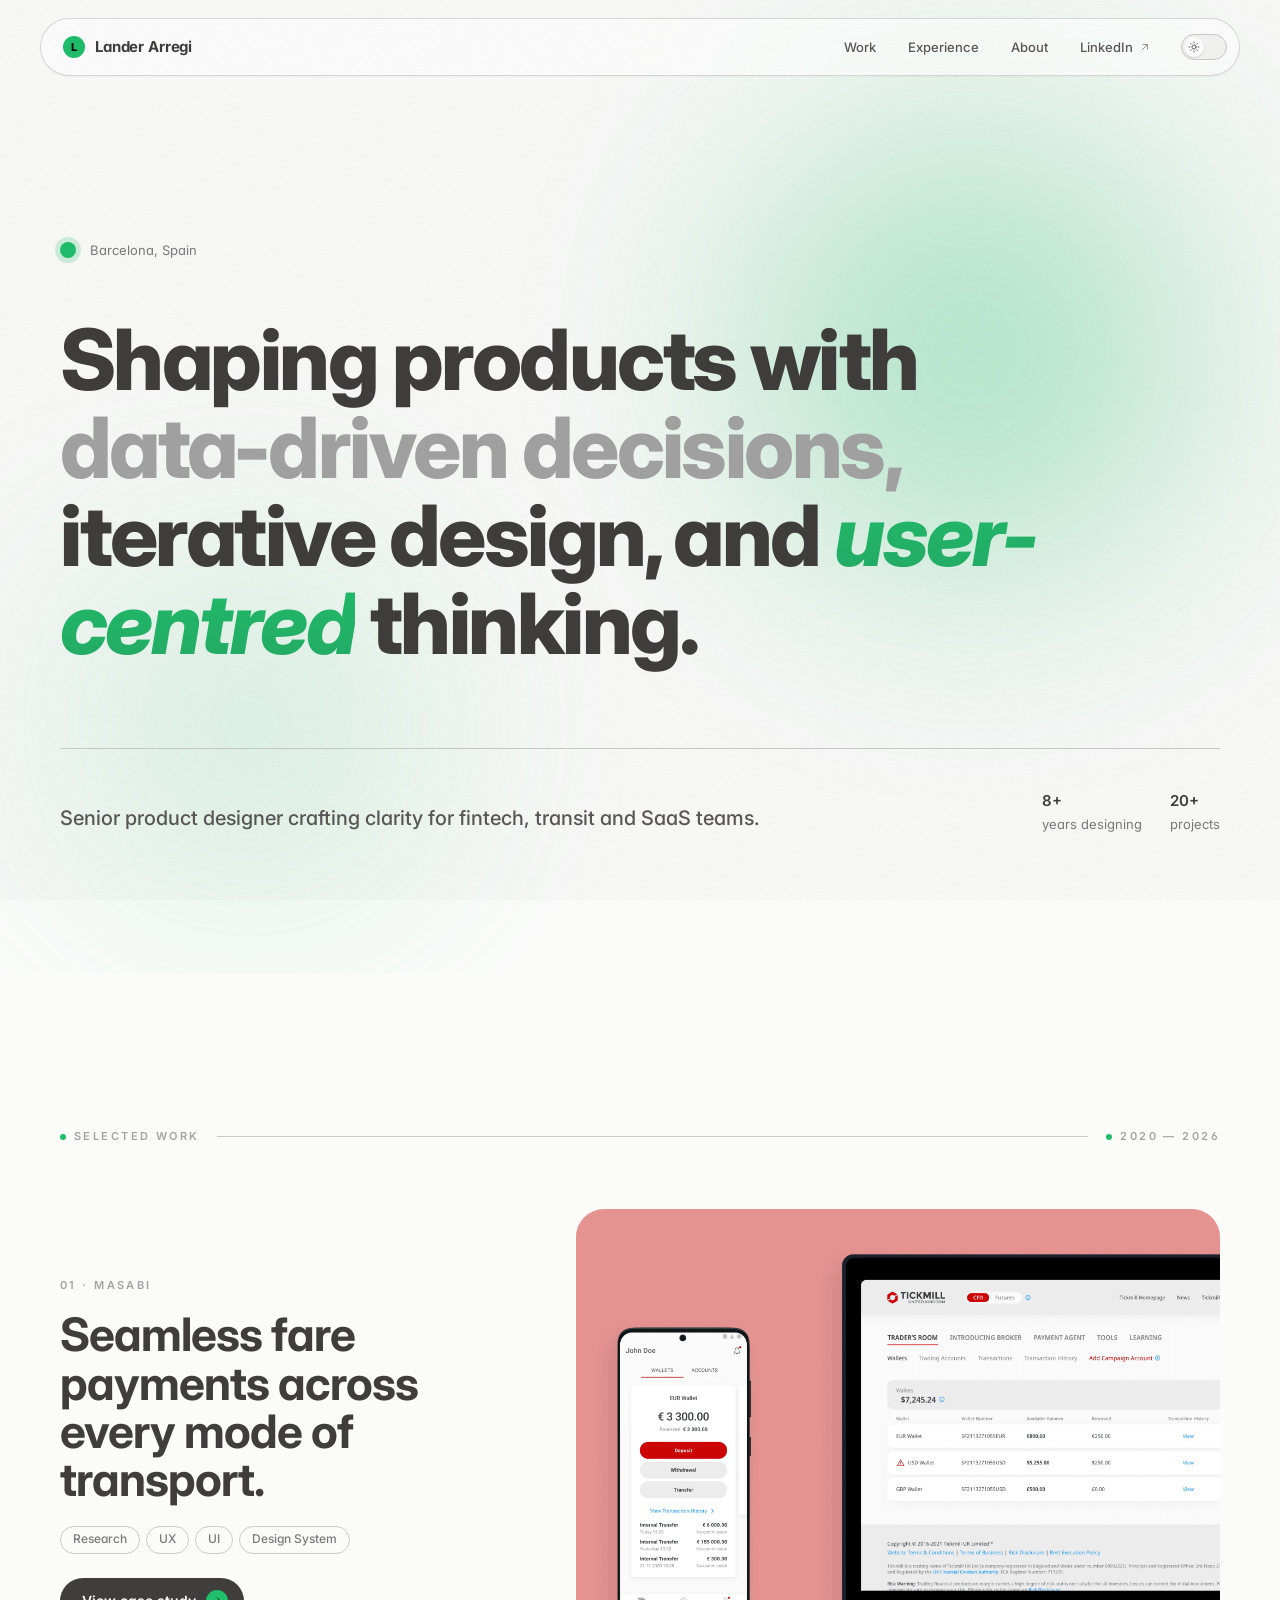
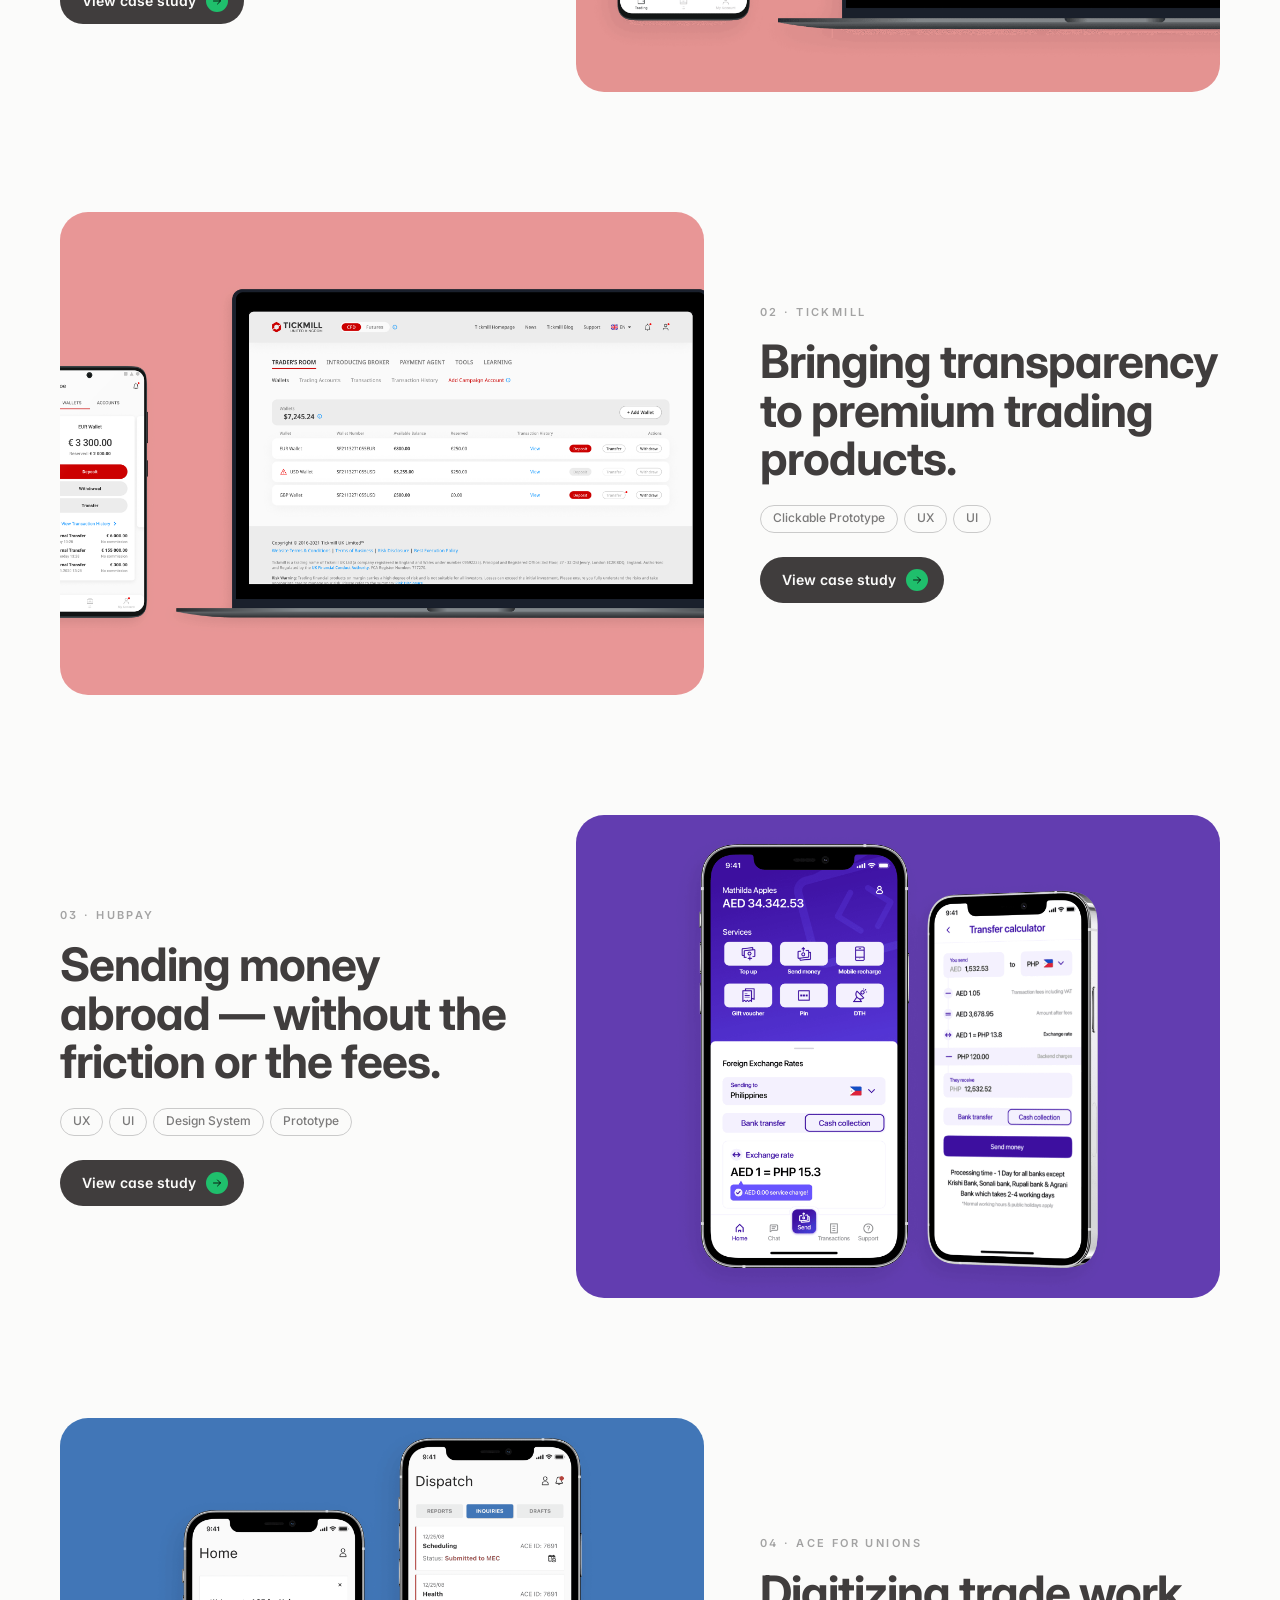
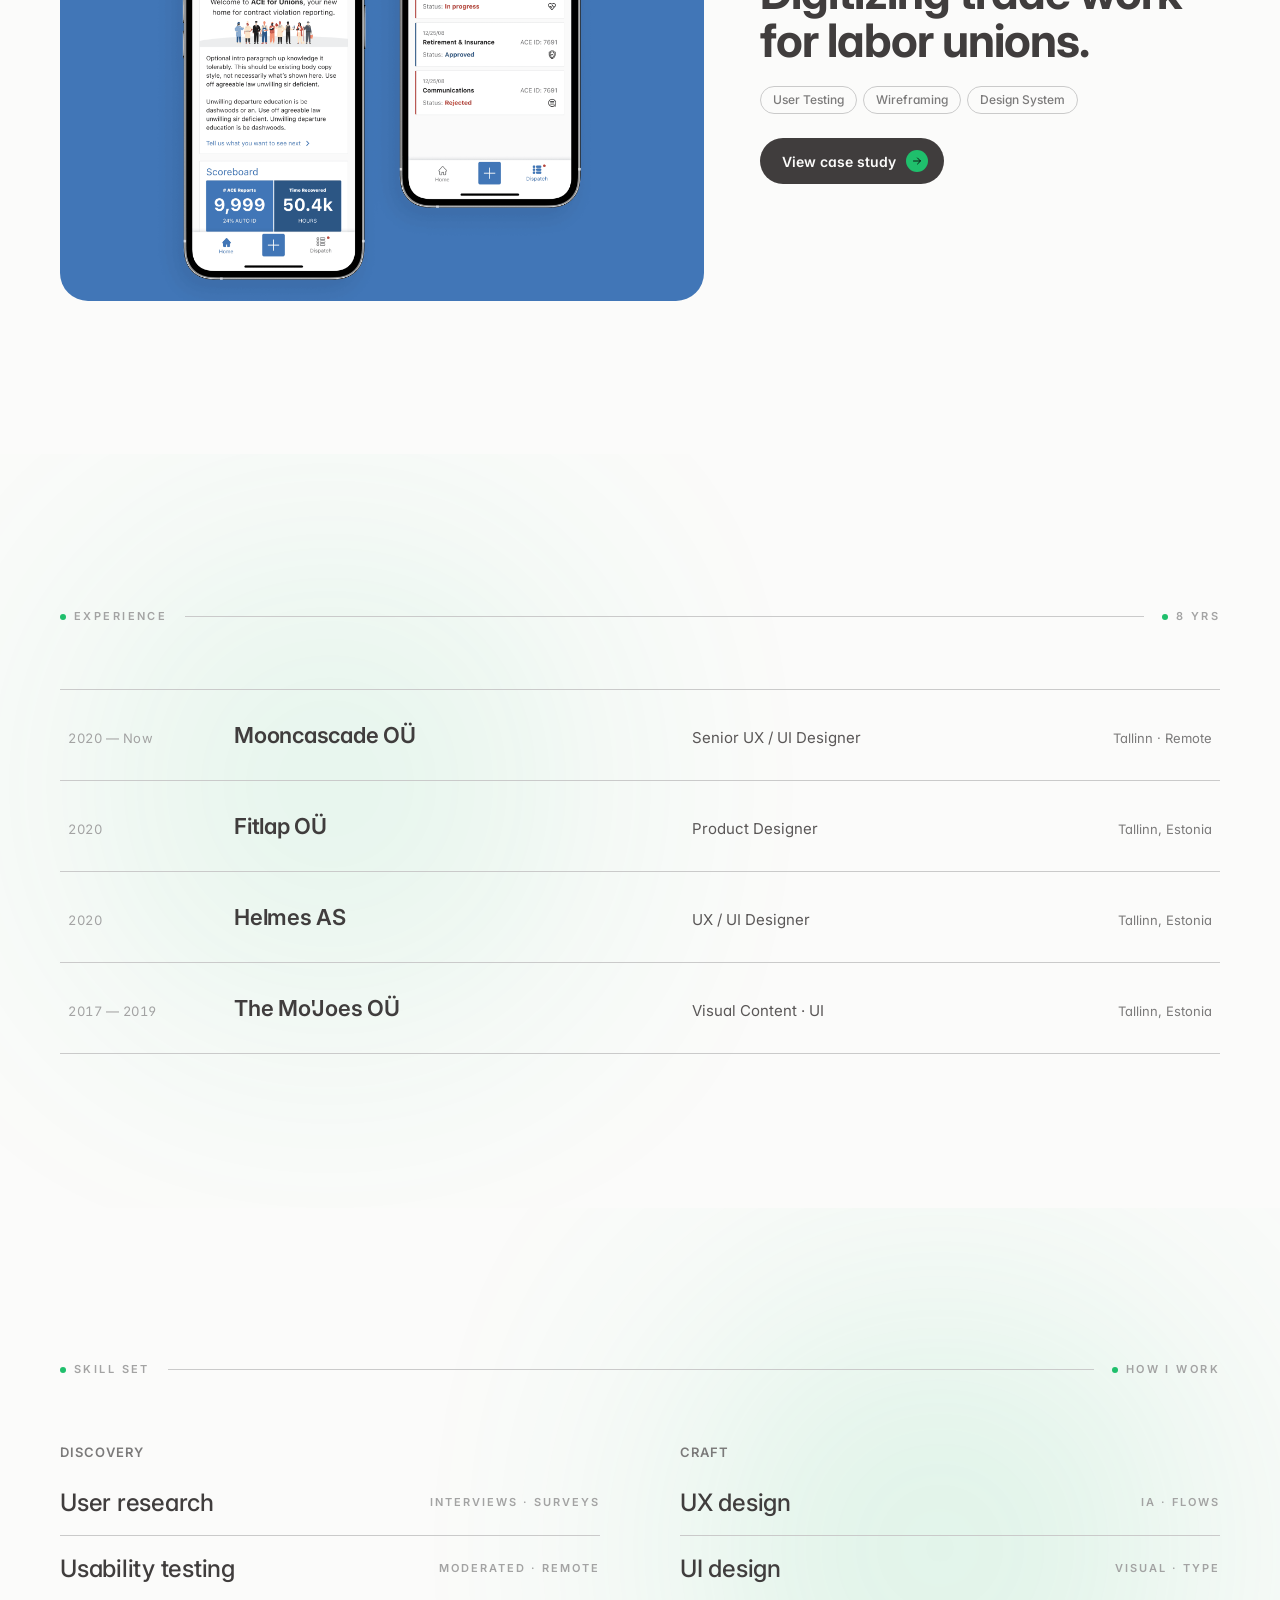
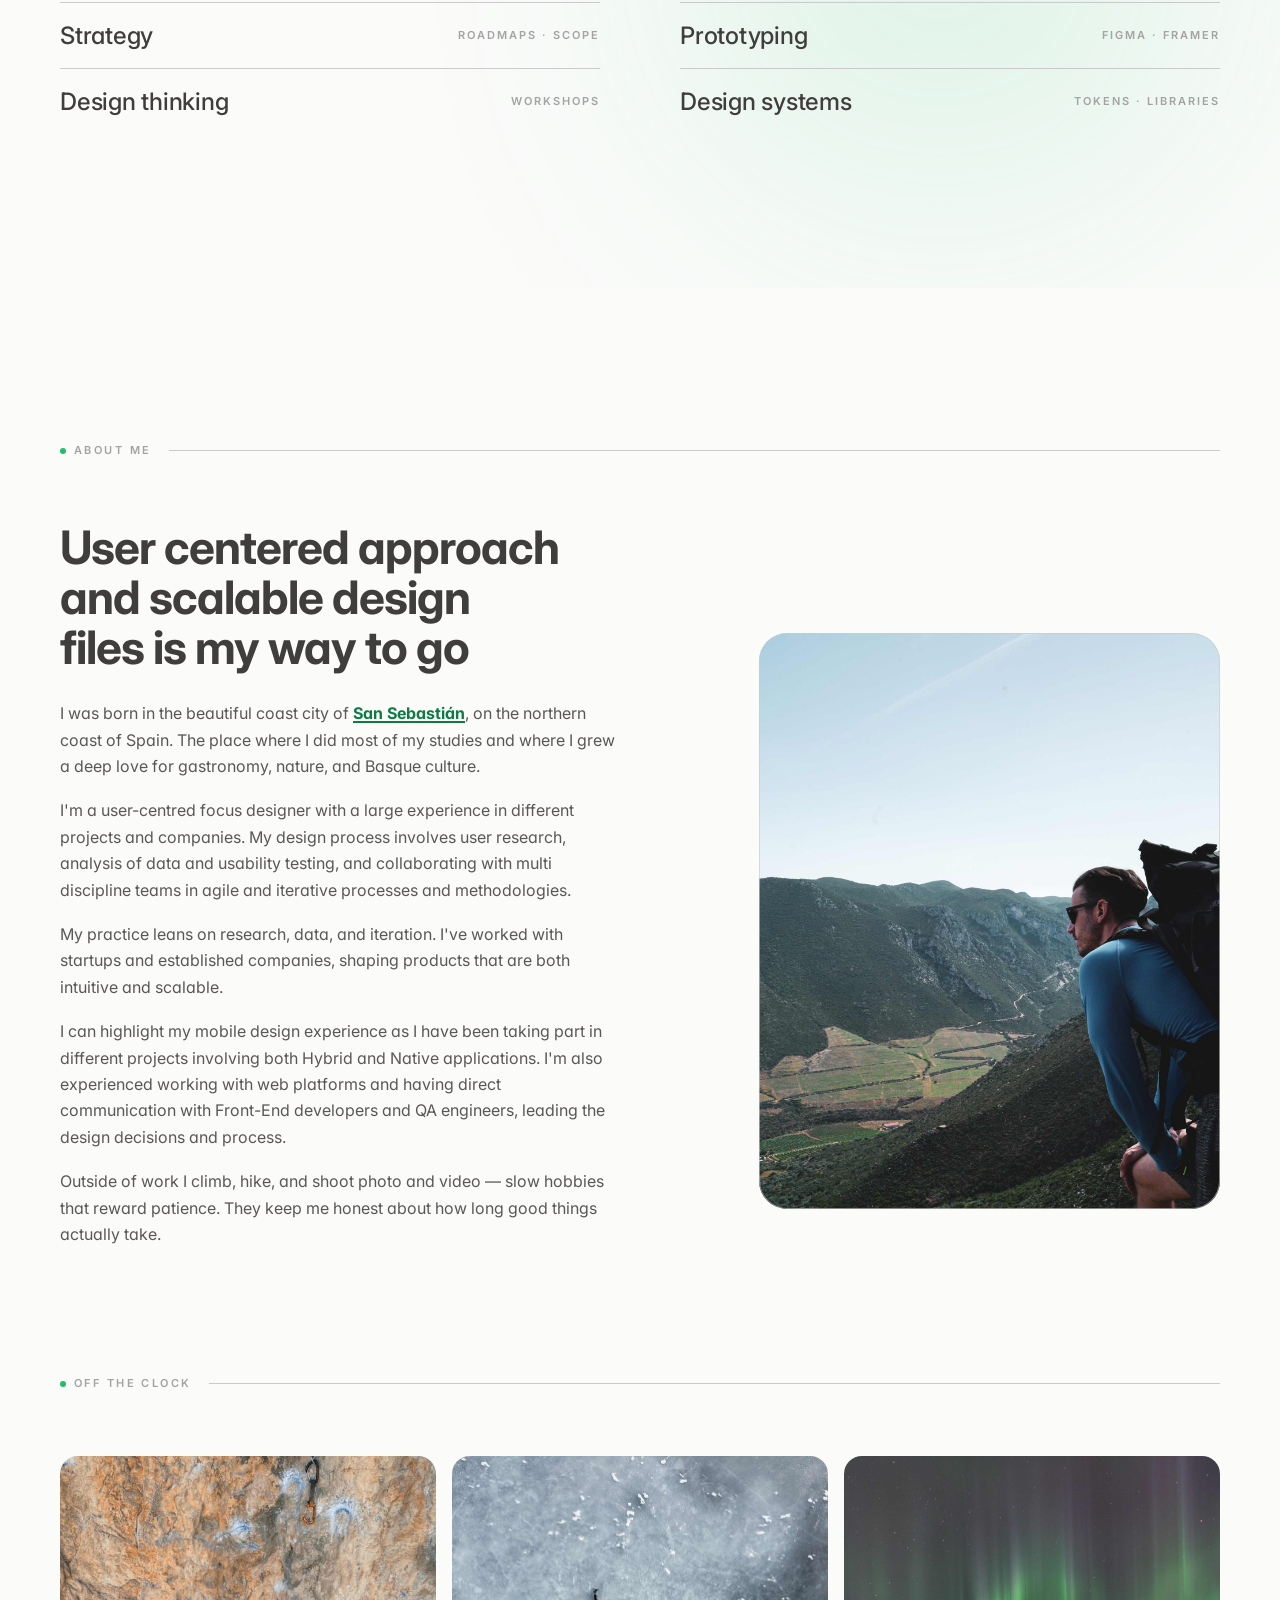
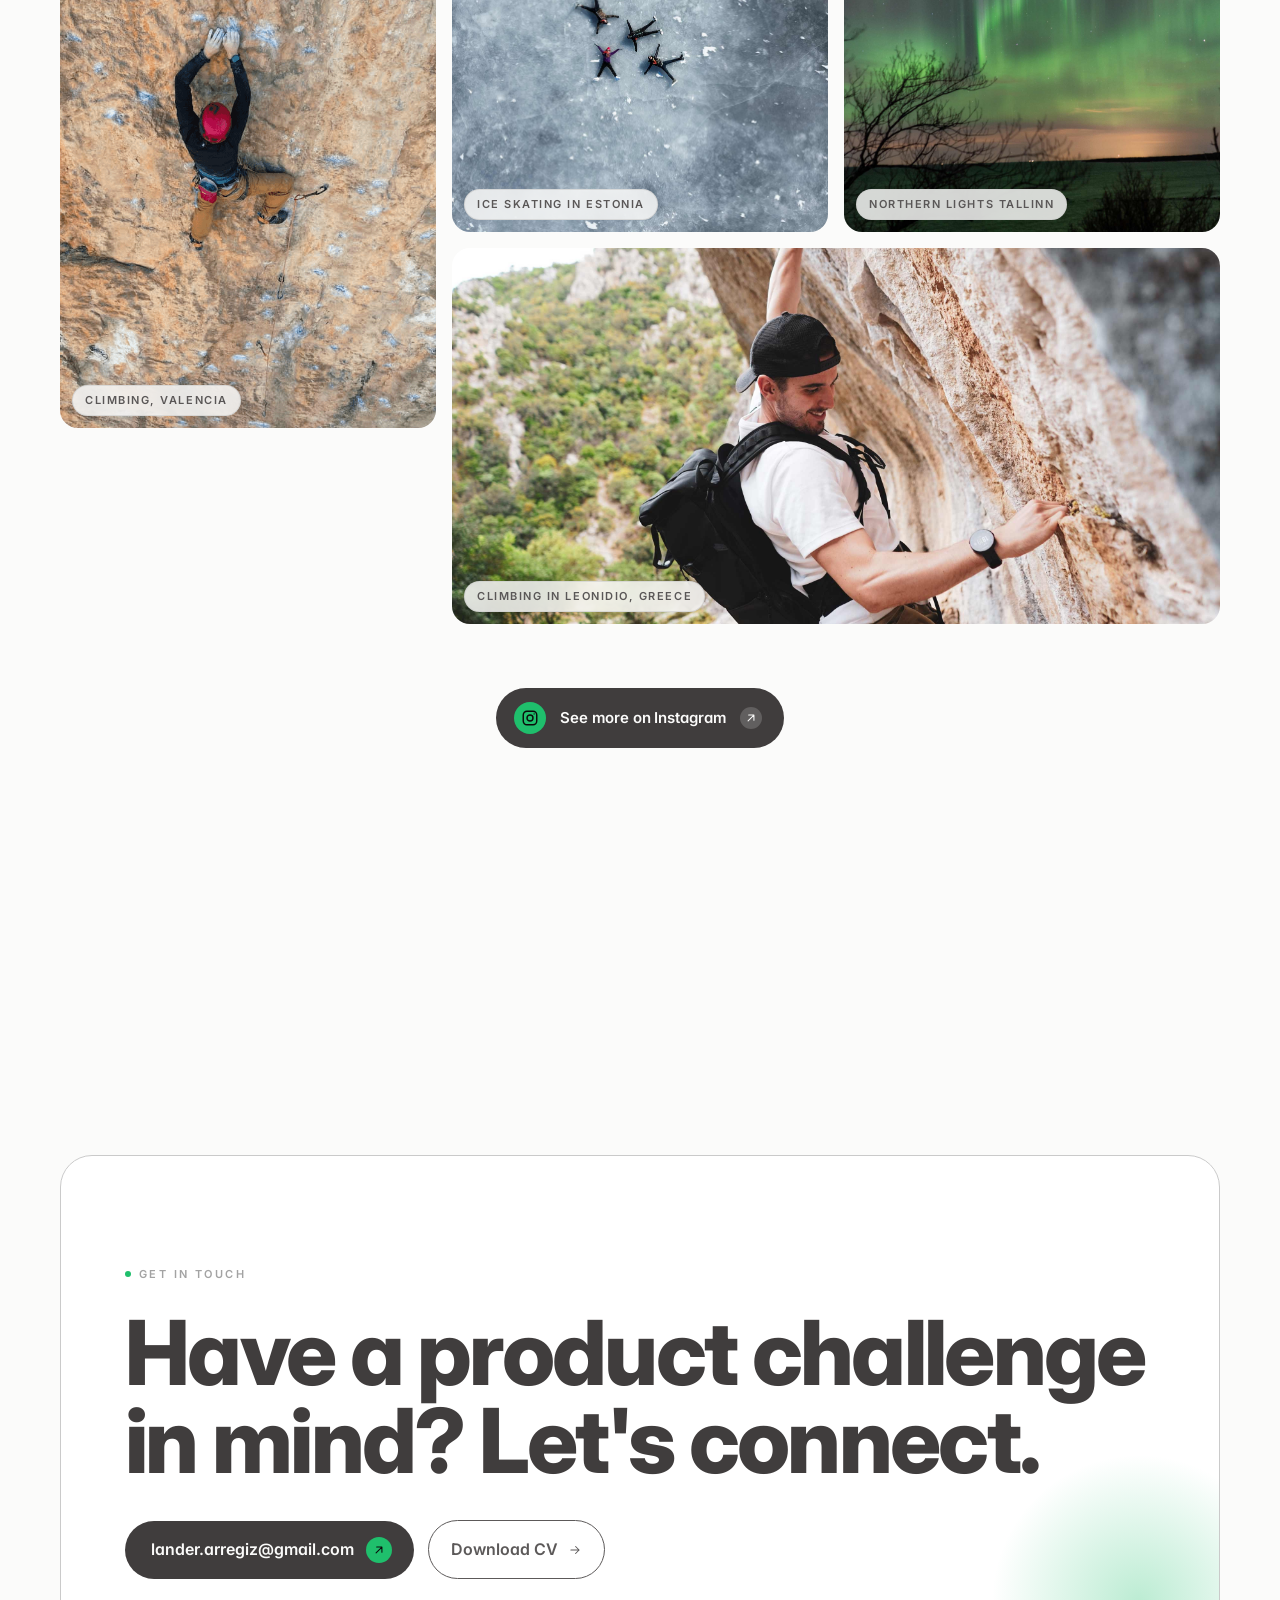
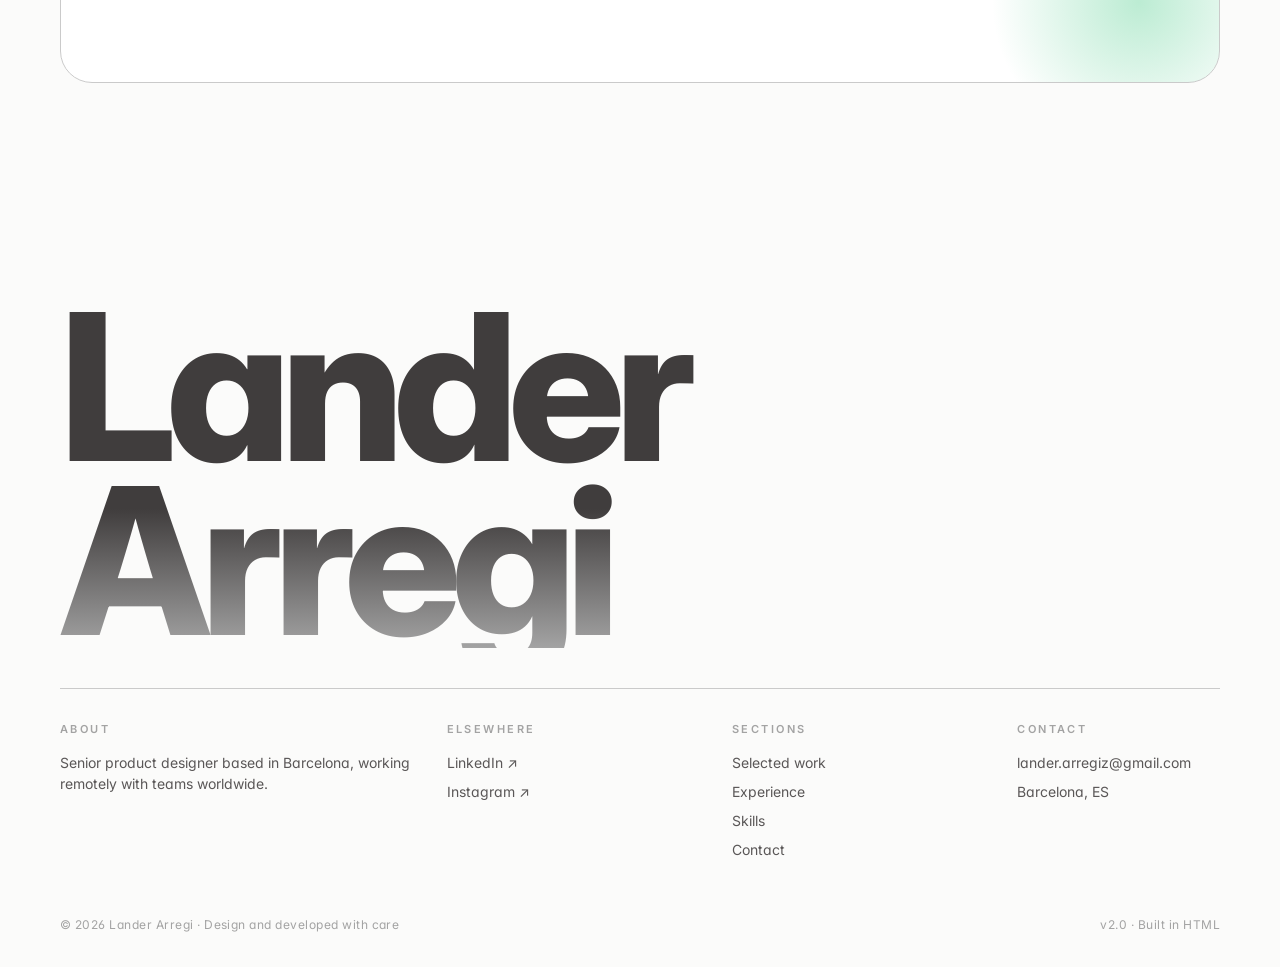
==== commit 35cf7974: "Add files via upload" ====
--- a/index.html
+++ b/index.html
@@ -743,6 +743,8 @@
 }
 .lp-project__media img { width: 100%; height: 100%; object-fit: cover; display: block; transition: transform 600ms var(--ease-out); }
 .lp-project__media:hover img { transform: scale(1.04); }
+.lp-project__media--tickmill { background: rgba(204, 0, 0, 0.40); }
+:root[data-theme="dark"] .lp-project__media--tickmill { background: rgba(180, 0, 0, 0.30); }
 @media (max-width: 800px) {
   .lp-project, .lp-project--flip { grid-template-columns: 1fr; gap: 22px; }
 }
@@ -1419,8 +1421,8 @@
                 <span class="lp-sticky__cta-arrow"><svg width="12" height="12" viewBox="0 0 24 24" fill="none" stroke="currentColor" stroke-width="1.8" stroke-linecap="round" stroke-linejoin="round" aria-hidden="true"><path d="M5 12h14M13 6l6 6-6 6"></path></svg></span>
               </a>
             </div>
-            <a class="lp-project__media" href="work/tickmill.html" aria-label="Open Tickmill">
-              <img src="assets/project-justride-1.png" alt="Tickmill preview" loading="lazy">
+            <a class="lp-project__media lp-project__media--tickmill" href="work/tickmill.html" aria-label="Open Tickmill">
+              <img src="assets/project-tickmill-hero.png" alt="Tickmill preview" loading="lazy">
             </a>
           </article>
 
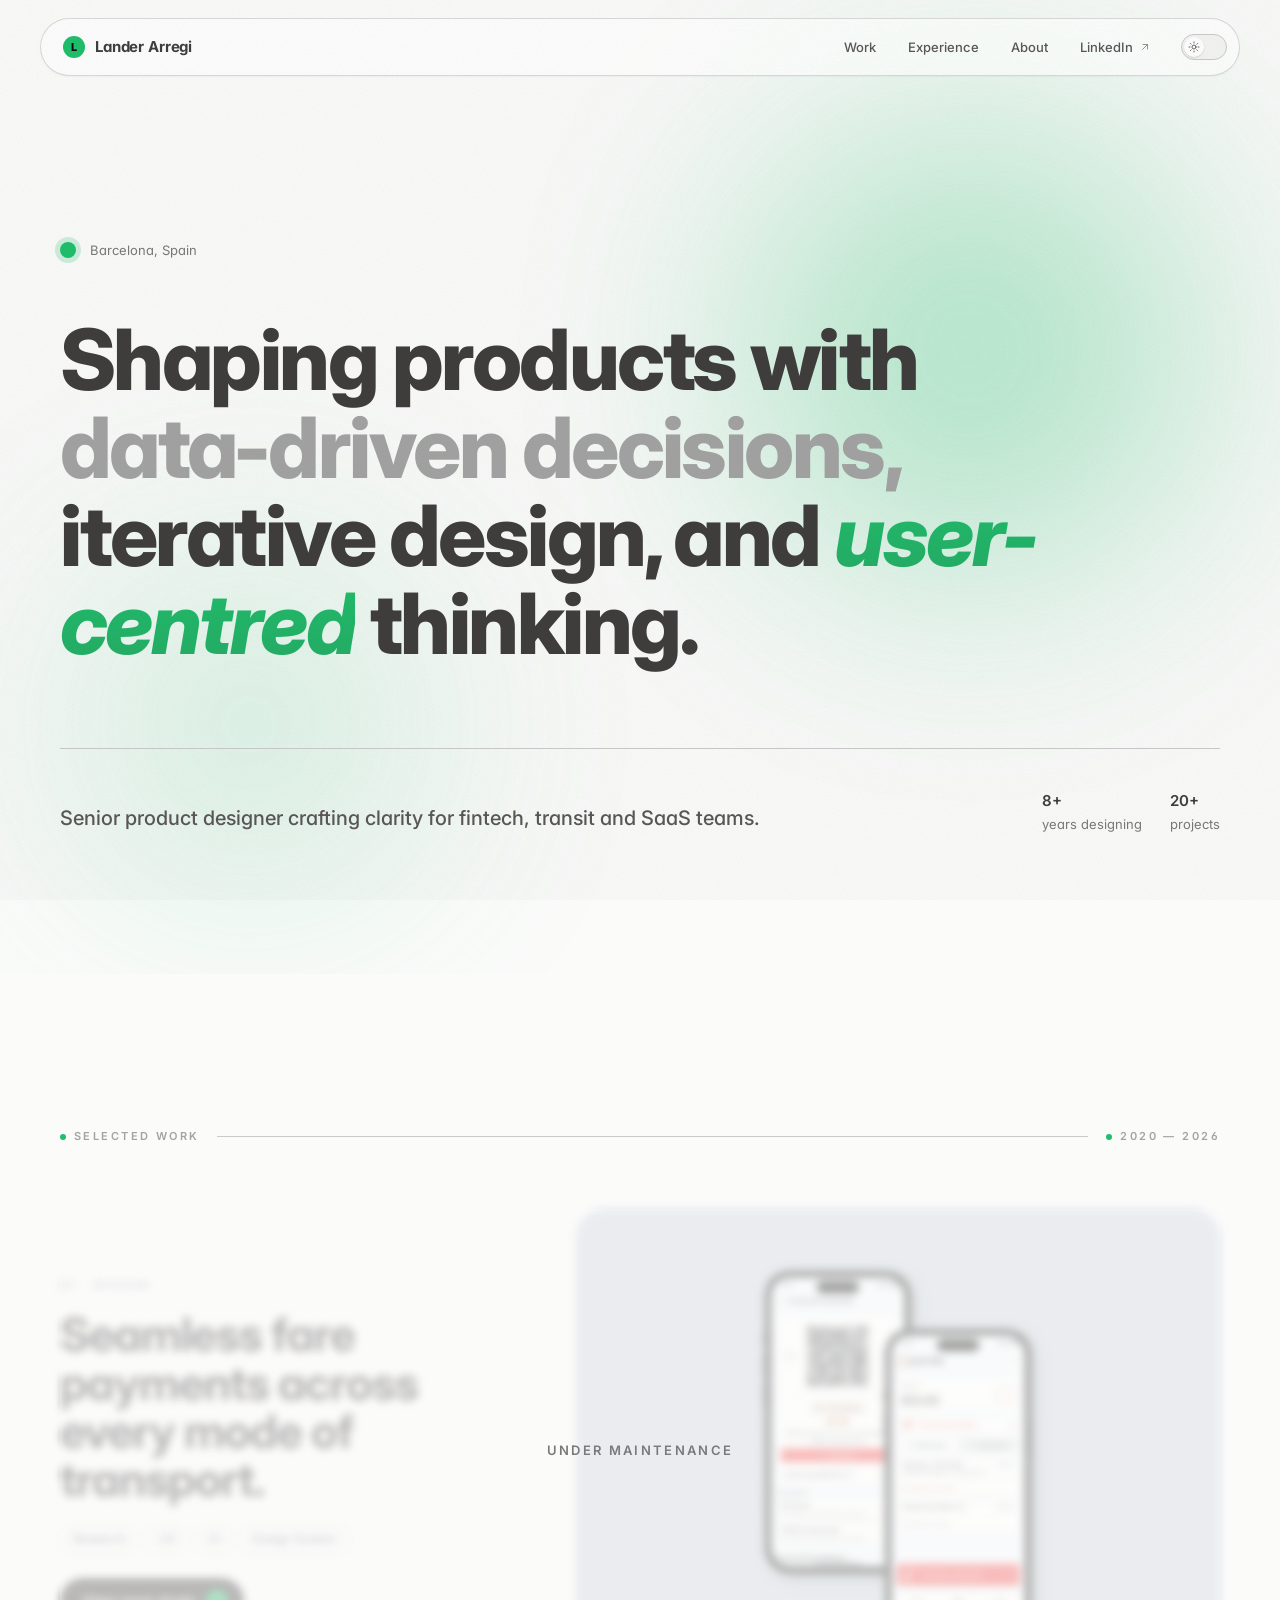
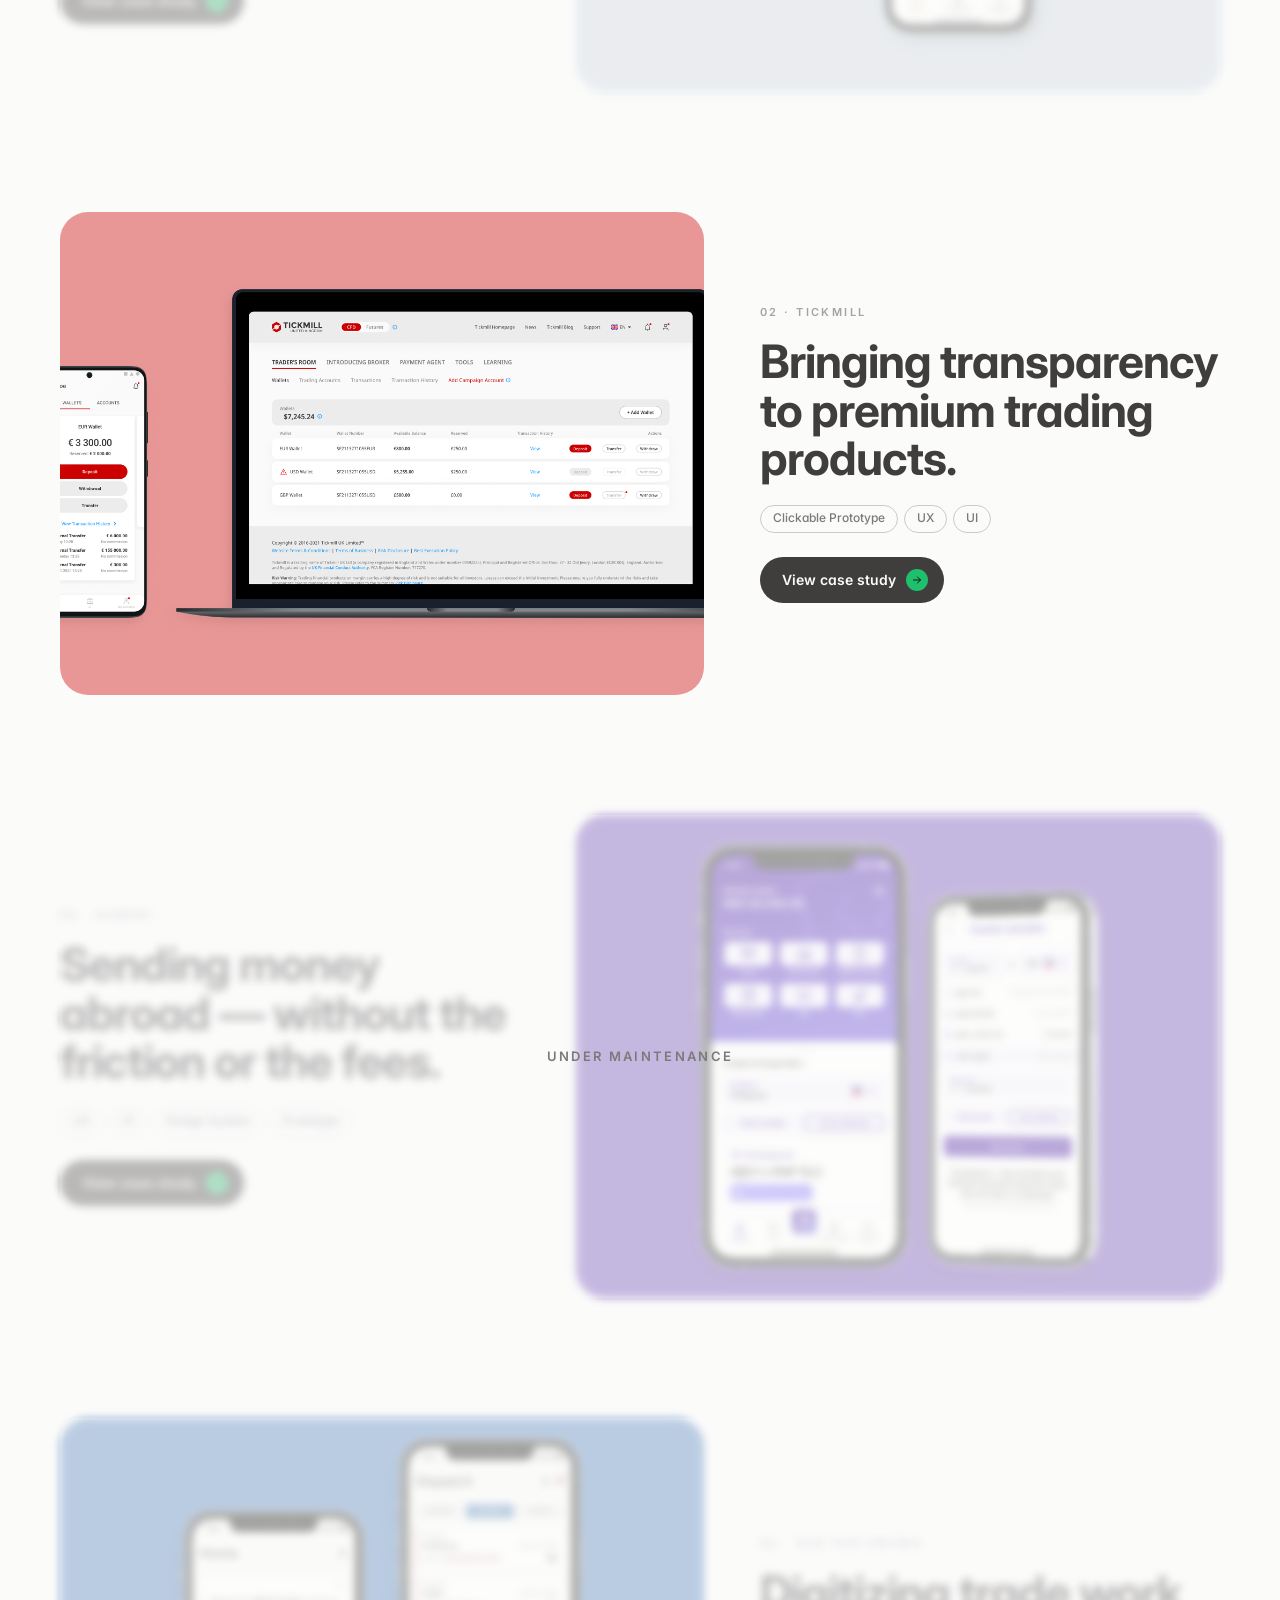
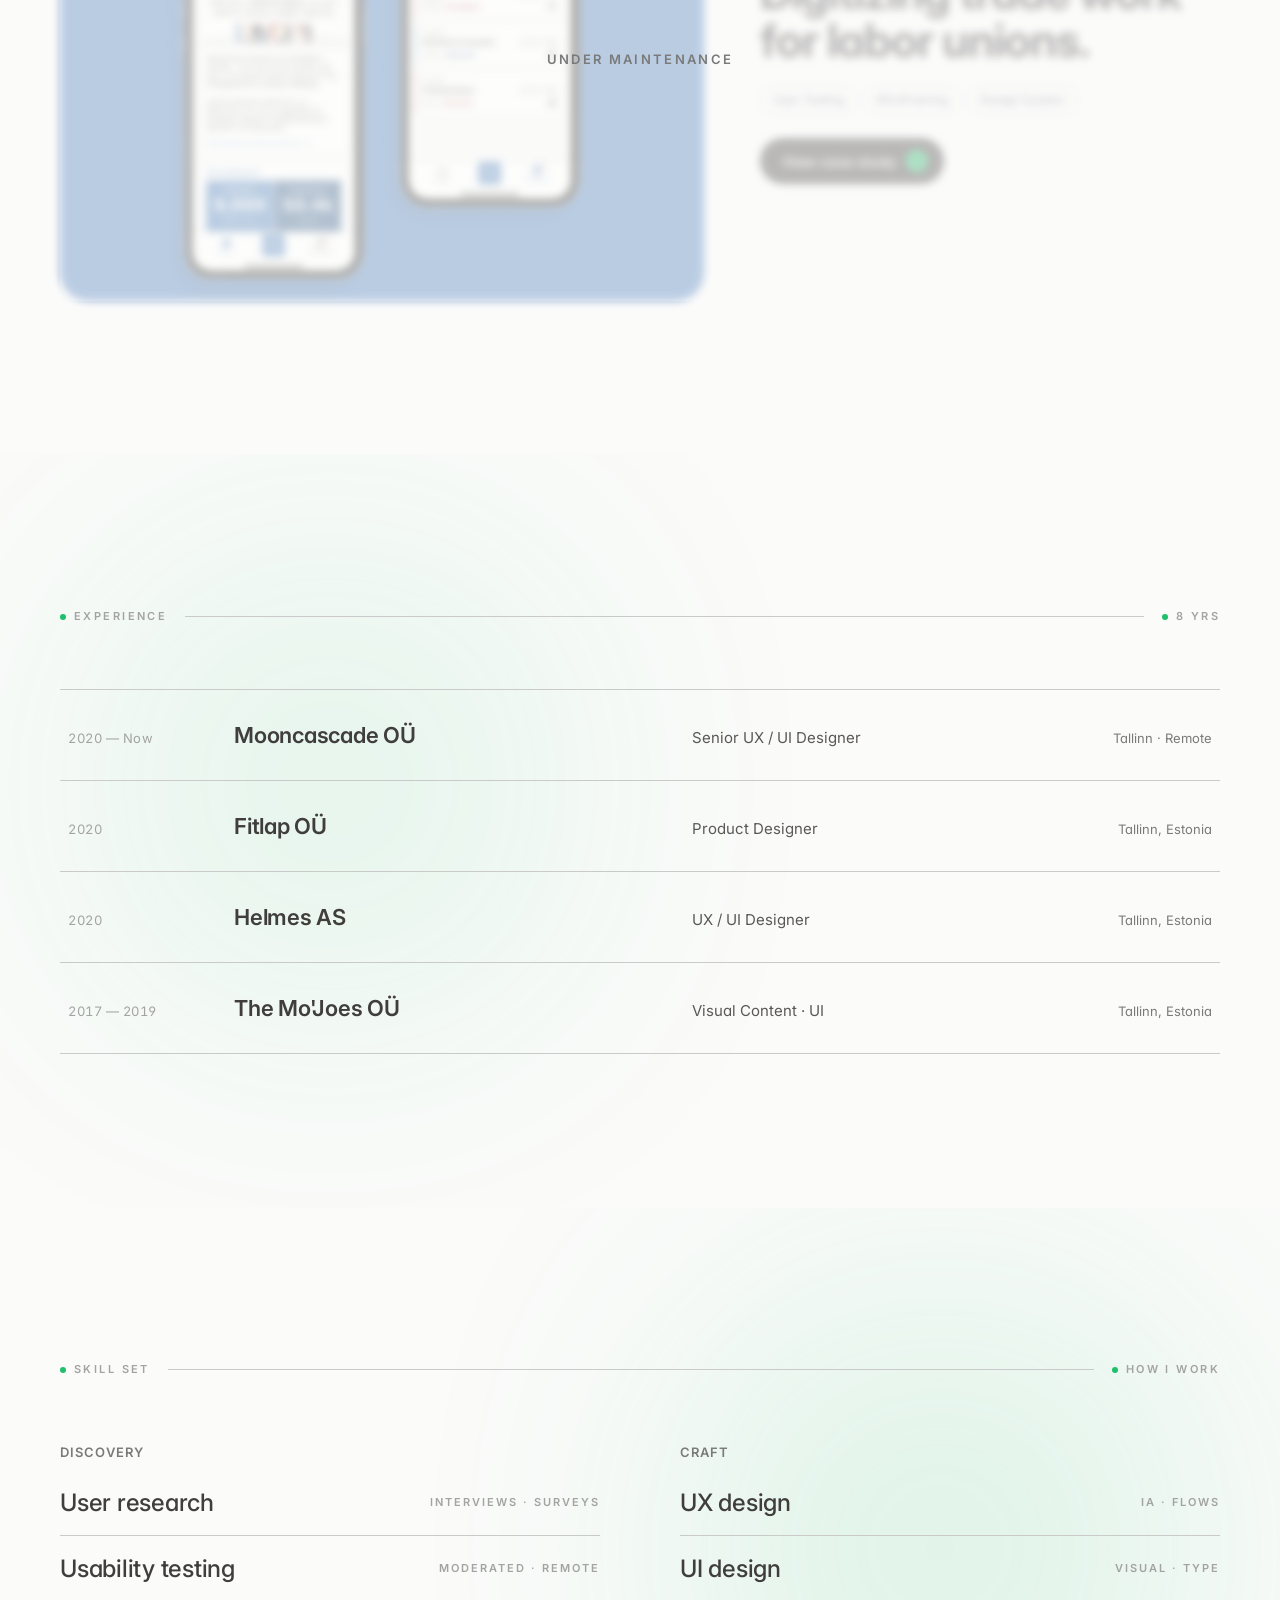
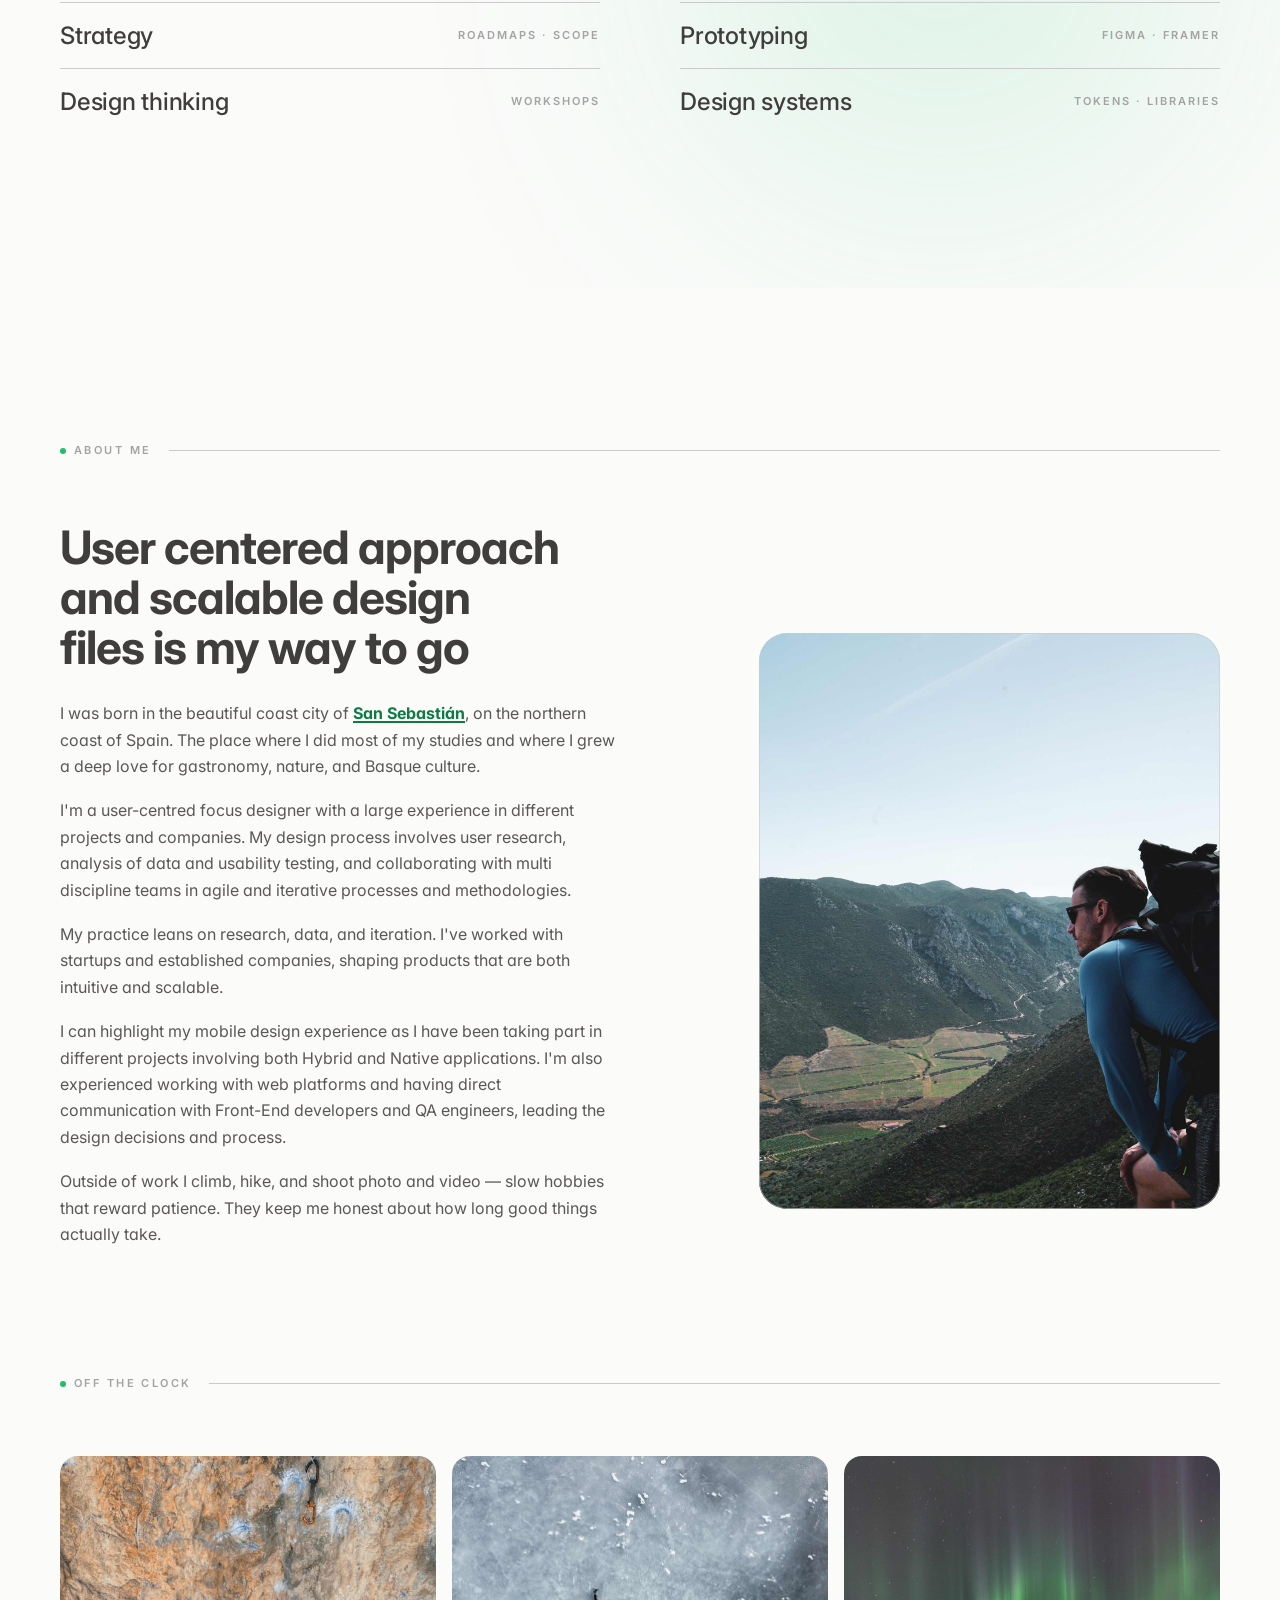
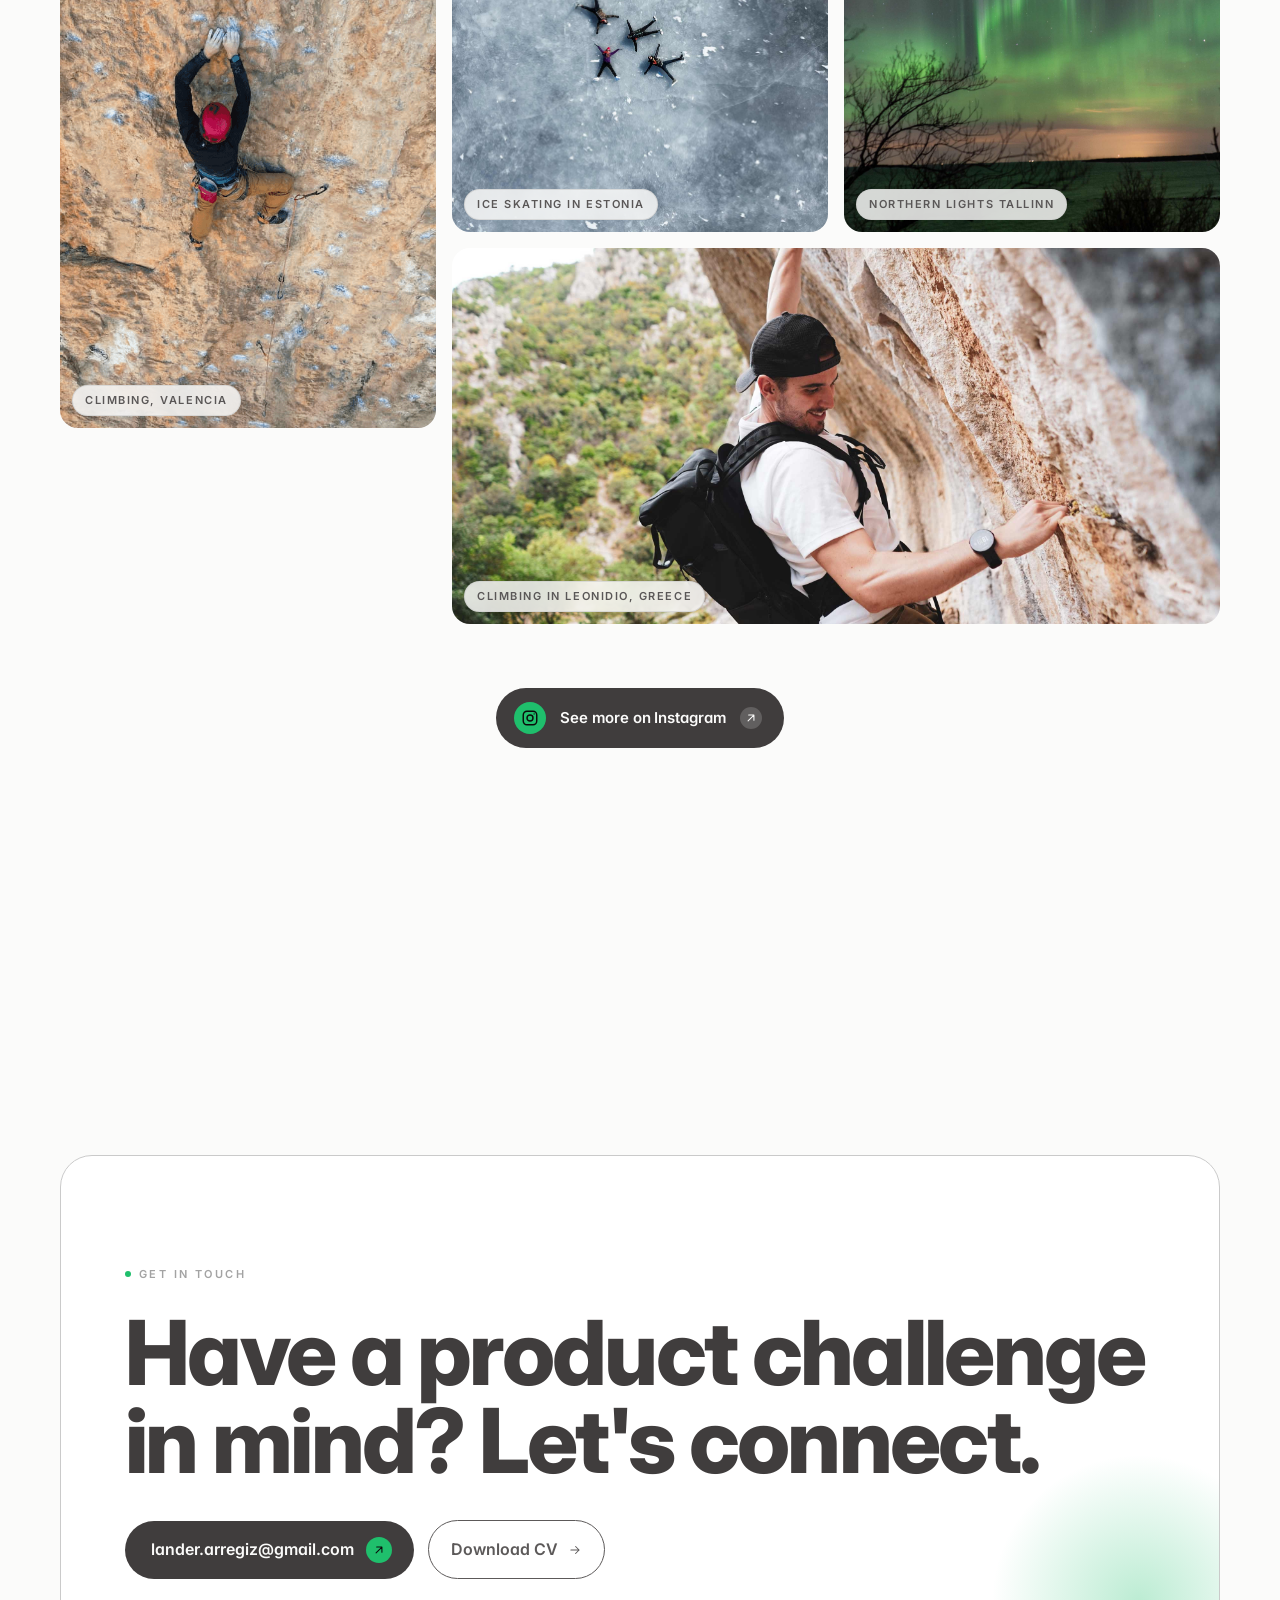
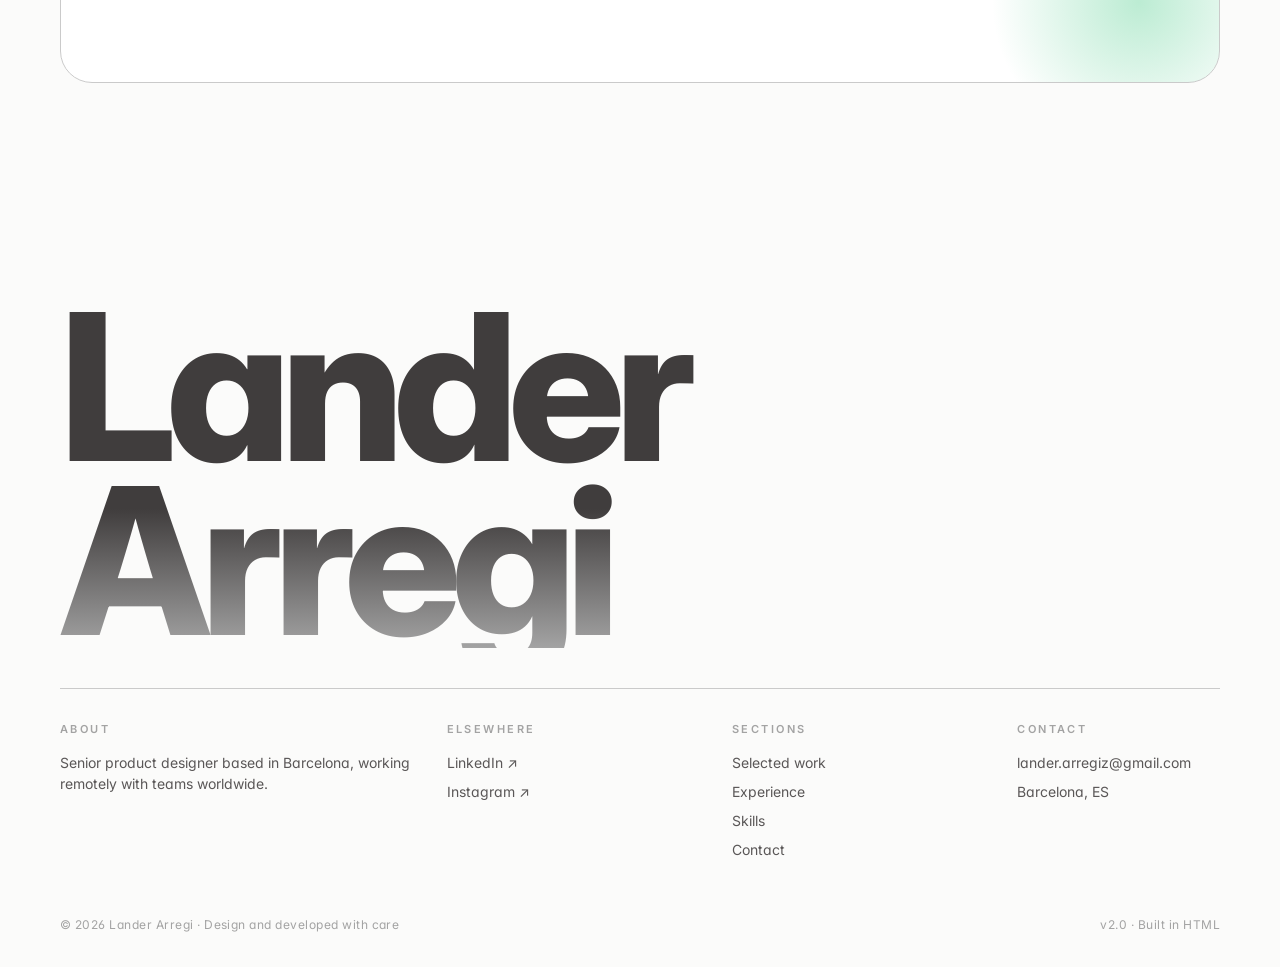
==== commit 2ed4663a: "Add files via upload" ====
--- a/index.html
+++ b/index.html
@@ -1299,6 +1299,37 @@
 @media (max-width: 800px) {
   .lp-footer__row { grid-template-columns: 1fr 1fr; gap: 28px; }
   .lp-footer__base { flex-direction: column; gap: 12px; align-items: flex-start; }
+}
+
+/* ============================================================
+   Coming soon overlay — blurred project cards
+   ============================================================ */
+.lp-project--coming-soon {
+  position: relative;
+  pointer-events: none;
+}
+.lp-project--coming-soon .lp-project__media,
+.lp-project--coming-soon .lp-project__meta {
+  filter: blur(4px);
+  opacity: 0.5;
+  user-select: none;
+}
+.lp-project--coming-soon::after {
+  content: "Under maintenance";
+  position: absolute;
+  inset: 0;
+  display: flex;
+  align-items: center;
+  justify-content: center;
+  font-size: 13px;
+  font-weight: 600;
+  letter-spacing: 0.18em;
+  text-transform: uppercase;
+  color: var(--fg-2);
+  background: color-mix(in srgb, var(--bg) 30%, transparent);
+  border-radius: var(--radius-card);
+  z-index: 2;
+  pointer-events: none;
 }
 
 /* ============================================================
@@ -1396,7 +1427,7 @@
         </div>
         <div class="lp-projects">
 
-          <article class="lp-project lp-reveal">
+          <article class="lp-project lp-project--coming-soon lp-reveal">
             <div class="lp-project__meta">
               <div class="lp-project__kicker">01 · Masabi</div>
               <h3 class="lp-project__headline">Seamless fare payments across every mode of transport.</h3>
@@ -1407,7 +1438,7 @@
               </a>
             </div>
             <a class="lp-project__media" href="work/justride.html" aria-label="Open Masabi">
-              <img src="assets/project-justride-2.png" alt="Masabi preview" loading="lazy">
+              <img src="assets/project-justride-1.png" alt="Masabi preview" loading="lazy">
             </a>
           </article>
 
@@ -1426,7 +1457,7 @@
             </a>
           </article>
 
-          <article class="lp-project lp-reveal">
+          <article class="lp-project lp-project--coming-soon lp-reveal">
             <div class="lp-project__meta">
               <div class="lp-project__kicker">03 · Hubpay</div>
               <h3 class="lp-project__headline">Sending money abroad — without the friction or the fees.</h3>
@@ -1441,7 +1472,7 @@
             </a>
           </article>
 
-          <article class="lp-project lp-project--flip lp-reveal">
+          <article class="lp-project lp-project--flip lp-project--coming-soon lp-reveal">
             <div class="lp-project__meta">
               <div class="lp-project__kicker">04 · ACE for Unions</div>
               <h3 class="lp-project__headline">Digitizing trade work for labor unions.</h3>
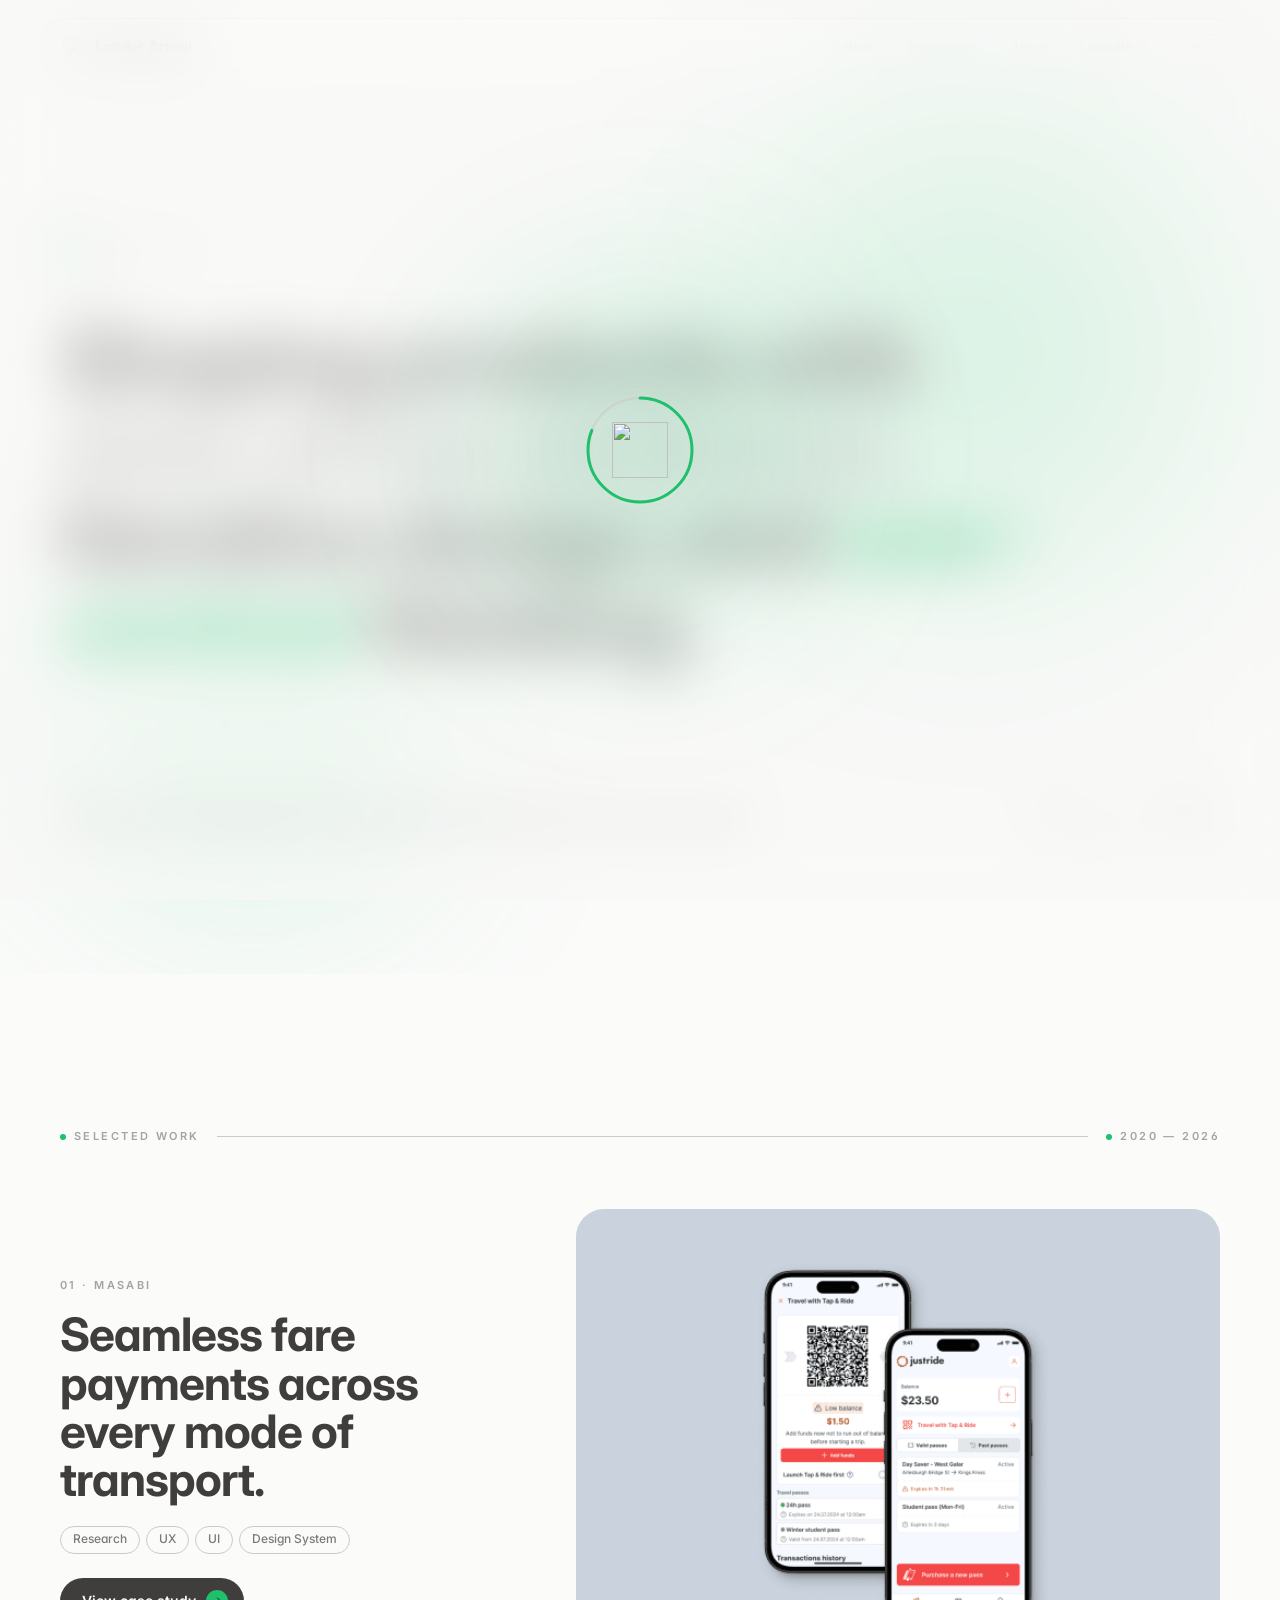
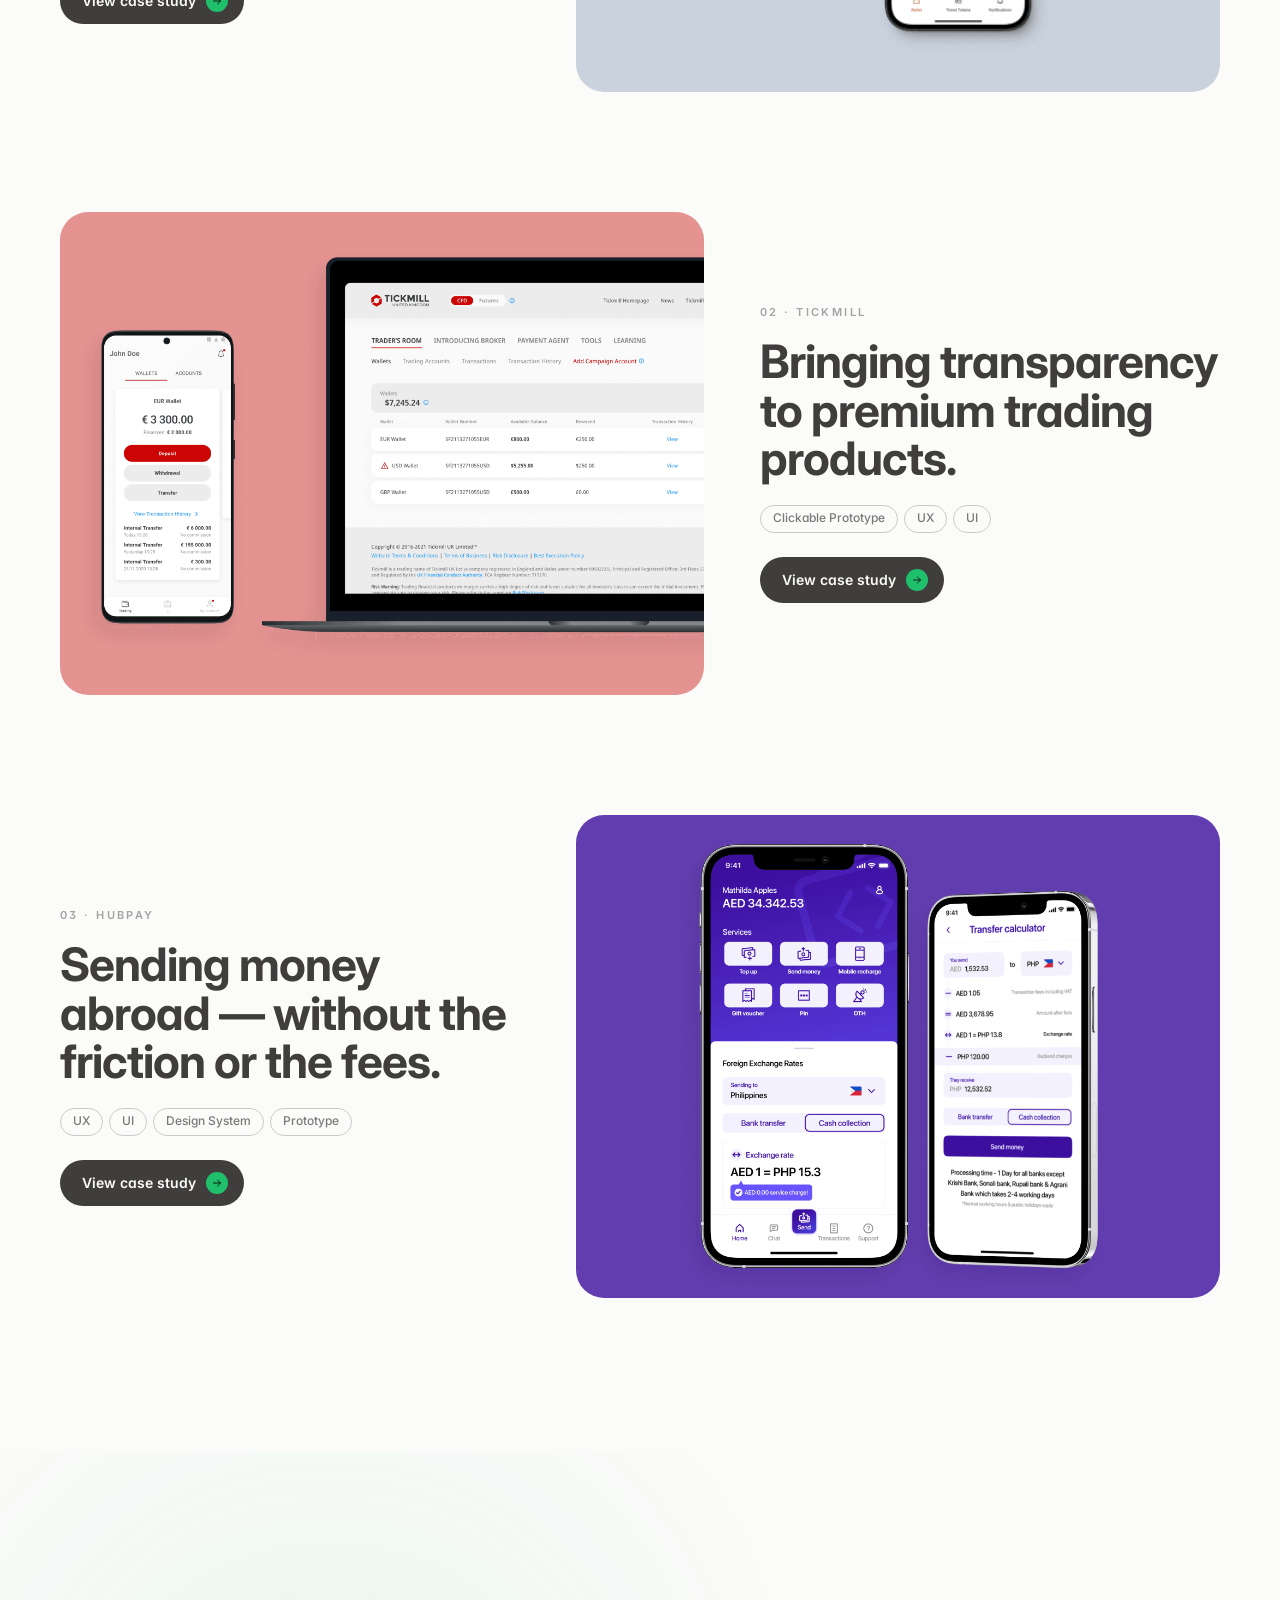
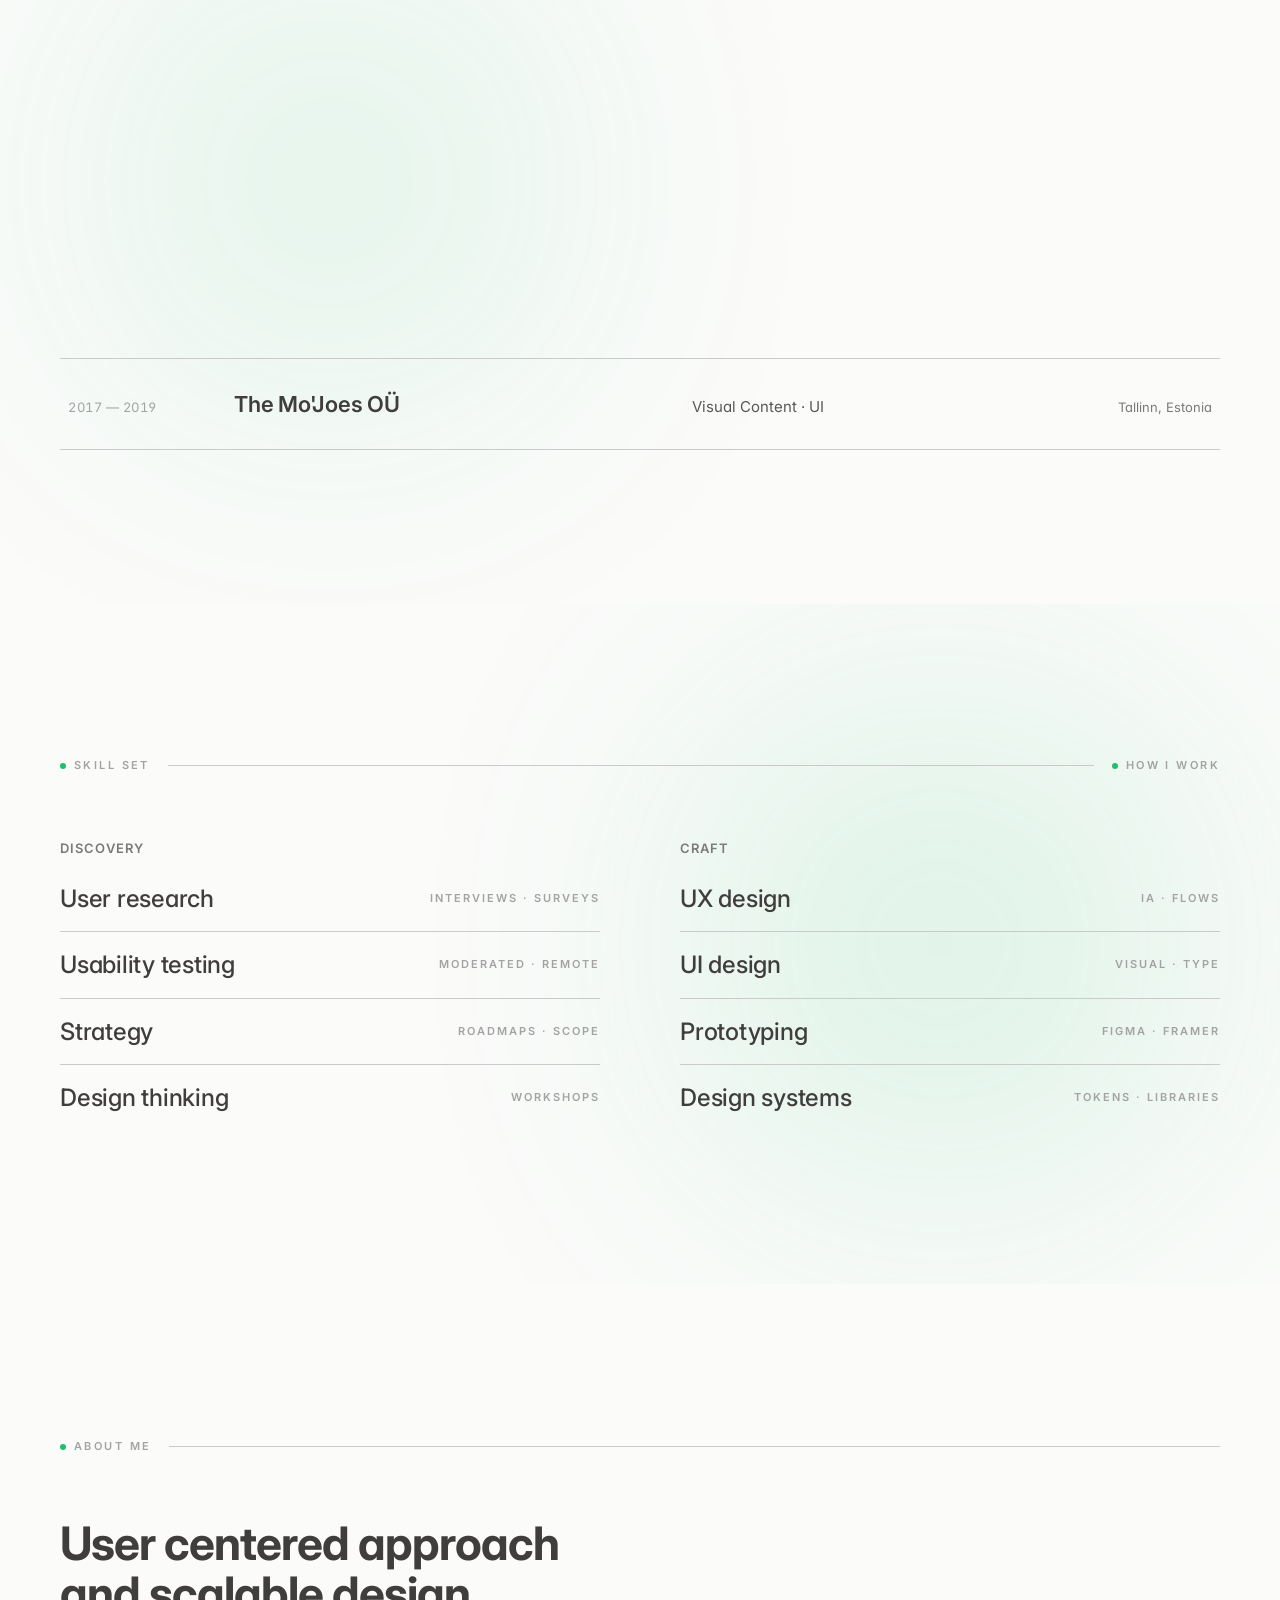
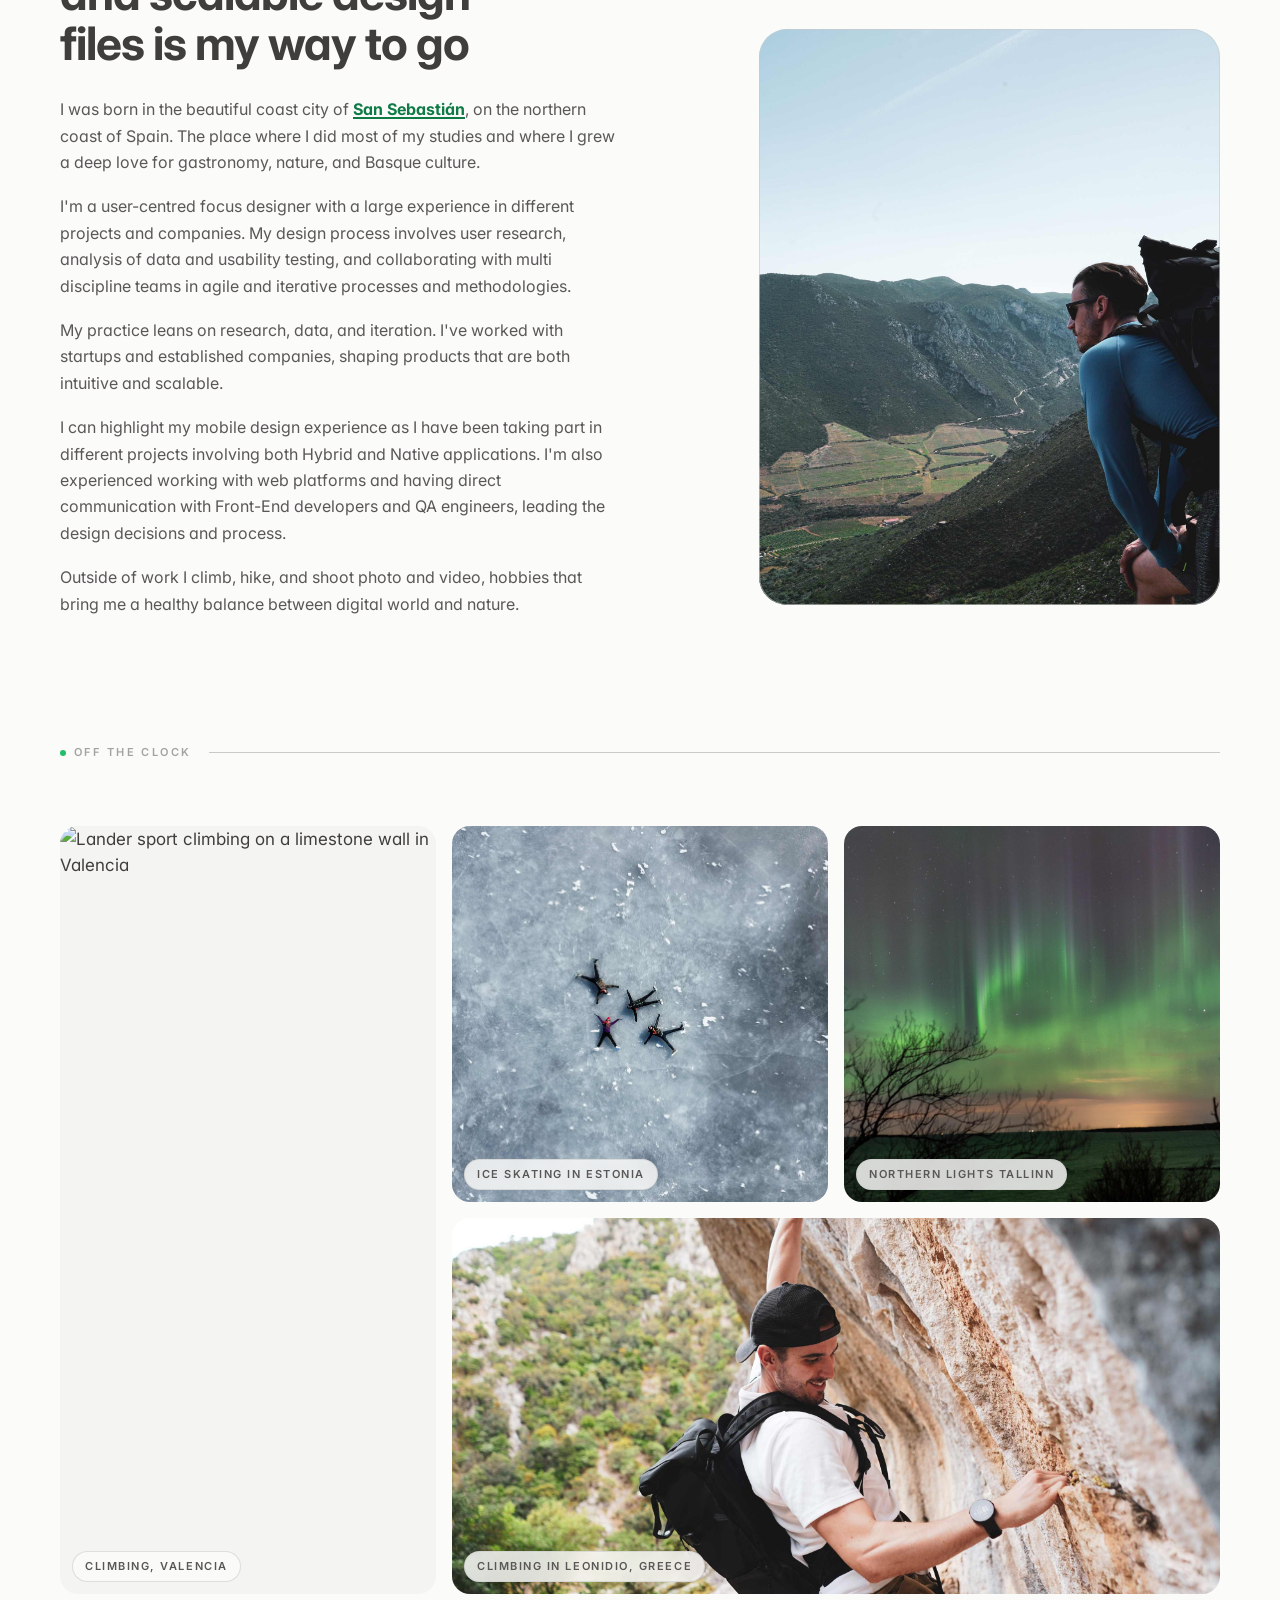
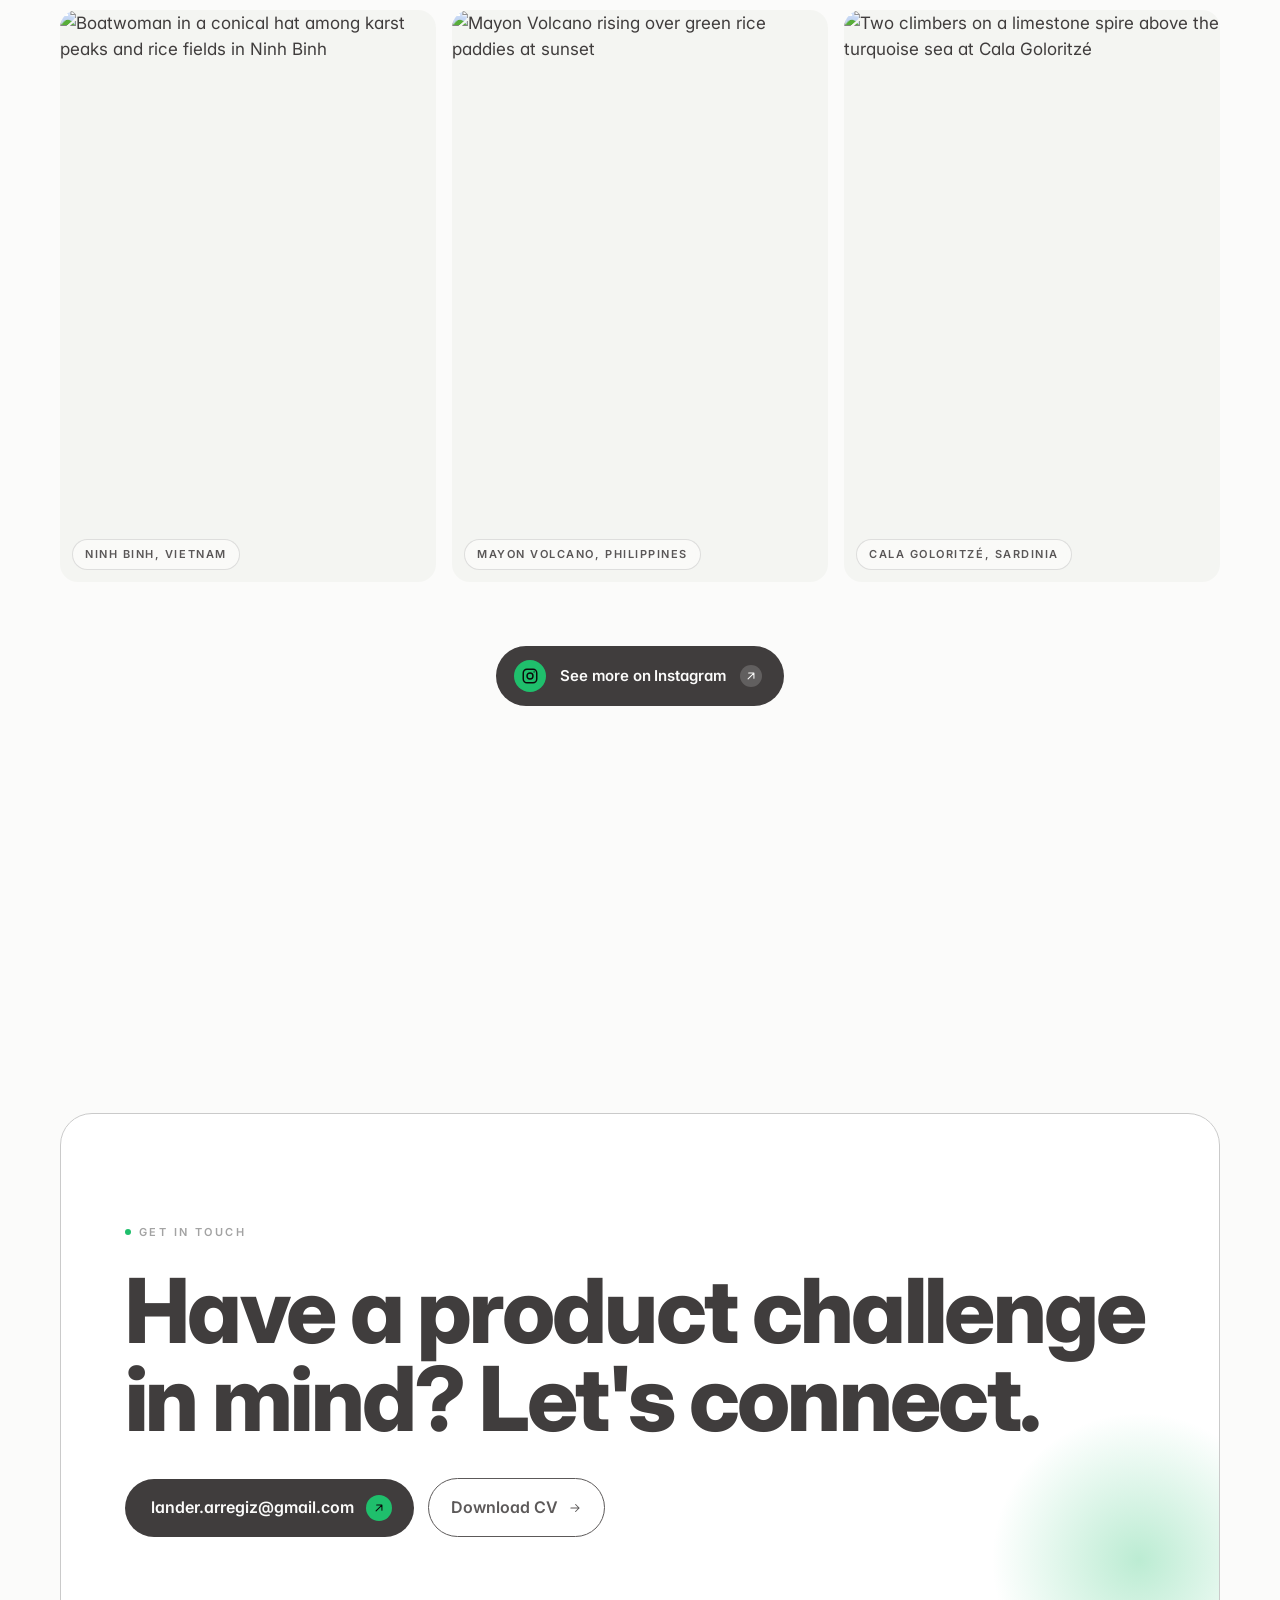
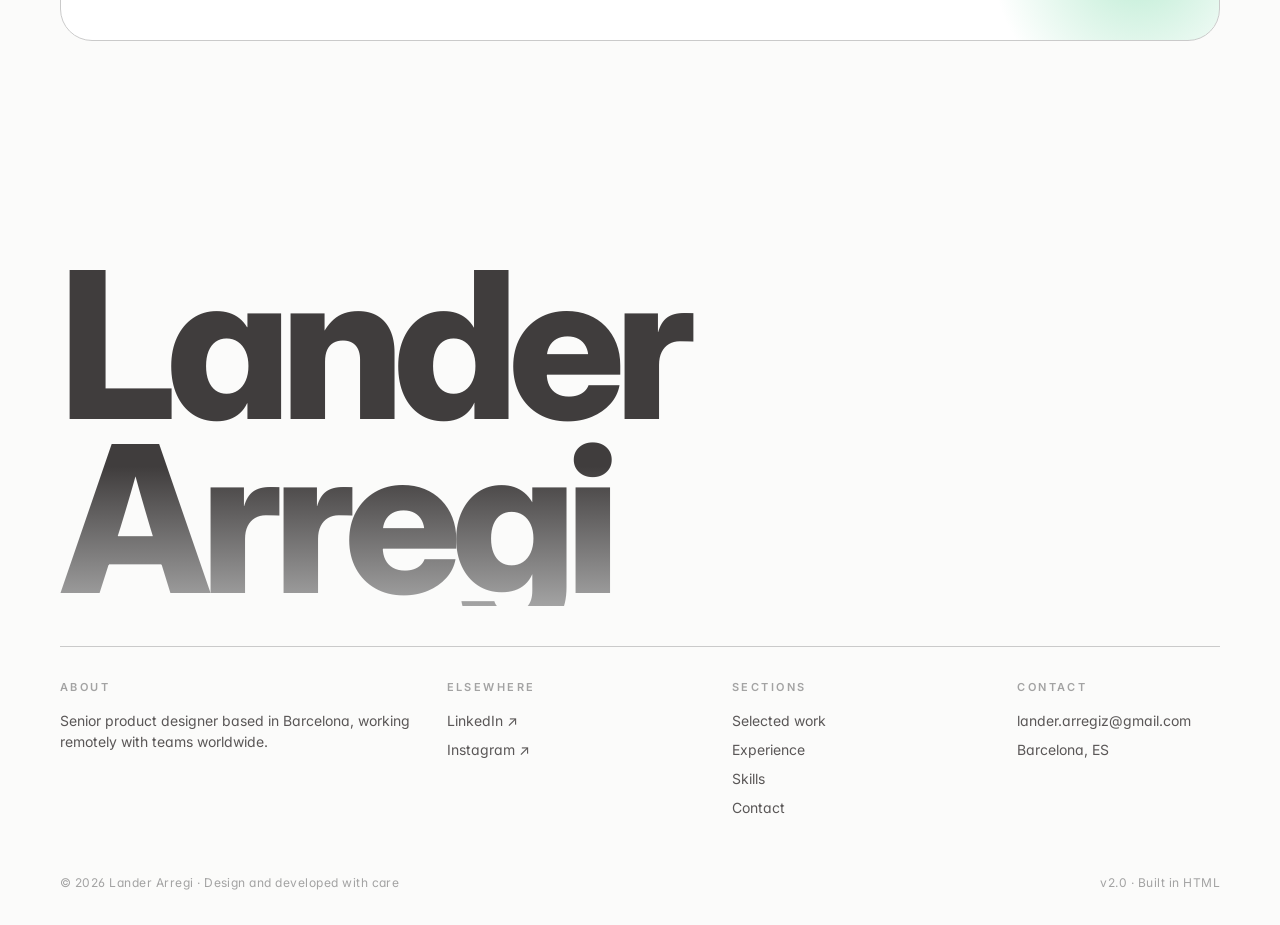
==== commit 124f5e9c: "Add files via upload" ====
--- a/index.html
+++ b/index.html
@@ -4,6 +4,8 @@
   <meta charset="utf-8">
   <meta name="viewport" content="width=device-width, initial-scale=1">
   <title>Lander Arregi — Product Designer</title>
+  <link rel="icon" type="image/png" href="assets/favicon.png">
+  <link rel="apple-touch-icon" href="assets/favicon.png">
   <meta name="description" content="Senior product designer crafting clarity for fintech, transit and SaaS teams.">
 
   <link rel="preconnect" href="https://fonts.googleapis.com">
@@ -17,6 +19,9 @@
       if (pref !== 'dark' && pref !== 'light') pref = 'light';
       document.documentElement.setAttribute('data-theme', pref);
       document.documentElement.setAttribute('data-theme-pref', pref);
+      /* Own the screen with the loader until content is ready. */
+      document.documentElement.classList.add('is-loading');
+      if ('scrollRestoration' in history) history.scrollRestoration = 'manual';
     })();
   </script>
 
@@ -420,6 +425,9 @@
   display: inline-flex; align-items: center; justify-content: center;
   color: #0b0a0a; font-weight: 800; font-size: 11px;
 }
+.lp-nav__brand-logo {
+  width: 22px; height: 22px; display: block; flex: none;
+}
 .lp-nav__links {
   display: flex; gap: 4px; align-items: center;
   margin-left: auto;
@@ -448,6 +456,16 @@
   width: 18px; height: 18px; border-radius: 9999px;
   background: var(--mint); color: #0b0a0a;
   display: inline-flex; align-items: center; justify-content: center;
+}
+
+/* Mobile nav — collapse section links; keep brand (left) and
+   LinkedIn + theme switch (right). Pill spans full content width. */
+@media (max-width: 720px) {
+  .lp-nav {
+    width: 100%;
+    padding: 8px 10px 8px 18px;
+  }
+  .lp-nav__links a:not(.lp-nav__ext) { display: none; }
 }
 
 /* Theme toggle — pill switch in nav */
@@ -743,10 +761,27 @@
 }
 .lp-project__media img { width: 100%; height: 100%; object-fit: cover; display: block; transition: transform 600ms var(--ease-out); }
 .lp-project__media:hover img { transform: scale(1.04); }
-.lp-project__media--tickmill { background: rgba(204, 0, 0, 0.40); }
-:root[data-theme="dark"] .lp-project__media--tickmill { background: rgba(180, 0, 0, 0.30); }
 @media (max-width: 800px) {
   .lp-project, .lp-project--flip { grid-template-columns: 1fr; gap: 22px; }
+  /* On mobile every card stacks copy + button first, then the image */
+  .lp-project--flip .lp-project__meta { order: 0; }
+  .lp-project--flip .lp-project__media { order: 0; }
+}
+
+/* Mobile — a CTA that sits alone on its line spans the full width.
+   Two buttons sharing a row stack vertically and each fill the width too. */
+@media (max-width: 800px) {
+  .lp-sticky__cta,
+  .lp-about__ig {
+    width: 100%;
+    justify-content: center;
+  }
+  .lp-contact__row { flex-direction: column; align-items: stretch; }
+  .lp-contact__btn,
+  .lp-contact__ghost {
+    width: 100%;
+    justify-content: center;
+  }
 }
 
 /* ============================================================
@@ -1141,6 +1176,7 @@
   transition: background var(--dur-micro) var(--ease-out), padding var(--dur-base) var(--ease-out);
   border-radius: 0;
 }
+.lp-resume__row:first-child { border-top: none; }
 .lp-resume__row:last-child { border-bottom: 1px solid var(--border); }
 .lp-resume__row:hover {
   background: var(--surface);
@@ -1302,37 +1338,6 @@
 }
 
 /* ============================================================
-   Coming soon overlay — blurred project cards
-   ============================================================ */
-.lp-project--coming-soon {
-  position: relative;
-  pointer-events: none;
-}
-.lp-project--coming-soon .lp-project__media,
-.lp-project--coming-soon .lp-project__meta {
-  filter: blur(4px);
-  opacity: 0.5;
-  user-select: none;
-}
-.lp-project--coming-soon::after {
-  content: "Under maintenance";
-  position: absolute;
-  inset: 0;
-  display: flex;
-  align-items: center;
-  justify-content: center;
-  font-size: 13px;
-  font-weight: 600;
-  letter-spacing: 0.18em;
-  text-transform: uppercase;
-  color: var(--fg-2);
-  background: color-mix(in srgb, var(--bg) 30%, transparent);
-  border-radius: var(--radius-card);
-  z-index: 2;
-  pointer-events: none;
-}
-
-/* ============================================================
    Reveal on scroll
    ============================================================ */
 .lp-reveal {
@@ -1364,9 +1369,85 @@
 }
 .lp-edge-info b { color: var(--fg); font-weight: 600; }
 
+/* ============================================================
+   Page loader — blurred ambient backdrop, centered brand mark,
+   determinate ease-out progress ring. Theme-aware via tokens.
+   ============================================================ */
+.lp-loader {
+  position: fixed; inset: 0; z-index: 1000;
+  display: grid; place-items: center;
+  background: color-mix(in srgb, var(--bg) 58%, transparent);
+  -webkit-backdrop-filter: blur(28px) saturate(1.18);
+  backdrop-filter: blur(28px) saturate(1.18);
+  overflow: hidden;
+  transition: opacity 700ms var(--ease-out), visibility 700ms var(--ease-out);
+}
+/* Keep a solid theme base behind the frosted overlay (no flash before paint). */
+html { background: var(--bg); }
+.lp-loader.is-done {
+  opacity: 0; visibility: hidden; pointer-events: none;
+}
+/* Soft blurred mint glow — matches the hero's ambient bloom */
+.lp-loader__glow {
+  position: absolute; width: min(60vw, 540px); aspect-ratio: 1; border-radius: 50%;
+  background: radial-gradient(circle, color-mix(in srgb, var(--mint) 42%, transparent) 0%, transparent 68%);
+  filter: blur(72px);
+  opacity: 0.5;
+  animation: lp-loader-breathe 3.4s var(--ease-in-out) infinite;
+}
+:root[data-theme="dark"] .lp-loader__glow { opacity: 0.42; }
+.lp-loader__core {
+  position: relative; width: 124px; height: 124px;
+  display: grid; place-items: center;
+}
+.lp-loader__ring {
+  position: absolute; inset: 0; width: 124px; height: 124px;
+  transform: rotate(-90deg);
+}
+.lp-loader__track {
+  fill: none; stroke: var(--border); stroke-width: 2.5; opacity: 0.55;
+}
+.lp-loader__bar {
+  fill: none; stroke: var(--mint); stroke-width: 3; stroke-linecap: round;
+  stroke-dasharray: 326.726;
+  stroke-dashoffset: 300.6; /* ~8% at first paint, before JS drives it */
+}
+.lp-loader__logo {
+  width: 56px; height: 56px; display: block;
+  animation: lp-loader-pulse 2.6s var(--ease-in-out) infinite;
+}
+@keyframes lp-loader-pulse {
+  0%, 100% { transform: scale(1); }
+  50%      { transform: scale(1.06); }
+}
+@keyframes lp-loader-breathe {
+  0%, 100% { transform: scale(0.9); opacity: 0.4; }
+  50%      { transform: scale(1.06); opacity: 0.58; }
+}
+/* Lock scroll only while the loader owns the screen (JS-added class). */
+html.is-loading, html.is-loading body { overflow: hidden; }
+html.is-loading body { height: 100%; }
+@media (prefers-reduced-motion: reduce) {
+  .lp-loader__logo, .lp-loader__glow { animation: none; }
+}
+/* No JS → never trap the visitor behind the overlay. */
+.lp-loader.no-js-hidden { display: none; }
+
   </style>
 </head>
 <body>
+  <div class="lp-loader" id="pageLoader" role="status" aria-live="polite" aria-label="Loading">
+    <div class="lp-loader__glow" aria-hidden="true"></div>
+    <div class="lp-loader__core">
+      <svg class="lp-loader__ring" viewBox="0 0 124 124" aria-hidden="true">
+        <circle class="lp-loader__track" cx="62" cy="62" r="52"></circle>
+        <circle class="lp-loader__bar" cx="62" cy="62" r="52"></circle>
+      </svg>
+      <img class="lp-loader__logo" src="assets/favicon.png" alt="" width="58" height="58">
+    </div>
+  </div>
+  <noscript><style>.lp-loader{display:none!important}html.is-loading,html.is-loading body{overflow:auto!important}</style></noscript>
+
   <div class="lp-grain" aria-hidden="true"></div>
 
   <div class="lp-progress" aria-hidden="true"><div class="lp-progress__bar" id="progressBar"></div></div>
@@ -1374,7 +1455,7 @@
   <div class="lp-nav-wrap" id="navWrap" data-style="pill">
     <nav class="lp-nav" aria-label="Primary">
       <a class="lp-nav__brand" href="#top">
-        <span class="lp-nav__brand-dot">L</span>
+        <img class="lp-nav__brand-logo" src="assets/favicon.png" alt="" width="22" height="22">
         Lander Arregi
       </a>
       <div class="lp-nav__links" aria-label="Sections">
@@ -1427,7 +1508,7 @@
         </div>
         <div class="lp-projects">
 
-          <article class="lp-project lp-project--coming-soon lp-reveal">
+          <article class="lp-project lp-reveal">
             <div class="lp-project__meta">
               <div class="lp-project__kicker">01 · Masabi</div>
               <h3 class="lp-project__headline">Seamless fare payments across every mode of transport.</h3>
@@ -1452,12 +1533,12 @@
                 <span class="lp-sticky__cta-arrow"><svg width="12" height="12" viewBox="0 0 24 24" fill="none" stroke="currentColor" stroke-width="1.8" stroke-linecap="round" stroke-linejoin="round" aria-hidden="true"><path d="M5 12h14M13 6l6 6-6 6"></path></svg></span>
               </a>
             </div>
-            <a class="lp-project__media lp-project__media--tickmill" href="work/tickmill.html" aria-label="Open Tickmill">
-              <img src="assets/project-tickmill-hero.png" alt="Tickmill preview" loading="lazy">
+            <a class="lp-project__media" href="work/tickmill.html" aria-label="Open Tickmill">
+              <img src="assets/project-justride-2.png" alt="Tickmill preview" loading="lazy">
             </a>
           </article>
 
-          <article class="lp-project lp-project--coming-soon lp-reveal">
+          <article class="lp-project lp-reveal">
             <div class="lp-project__meta">
               <div class="lp-project__kicker">03 · Hubpay</div>
               <h3 class="lp-project__headline">Sending money abroad — without the friction or the fees.</h3>
@@ -1472,7 +1553,8 @@
             </a>
           </article>
 
-          <article class="lp-project lp-project--flip lp-project--coming-soon lp-reveal">
+          <!-- Hidden for now — ACE for Unions. Case-study page (work/ace.html) is preserved; uncomment to re-list.
+          <article class="lp-project lp-project--flip lp-reveal">
             <div class="lp-project__meta">
               <div class="lp-project__kicker">04 · ACE for Unions</div>
               <h3 class="lp-project__headline">Digitizing trade work for labor unions.</h3>
@@ -1486,6 +1568,7 @@
               <img src="assets/project-hubpay-2.png" alt="ACE for Unions preview" loading="lazy">
             </a>
           </article>
+          -->
         </div>
       </div>
     </section>
@@ -1502,7 +1585,7 @@
               <div class="lp-resume__year">2020 — Now</div>
               <div class="lp-resume__co">Mooncascade OÜ</div>
               <div class="lp-resume__role">Senior UX / UI Designer</div>
-              <div class="lp-resume__place">Tallinn · Remote</div>
+              <div class="lp-resume__place">Remote</div>
             </div>
             <div class="lp-resume__row lp-reveal">
               <div class="lp-resume__year">2020</div>
@@ -1571,7 +1654,7 @@
               <p>I'm a user-centred focus designer with a large experience in different projects and companies. My design process involves user research, analysis of data and usability testing, and collaborating with multi discipline teams in agile and iterative processes and methodologies.</p>
               <p>My practice leans on research, data, and iteration. I've worked with startups and established companies, shaping products that are both intuitive and scalable.</p>
               <p>I can highlight my mobile design experience as I have been taking part in different projects involving both Hybrid and Native applications. I'm also experienced working with web platforms and having direct communication with Front-End developers and QA engineers, leading the design decisions and process.</p>
-              <p>Outside of work I climb, hike, and shoot photo and video — slow hobbies that reward patience. They keep me honest about how long good things actually take.</p>
+              <p>Outside of work I climb, hike, and shoot photo and video, hobbies that bring me a healthy balance between digital world and nature.</p>
             </div>
           </div>
 
@@ -1588,8 +1671,8 @@
             <span class="lp-kicker-line"></span>
           </div>
           <div class="lp-about__photos">
-            <figure class="lp-about__photo lp-about__photo--tall lp-reveal">
-              <img src="assets/hobby-1.jpg" alt="Hiking in the Basque country">
+            <figure class="lp-about__photo lp-about__photo--tall lp-reveal" style="grid-row: span 4;">
+              <img src="assets/hobby-1.png" alt="Lander sport climbing on a limestone wall in Valencia">
               <figcaption>Climbing, Valencia</figcaption>
             </figure>
             <figure class="lp-about__photo lp-reveal" data-delay="1">
@@ -1603,6 +1686,18 @@
             <figure class="lp-about__photo lp-about__photo--wide lp-reveal" data-delay="3">
               <img src="assets/hobby-4.jpg" alt="Forest">
               <figcaption>Climbing in Leonidio, Greece</figcaption>
+            </figure>
+            <figure class="lp-about__photo lp-about__photo--tall lp-reveal">
+              <img src="assets/hobby-5.jpg" alt="Boatwoman in a conical hat among karst peaks and rice fields in Ninh Binh">
+              <figcaption>Ninh Binh, Vietnam</figcaption>
+            </figure>
+            <figure class="lp-about__photo lp-about__photo--tall lp-reveal" data-delay="1">
+              <img src="assets/hobby-6.jpg" alt="Mayon Volcano rising over green rice paddies at sunset">
+              <figcaption>Mayon Volcano, Philippines</figcaption>
+            </figure>
+            <figure class="lp-about__photo lp-about__photo--tall lp-reveal" data-delay="2">
+              <img src="assets/hobby-7.jpg" alt="Two climbers on a limestone spire above the turquoise sea at Cala Goloritzé">
+              <figcaption>Cala Goloritzé, Sardinia</figcaption>
             </figure>
           </div>
 
@@ -1672,9 +1767,79 @@
   </main>
 
   <script>
+  /* ---- Page loader: determinate, ease-out progress ring ---- */
+  (function () {
+    var root = document.documentElement;
+    var loader = document.getElementById('pageLoader');
+    if (!loader) { root.classList.remove('is-loading'); return; }
+    var bar = loader.querySelector('.lp-loader__bar');
+    var CIRC = 2 * Math.PI * 52; /* matches r=52 in markup */
+    bar.style.strokeDasharray = CIRC;
+
+    var reduce = window.matchMedia('(prefers-reduced-motion: reduce)').matches;
+    var startedAt = performance.now();
+    var MIN_MS = reduce ? 0 : 700;      /* hold long enough to read, never flash */
+    var current = 0, target = 0.08, loaded = false, finishing = false;
+
+    /* Advance the target as real images decode. */
+    var imgs = Array.prototype.slice.call(document.images);
+    var total = imgs.length, done = 0;
+    function bump() {
+      done++;
+      var frac = total ? done / total : 1;
+      target = Math.max(target, 0.12 + 0.78 * frac);
+    }
+    imgs.forEach(function (img) {
+      if (img.complete) { bump(); }
+      else { img.addEventListener('load', bump); img.addEventListener('error', bump); }
+    });
+    if (document.fonts && document.fonts.ready) {
+      document.fonts.ready.then(function () { target = Math.max(target, 0.55); });
+    }
+    window.addEventListener('load', function () { target = 1; loaded = true; });
+
+    function finish() {
+      finishing = true;
+      loader.classList.add('is-done');
+      root.classList.remove('is-loading');
+      setTimeout(function () {
+        if (loader && loader.parentNode) loader.parentNode.removeChild(loader);
+      }, 750);
+    }
+
+    function frame(now) {
+      current += (target - current) * 0.085;          /* smooth ease toward target */
+      if (loaded && current > 0.997) current = 1;
+      bar.style.strokeDashoffset = CIRC * (1 - current);
+      if (current >= 0.999 && loaded) {
+        if (!finishing) setTimeout(finish, Math.max(0, MIN_MS - (now - startedAt)));
+        return;
+      }
+      requestAnimationFrame(frame);
+    }
+    requestAnimationFrame(frame);
+
+    /* Safety valve: never hold the page hostage. */
+    setTimeout(function () { target = 1; loaded = true; }, 8000);
+  })();
+
   (function () {
     var STORAGE_KEY = 'la-theme';
-    document.documentElement.style.setProperty('--grain-bg', "url(\"data:image/svg+xml;utf8,<svg xmlns='http://www.w3.org/2000/svg' width='180' height='180'><filter id='n'><feTurbulence type='fractalNoise' baseFrequency='0.9' numOctaves='2' stitchTiles='stitch'/><feColorMatrix values='0 0 0 0 0  0 0 0 0 0  0 0 0 0 0  0 0 0 0.7 0'/></filter><rect width='180' height='180' filter='url(%23n)'/></svg>\")");
+
+    /* Pin to the top header on initial load / return navigation, unless the
+       URL deep-links to a section. Done instantly so it never animates. */
+    if (!location.hash) {
+      var _root = document.documentElement;
+      var _prevSB = _root.style.scrollBehavior;
+      _root.style.scrollBehavior = 'auto';
+      window.scrollTo(0, 0);
+      window.addEventListener('load', function () {
+        if (!location.hash) window.scrollTo(0, 0);
+        _root.style.scrollBehavior = _prevSB;
+      });
+    }
+    document.documentElement.style.setProperty('--grain-bg',
+ "url(\"data:image/svg+xml;utf8,<svg xmlns='http://www.w3.org/2000/svg' width='180' height='180'><filter id='n'><feTurbulence type='fractalNoise' baseFrequency='0.9' numOctaves='2' stitchTiles='stitch'/><feColorMatrix values='0 0 0 0 0  0 0 0 0 0  0 0 0 0 0  0 0 0 0.7 0'/></filter><rect width='180' height='180' filter='url(%23n)'/></svg>\")");
 
     // --- Theme toggle (nav) ---
     var SUN = "<svg width=\"12\" height=\"12\" viewBox=\"0 0 24 24\" fill=\"none\" stroke=\"currentColor\" stroke-width=\"1.8\" stroke-linecap=\"round\" stroke-linejoin=\"round\" aria-hidden=\"true\"><circle cx=\"12\" cy=\"12\" r=\"4\"></circle><path d=\"M12 2v2M12 20v2M4.93 4.93l1.41 1.41M17.66 17.66l1.41 1.41M2 12h2M20 12h2M4.93 19.07l1.41-1.41M17.66 6.34l1.41-1.41\"></path></svg>";
